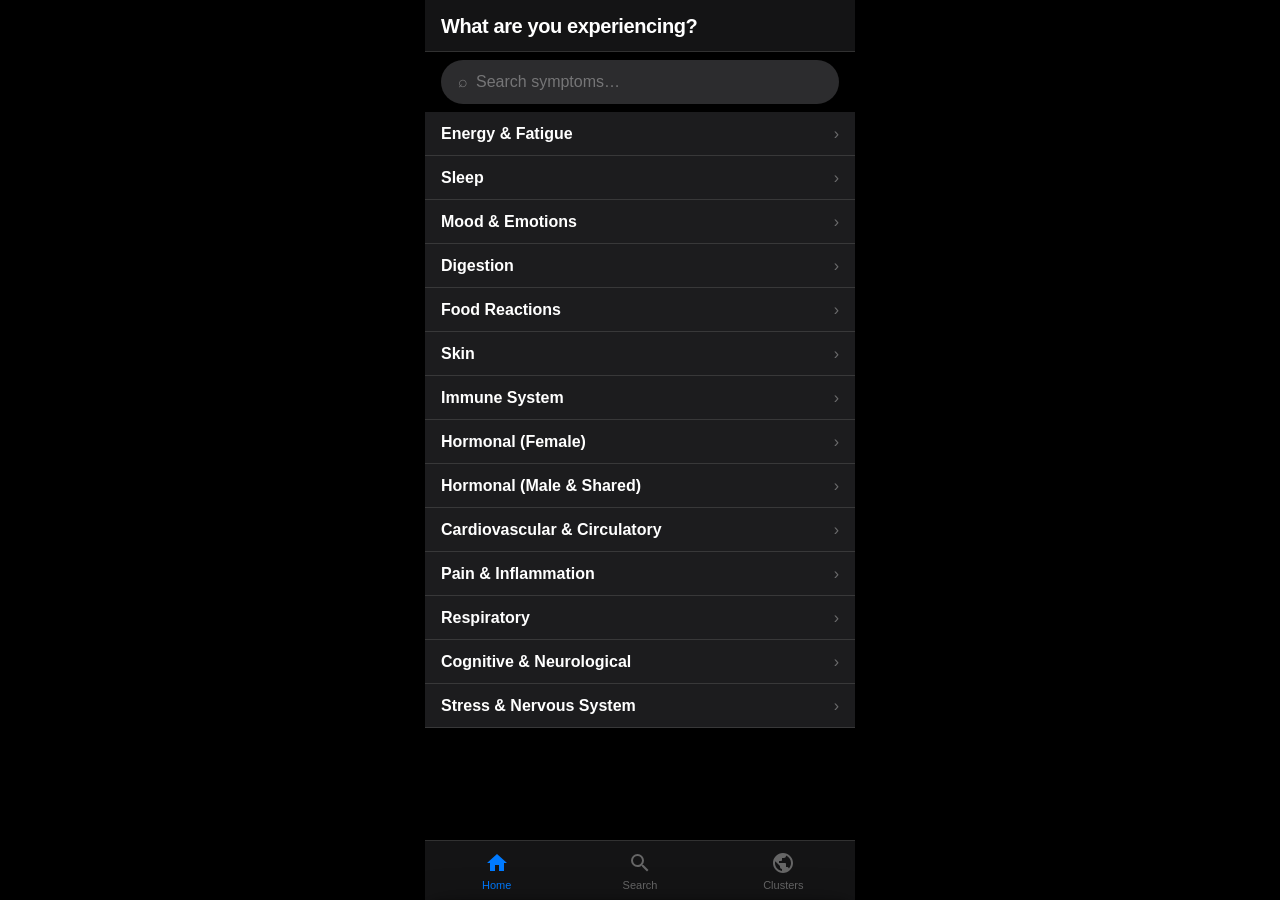
==== fdn-pwa/index.html @ 9cc4d776 "a" ====
<!DOCTYPE html>
<html lang="en">
<head>
  <meta charset="UTF-8">
  <meta name="viewport" content="width=device-width, initial-scale=1.0, viewport-fit=cover">
  <meta name="apple-mobile-web-app-capable" content="yes">
  <meta name="apple-mobile-web-app-status-bar-style" content="black-translucent">
  <meta name="apple-mobile-web-app-title" content="FDN Nav">
  <meta name="theme-color" content="#000000">
  <title>FDN Symptom Navigator</title>
  <link rel="manifest" href="./manifest.json">
  <style>
:root {
  /* Safe Areas */
  --safe-top:    env(safe-area-inset-top, 0px);
  --safe-right:  env(safe-area-inset-right, 0px);
  --safe-bottom: env(safe-area-inset-bottom, 0px);
  --safe-left:   env(safe-area-inset-left, 0px);

  /* Backgrounds - iOS UIColor dark mode equivalents */
  --bg-primary:   #000000;
  --bg-secondary: #1C1C1E;
  --bg-tertiary:  #2C2C2E;
  --bg-glass:     rgba(28, 28, 30, 0.72);

  /* Text */
  --text-primary:   rgba(255, 255, 255, 1.0);
  --text-secondary: rgba(255, 255, 255, 0.55);
  --text-tertiary:  rgba(255, 255, 255, 0.35);

  /* Separators */
  --separator:        rgba(255, 255, 255, 0.12);
  --separator-opaque: #3A3A3C;

  /* Accent */
  --accent:             #007AFF;
  --accent-destructive: #FF3B30;

  /* FDN Panel Colors - preserve exactly */
  --panel-mwp:   #e07c3a;
  --panel-mba:   #3abde0;
  --panel-shp:   #8b5cf6;
  --panel-gimap: #22c55e;
  --panel-cross: #94a3b8;

  /* FDN Cluster Colors - preserve exactly */
  --cluster-a: #ef4444;
  --cluster-b: #f97316;
  --cluster-c: #ec4899;
  --cluster-d: #06b6d4;
  --cluster-e: #fbbf24;

  /* Typography */
  --font-family: -apple-system, BlinkMacSystemFont, 'SF Pro Display', 'SF Pro Text', 'Helvetica Neue', Arial, sans-serif;
  --text-xs:   0.6875rem;
  --text-sm:   0.8125rem;
  --text-base: 1rem;
  --text-md:   1.0625rem;
  --text-lg:   1.25rem;
  --text-xl:   1.5rem;
  --text-2xl:  2rem;
  --weight-regular:  400;
  --weight-medium:   500;
  --weight-semibold: 600;
  --weight-bold:     700;
  --tracking-tight:  -0.02em;
  --tracking-normal:  0em;
  --tracking-wide:    0.03em;
  --tracking-caps:    0.06em;

  /* Spacing - 4px base grid */
  --space-1:  0.25rem;
  --space-2:  0.5rem;
  --space-3:  0.75rem;
  --space-4:  1rem;
  --space-5:  1.25rem;
  --space-6:  1.5rem;
  --space-8:  2rem;
  --space-10: 2.5rem;
  --space-12: 3rem;

  /* Border Radius */
  --radius-sm:   8px;
  --radius-md:   12px;
  --radius-lg:   16px;
  --radius-xl:   20px;
  --radius-full: 9999px;

  /* Shadows - dark-background-optimized */
  --shadow-0: none;
  --shadow-1: 0 1px 2px rgba(0,0,0,0.4), 0 0px 1px rgba(0,0,0,0.3);
  --shadow-2: 0 4px 12px rgba(0,0,0,0.5), 0 1px 3px rgba(0,0,0,0.4);
  --shadow-3: 0 16px 40px rgba(0,0,0,0.6), 0 4px 12px rgba(0,0,0,0.5), 0 1px 3px rgba(0,0,0,0.4);

  /* Motion */
  --ease-spring:   cubic-bezier(0.34, 1.56, 0.64, 1);
  --ease-snap:     cubic-bezier(0.25, 0.46, 0.45, 0.94);
  --ease-standard: cubic-bezier(0.4, 0, 0.2, 1);
  --duration-fast:   150ms;
  --duration-normal: 300ms;
  --duration-slow:   450ms;

  /* Layout */
  --touch-target:  44px;
  --max-width:    430px;
  --nav-height:   calc(60px + var(--safe-bottom));
  --header-height: calc(52px + var(--safe-top));
}
*, *::before, *::after {
  box-sizing: border-box;
  margin: 0;
  padding: 0;
  -webkit-font-smoothing: antialiased;
  -moz-osx-font-smoothing: grayscale;
}

html, body {
  height: 100%;
  overscroll-behavior: none;
  -webkit-overflow-scrolling: touch;
}

body {
  background-color: var(--bg-primary);
  color: var(--text-primary);
  font-family: var(--font-family);
  font-size: var(--text-base);
  font-weight: var(--weight-regular);
  line-height: 1.4;
  letter-spacing: var(--tracking-normal);
}

button {
  font-family: var(--font-family);
  font-size: var(--text-base);
  border: none;
  background: none;
  cursor: pointer;
  -webkit-tap-highlight-color: transparent;
  touch-action: manipulation;
}

input {
  font-family: var(--font-family);
}

svg {
  display: block;
  flex-shrink: 0;
}

p, h1, h2, h3, h4 {
  overflow-wrap: break-word;
}
#app {
  position: relative;
  width: 100%;
  max-width: var(--max-width);
  margin: 0 auto;
  min-height: 100dvh;
  background: var(--bg-primary);
  overflow: hidden;
}

#screen-container {
  position: relative;
  width: 100%;
  min-height: 100dvh;
  padding-bottom: var(--nav-height);
  overflow-y: auto;
  overscroll-behavior: contain;
  -webkit-overflow-scrolling: touch;
}

.screen {
  width: 100%;
  min-height: 100%;
  background: var(--bg-primary);
}

.section-list {
  list-style: none;
}

.section-header-row {
  display: flex;
  align-items: center;
  justify-content: space-between;
  padding: var(--space-2) var(--space-4);
  background: var(--bg-primary);
}

.section-header-label {
  font-size: var(--text-xs);
  font-weight: var(--weight-semibold);
  color: var(--text-secondary);
  text-transform: uppercase;
  letter-spacing: var(--tracking-caps);
}

.content-section {
  padding: var(--space-4);
  display: flex;
  flex-direction: column;
  gap: var(--space-3);
}

.pill-grid {
  display: flex;
  flex-wrap: wrap;
  gap: var(--space-2);
}

.empty-state {
  display: flex;
  flex-direction: column;
  align-items: center;
  justify-content: center;
  padding: var(--space-12) var(--space-6);
  text-align: center;
  color: var(--text-tertiary);
  font-size: var(--text-sm);
  gap: var(--space-3);
}

.detail-heading {
  font-size: var(--text-xl);
  font-weight: var(--weight-bold);
  color: var(--text-primary);
  letter-spacing: var(--tracking-tight);
  line-height: 1.2;
}

.detail-subheading {
  font-size: var(--text-base);
  font-weight: var(--weight-semibold);
  color: var(--text-secondary);
  margin-top: var(--space-4);
  margin-bottom: var(--space-2);
}

.mechanism-tree {
  font-family: var(--font-family);
  font-size: var(--text-sm);
  color: var(--text-secondary);
  line-height: 1.6;
  white-space: pre-line;
  background: var(--bg-tertiary);
  border-radius: var(--radius-md);
  padding: var(--space-4);
}

.interpretation-text {
  font-size: var(--text-base);
  color: var(--text-secondary);
  line-height: 1.6;
}
.top-header {
  position: sticky;
  top: 0;
  z-index: 90;
  height: var(--header-height);
  padding-top: var(--safe-top);
  background: var(--bg-glass);
  backdrop-filter: blur(20px) saturate(180%);
  -webkit-backdrop-filter: blur(20px) saturate(180%);
  border-bottom: 1px solid var(--separator);
}

.top-header-inner {
  height: 52px;
  display: flex;
  align-items: center;
  justify-content: space-between;
  padding: 0 var(--space-4);
}

.header-title {
  font-size: var(--text-lg);
  font-weight: var(--weight-semibold);
  color: var(--text-primary);
  letter-spacing: var(--tracking-tight);
}

.header-back-btn {
  display: flex;
  align-items: center;
  gap: var(--space-1);
  min-height: var(--touch-target);
  min-width: var(--touch-target);
  padding: 0 var(--space-2);
  color: var(--accent);
  font-size: var(--text-base);
  font-weight: var(--weight-regular);
  background: none;
  border: none;
  cursor: pointer;
  -webkit-tap-highlight-color: transparent;
  touch-action: manipulation;
}

.header-back-btn:active {
  opacity: 0.6;
}

.search-container {
  padding: var(--space-2) var(--space-4);
  background: var(--bg-primary);
}
.tab-bar {
  position: fixed;
  bottom: 0;
  left: 0;
  right: 0;
  max-width: var(--max-width);
  margin: 0 auto;
  height: var(--nav-height);
  padding-bottom: var(--safe-bottom);
  display: flex;
  align-items: stretch;
  background: var(--bg-glass);
  backdrop-filter: blur(20px) saturate(180%);
  -webkit-backdrop-filter: blur(20px) saturate(180%);
  border-top: 1px solid var(--separator);
  z-index: 100;
}

.tab-item {
  flex: 1;
  display: flex;
  flex-direction: column;
  align-items: center;
  justify-content: center;
  gap: var(--space-1);
  min-height: var(--touch-target);
  min-width: var(--touch-target);
  border: none;
  background: transparent;
  cursor: pointer;
  color: var(--text-tertiary);
  font-family: var(--font-family);
  font-size: var(--text-xs);
  font-weight: var(--weight-medium);
  transition: color var(--duration-fast) var(--ease-standard);
  -webkit-tap-highlight-color: transparent;
  touch-action: manipulation;
}

.tab-item[aria-selected="true"] {
  color: var(--accent);
}

.tab-item:active {
  opacity: 0.7;
}
.list-row {
  display: flex;
  align-items: center;
  justify-content: space-between;
  min-height: var(--touch-target);
  min-width: var(--touch-target);
  padding: var(--space-3) var(--space-4);
  background: var(--bg-secondary);
  border-bottom: 1px solid var(--separator);
  cursor: pointer;
  -webkit-tap-highlight-color: transparent;
  touch-action: manipulation;
  transition: background var(--duration-fast) var(--ease-standard),
              transform var(--duration-fast) var(--ease-standard);
}

.list-row:active {
  transform: scale(0.98);
  background: var(--bg-tertiary);
}

.list-row-label {
  font-size: var(--text-base);
  color: var(--text-primary);
  flex: 1;
}

.list-row-chevron {
  color: var(--text-tertiary);
  flex-shrink: 0;
}

.accordion-header {
  display: flex;
  align-items: center;
  justify-content: space-between;
  min-height: var(--touch-target);
  min-width: var(--touch-target);
  width: 100%;
  padding: var(--space-3) var(--space-4);
  background: var(--bg-secondary);
  border: none;
  border-bottom: 1px solid var(--separator);
  cursor: pointer;
  -webkit-tap-highlight-color: transparent;
  touch-action: manipulation;
}

.accordion-header:active {
  background: var(--bg-tertiary);
}

.accordion-title {
  font-size: var(--text-base);
  font-weight: var(--weight-semibold);
  color: var(--text-primary);
}

.accordion-right {
  display: flex;
  align-items: center;
  gap: var(--space-2);
}

.accordion-chevron {
  transition: transform var(--duration-normal) var(--ease-snap);
  display: inline-block;
  color: var(--text-tertiary);
}

.accordion-header[aria-expanded="true"] .accordion-chevron {
  transform: rotate(90deg);
}

.accordion-badge {
  display: inline-flex;
  align-items: center;
  justify-content: center;
  min-width: 20px;
  height: 20px;
  padding: 0 6px;
  border-radius: var(--radius-full);
  background: var(--accent);
  color: #fff;
  font-size: var(--text-xs);
  font-weight: var(--weight-semibold);
}

.accordion-body {
  display: none;
}

.accordion-body.is-open {
  display: block;
}

.result-group-heading {
  font-size: var(--text-xs);
  font-weight: var(--weight-semibold);
  color: var(--text-tertiary);
  text-transform: uppercase;
  letter-spacing: var(--tracking-caps);
  padding: var(--space-3) var(--space-4) var(--space-1);
}
.var-pill {
  display: inline-flex;
  align-items: center;
  justify-content: center;
  min-height: 28px;
  min-width: var(--touch-target);
  padding: var(--space-1) var(--space-3);
  border-radius: var(--radius-full);
  background: var(--panel-color, var(--panel-cross));
  color: #000000;
  font-family: var(--font-family);
  font-size: var(--text-sm);
  font-weight: var(--weight-semibold);
  white-space: nowrap;
  cursor: pointer;
  -webkit-tap-highlight-color: transparent;
  touch-action: manipulation;
  transition: opacity var(--duration-fast), transform var(--duration-fast) var(--ease-spring);
  border: 2px solid transparent;
}

.var-pill:active {
  opacity: 0.75;
  transform: scale(0.96);
}

.var-pill--cross {
  background: transparent;
  border: 2px dashed var(--panel-color, var(--panel-cross));
  color: var(--panel-color, var(--panel-cross));
}

.cluster-tag {
  display: inline-flex;
  align-items: center;
  justify-content: center;
  min-height: 28px;
  min-width: var(--touch-target);
  padding: var(--space-1) var(--space-3);
  border-radius: var(--radius-sm);
  background: var(--cluster-color, var(--cluster-a));
  color: #000000;
  font-family: var(--font-family);
  font-size: var(--text-sm);
  font-weight: var(--weight-semibold);
  white-space: nowrap;
  cursor: pointer;
  -webkit-tap-highlight-color: transparent;
  touch-action: manipulation;
  transition: opacity var(--duration-fast);
}

.cluster-tag:active {
  opacity: 0.75;
}

.panel-badge {
  display: inline-flex;
  align-items: center;
  gap: var(--space-2);
  padding: var(--space-1) var(--space-3);
  border-radius: var(--radius-full);
  background: var(--panel-color, var(--panel-cross));
  color: #000000;
  font-size: var(--text-sm);
  font-weight: var(--weight-semibold);
}

.cross-panel-badge {
  display: inline-flex;
  align-items: center;
  padding: var(--space-1) var(--space-3);
  border-radius: var(--radius-full);
  border: 2px dashed var(--panel-cross);
  color: var(--panel-cross);
  font-size: var(--text-xs);
  font-weight: var(--weight-semibold);
  letter-spacing: var(--tracking-caps);
  text-transform: uppercase;
}
.bottom-sheet-overlay {
  position: fixed;
  inset: 0;
  background: rgba(0, 0, 0, 0.6);
  z-index: 200;
  opacity: 0;
  pointer-events: none;
  transition: opacity var(--duration-normal) var(--ease-standard);
}

.bottom-sheet-overlay.is-open {
  opacity: 1;
  pointer-events: auto;
}

.bottom-sheet {
  position: fixed;
  inset: 0;
  top: auto;
  max-height: 92dvh;
  z-index: 201;
  background: var(--bg-secondary);
  border-radius: var(--radius-lg) var(--radius-lg) 0 0;
  box-shadow: var(--shadow-3);
  display: flex;
  flex-direction: column;
  overflow-y: auto;
  overscroll-behavior: contain;
  -webkit-overflow-scrolling: touch;
  padding-bottom: var(--safe-bottom);
  transform: translateY(100%);
  transition: transform var(--duration-slow) var(--ease-spring);
  max-width: var(--max-width);
  margin: 0 auto;
  left: 0;
  right: 0;
}

.bottom-sheet.is-open {
  transform: translateY(0);
}

.sheet-drag-indicator {
  width: 36px;
  height: 5px;
  background: var(--separator-opaque);
  border-radius: var(--radius-full);
  margin: var(--space-2) auto var(--space-1);
  flex-shrink: 0;
}

.sheet-content {
  flex: 1;
  padding: var(--space-4);
  display: flex;
  flex-direction: column;
  gap: var(--space-4);
  overflow-y: auto;
  overscroll-behavior: contain;
  -webkit-overflow-scrolling: touch;
}

.sheet-header {
  display: flex;
  align-items: center;
  gap: var(--space-3);
  padding-bottom: var(--space-2);
  border-bottom: 1px solid var(--separator);
}
.alert-banner {
  width: 100%;
  padding: var(--space-4);
  border-radius: var(--radius-md);
  display: flex;
  align-items: flex-start;
  gap: var(--space-3);
}

.alert-banner--destructive {
  background: rgba(255, 59, 48, 0.15);
  border: 1px solid #FF3B30;
  color: #FF3B30;
}

.alert-banner--warning {
  background: rgba(255, 204, 0, 0.12);
  border: 1px solid #FFCC00;
  color: #FFCC00;
}

.alert-icon {
  font-size: var(--text-lg);
  flex-shrink: 0;
  line-height: 1;
}

.alert-body {
  flex: 1;
}

.alert-title {
  font-weight: var(--weight-semibold);
  font-size: var(--text-base);
  line-height: 1.3;
}

.alert-description {
  font-size: var(--text-sm);
  margin-top: var(--space-1);
  opacity: 0.85;
  line-height: 1.5;
}

.search-bar {
  display: flex;
  align-items: center;
  gap: var(--space-2);
  background: var(--bg-tertiary);
  border-radius: var(--radius-full);
  min-height: var(--touch-target);
  padding: var(--space-2) var(--space-4);
  border: 1px solid transparent;
  transition: border-color var(--duration-fast);
}

.search-bar:focus-within {
  border-color: var(--separator-opaque);
}

.search-icon {
  color: var(--text-tertiary);
  flex-shrink: 0;
}

.search-input {
  flex: 1;
  background: transparent;
  border: none;
  outline: none;
  color: var(--text-primary);
  font-family: var(--font-family);
  font-size: var(--text-base);
  -webkit-appearance: none;
  appearance: none;
}

.search-input::placeholder {
  color: var(--text-tertiary);
}

.search-clear {
  display: none;
  background: none;
  border: none;
  color: var(--text-tertiary);
  cursor: pointer;
  padding: var(--space-1);
  border-radius: var(--radius-full);
  min-height: var(--touch-target);
  min-width: var(--touch-target);
  align-items: center;
  justify-content: center;
  -webkit-tap-highlight-color: transparent;
}

.search-clear.is-visible {
  display: flex;
}
@keyframes fade-in {
  from { opacity: 0; transform: translateY(8px); }
  to   { opacity: 1; transform: translateY(0); }
}

@keyframes scale-in {
  from { opacity: 0; transform: scale(0.95); }
  to   { opacity: 1; transform: scale(1); }
}

.animate-fade-in {
  animation: fade-in var(--duration-normal) var(--ease-snap) forwards;
}

.animate-scale-in {
  animation: scale-in var(--duration-fast) var(--ease-spring) forwards;
}

.screen-enter {
  animation: fade-in var(--duration-normal) var(--ease-snap) forwards;
}

.priority-block {
  padding: var(--space-4);
  border-radius: var(--radius-md);
  background: rgba(239, 68, 68, 0.12);
  border: 1px solid var(--cluster-a);
  color: var(--cluster-a);
  font-size: var(--text-sm);
  font-weight: var(--weight-medium);
  line-height: 1.5;
}

.referral-block {
  padding: var(--space-4);
  border-radius: var(--radius-md);
  background: rgba(251, 191, 36, 0.12);
  border: 1px solid var(--cluster-e);
  color: var(--cluster-e);
  font-size: var(--text-sm);
  font-weight: var(--weight-medium);
  line-height: 1.5;
}

.divider {
  height: 1px;
  background: var(--separator);
  margin: 0 var(--space-4);
}

.spacer-sm { height: var(--space-2); }
.spacer-md { height: var(--space-4); }
.spacer-lg { height: var(--space-8); }

.text-accent { color: var(--accent); }
.text-destructive { color: var(--accent-destructive); }
.text-secondary { color: var(--text-secondary); }
.text-tertiary { color: var(--text-tertiary); }
.font-semibold { font-weight: var(--weight-semibold); }
.font-bold { font-weight: var(--weight-bold); }
.text-sm { font-size: var(--text-sm); }
.text-xs { font-size: var(--text-xs); }

@media (prefers-reduced-motion: reduce) {
  *, *::before, *::after {
    animation-duration: 0.01ms !important;
    animation-iteration-count: 1 !important;
    transition-duration: 0.01ms !important;
  }
}
  </style>
</head>
<body>
  <div id="app">
    <div id="screen-container"></div>
    <nav class="tab-bar" role="tablist" aria-label="Main navigation">
      <button class="tab-item" role="tab" aria-selected="true" data-action="navigate-tab" data-tab="home">
        <svg width="24" height="24" viewBox="0 0 24 24" fill="currentColor" aria-hidden="true"><path d="M10 20v-6h4v6h5v-8h3L12 3 2 12h3v8z"/></svg>
        <span>Home</span>
      </button>
      <button class="tab-item" role="tab" aria-selected="false" data-action="navigate-tab" data-tab="search">
        <svg width="24" height="24" viewBox="0 0 24 24" fill="currentColor" aria-hidden="true"><path d="M15.5 14h-.79l-.28-.27A6.471 6.471 0 0 0 16 9.5 6.5 6.5 0 1 0 9.5 16c1.61 0 3.09-.59 4.23-1.57l.27.28v.79l5 4.99L20.49 19l-4.99-5zm-6 0C7.01 14 5 11.99 5 9.5S7.01 5 9.5 5 14 7.01 14 9.5 11.99 14 9.5 14z"/></svg>
        <span>Search</span>
      </button>
      <button class="tab-item" role="tab" aria-selected="false" data-action="navigate-tab" data-tab="clusters">
        <svg width="24" height="24" viewBox="0 0 24 24" fill="currentColor" aria-hidden="true"><path d="M12 2C6.48 2 2 6.48 2 12s4.48 10 10 10 10-4.48 10-10S17.52 2 12 2zm-1 17.93c-3.95-.49-7-3.85-7-7.93 0-.62.08-1.21.21-1.79L9 15v1c0 1.1.9 2 2 2v1.93zm6.9-2.54c-.26-.81-1-1.39-1.9-1.39h-1v-3c0-.55-.45-1-1-1H8v-2h2c.55 0 1-.45 1-1V7h2c1.1 0 2-.9 2-2v-.41c2.93 1.19 5 4.06 5 7.41 0 2.08-.8 3.97-2.1 5.39z"/></svg>
        <span>Clusters</span>
      </button>
    </nav>
    <div id="bottom-sheet-overlay" class="bottom-sheet-overlay" data-action="close-sheet" aria-hidden="true"></div>
    <div id="bottom-sheet" class="bottom-sheet" role="dialog" aria-modal="true" aria-label="Detail view" aria-hidden="true">
      <div class="sheet-drag-indicator" aria-hidden="true"></div>
      <div id="sheet-content" class="sheet-content"></div>
    </div>
  </div>
  <script>
const DATA = {
  symptoms: {
    'always-tired': {
      label: 'Always tired',
      category: 'Energy & Fatigue',
      variables: ['cortisol-diurnal', 'dhea', 'hpa-axis', 'sigas-shp', 'indican', 'ohdg', 'hepatic-detox'],
      clusters: ['A', 'B'],
      interpretation: 'Persistent fatigue without a clear cause reflects convergence of HPA dysregulation depleting cortisol reserve, GI-driven amino acid theft reducing neurotransmitter production, and accumulated oxidative damage impairing mitochondrial ATP output. This is the signature multi-system presentation in functional exhaustion. The practitioner should map which driver is upstream by examining cortisol diurnal pattern shape alongside Indican and 8-OHdG values together.',
      mechanismTree: 'HPA Dysregulation (Cortisol Diurnal Pattern flat or inverted)\n└─ Pregnenolone Steal → DHEA depletion\n   └─ Anabolic collapse → exercise intolerance, motivational fatigue\nGI Dysbiosis (Indican elevation)\n└─ Tryptophan theft by bacteria → serotonin/melatonin deficit\n   └─ Neurotransmitter depletion → non-restorative sleep, mood-fatigue loop\nOxidative Burden (8-OHdG)\n└─ Mitochondrial DNA damage\n   └─ Reduced ATP synthesis → cellular energy deficit'
    },
    'afternoon-energy-crash': {
      label: 'Afternoon energy crash',
      category: 'Energy & Fatigue',
      variables: ['cortisol-diurnal', 'indican'],
      clusters: ['B'],
      interpretation: 'A reproducible post-lunch energy collapse is a hallmark of cortisol diurnal dysfunction — specifically a premature afternoon cortisol drop rather than the physiologically sustained curve. Blood glucose instability (not directly measured in the 5-panel system) compounds this when GI dysbiosis impairs bile acid function and carbohydrate metabolism. The Indican value provides context: elevated Indican suggests SIBO-driven hypomotility and impaired nutrient absorption that worsens glucose regulation.',
      mechanismTree: 'Cortisol Diurnal Pattern (premature afternoon drop)\n└─ Loss of cortisol-driven glucose counter-regulation\n   └─ Blood glucose crash → fatigue, carbohydrate craving\nGI Dysbiosis (Indican)\n└─ Bile acid disruption (see Urinary Bile Acids)\n   └─ Fat and carbohydrate malabsorption → worsened glucose instability'
    },
    'cant-get-out-of-bed': {
      label: "Can't get out of bed in the morning",
      category: 'Energy & Fatigue',
      variables: ['cortisol-diurnal', 'dhea', 'melatonin'],
      clusters: ['B'],
      interpretation: 'Difficulty mobilizing in the morning reflects a blunted cortisol awakening response — the normal cortisol spike that occurs within 30 minutes of waking is absent or severely reduced in HPA exhaustion phases 3 and 4. Low DHEA compounds this by removing the anabolic counterbalance. Melatonin dysregulation is the third vector: elevated nocturnal melatonin extending past wake time, often seen when GI dysbiosis drives ectopic melatonin production.',
      mechanismTree: 'HPA Axis (Cortisol Awakening Response blunted)\n└─ Loss of morning cortisol surge\n   └─ Inability to mobilize glucose and energy for morning activity\nDHEA depletion\n└─ Catabolic dominance overnight\n   └─ Morning stiffness, motivational paralysis\nMelatonin dysregulation\n└─ Circadian rhythm phase delay\n   └─ Melatonin not cleared by wake time → grogginess'
    },
    'wired-but-tired': {
      label: 'Wired but tired',
      category: 'Energy & Fatigue',
      variables: ['cortisol-diurnal', 'hpa-axis', 'melatonin'],
      clusters: ['B'],
      interpretation: 'The paradox of feeling simultaneously exhausted and mentally activated is a classic HPA Phase 2 (Resistance) or early Phase 3 (Exhaustion) signature. Cortisol is dysregulated — often elevated in the evening when it should be falling — while the body is physically depleted. This evening cortisol elevation directly suppresses melatonin production, preventing the neurological wind-down needed for restorative sleep. The practitioner should look for a cortisol pattern with late-day elevation despite morning blunting.',
      mechanismTree: 'HPA Phase 2\u20133 Dysregulation\n└─ Evening cortisol elevation (inverted diurnal pattern)\n   └─ Sympathetic nervous system activation → mental alertness\nMelatonin suppression (by elevated evening cortisol)\n└─ Failure of circadian wind-down\n   └─ Physical exhaustion + neurological hyperarousal simultaneously'
    },
    'exercise-makes-worse': {
      label: 'Exercise makes me worse',
      category: 'Energy & Fatigue',
      variables: ['ohdg', 'oxidative-stress', 'dhea', 'cortisol-diurnal'],
      clusters: ['A', 'B'],
      interpretation: 'Post-exertional malaise — where exercise reliably worsens rather than improves wellbeing — indicates the oxidative stress burden is already exceeding the body\'s antioxidant and repair capacity. Exercise generates reactive oxygen species; when the baseline 8-OHdG is elevated, this additional oxidative load causes net tissue damage rather than adaptation. DHEA depletion removes the primary anabolic hormone needed for post-exercise repair and muscle protein synthesis.',
      mechanismTree: 'Oxidative Stress Cascade (8-OHdG elevated)\n└─ Exercise generates additional ROS beyond repair capacity\n   └─ Net mitochondrial and DNA damage → post-exertional fatigue\nDHEA depletion\n└─ Loss of anabolic signaling\n   └─ Failure to mount protein synthesis response post-exercise\nCortisol dysregulation\n└─ Exercise-triggered cortisol spike in depleted system\n   └─ Catabolic dominance → muscle breakdown, not rebuilding'
    },
    'no-motivation-or-drive': {
      label: 'No motivation or drive',
      category: 'Energy & Fatigue',
      variables: ['dhea', 'testosterone', 'hpa-axis', 'indican'],
      clusters: ['A', 'B'],
      interpretation: 'Loss of motivation and drive at a neurochemical level reflects depletion of both the anabolic hormones (DHEA, testosterone) and the neurotransmitter precursors required for dopamine and serotonin synthesis. Indican elevation signals bacterial tryptophan theft — tryptophan is the precursor to serotonin AND the kynurenine pathway, so its depletion simultaneously reduces serotonin and increases neuroinflammatory metabolites. HPA axis dysregulation compounds this by sustaining a cortisol-dominant catabolic state.',
      mechanismTree: 'Indican (SIBO/dysbiosis)\n└─ Bacterial tryptophan catabolism → serotonin precursor depletion\n   └─ Dopamine pathway cross-depletion → motivational anhedonia\nDHEA + Testosterone depletion (via Pregnenolone Steal)\n└─ Loss of anabolic drive signaling\n   └─ Physical and motivational inertia\nHPA Dysregulation\n└─ Sustained cortisol elevation → cortisolergic dominance\n   └─ Reward circuit suppression → apathy'
    },
    'cant-fall-asleep': {
      label: "Can't fall asleep",
      category: 'Sleep',
      variables: ['melatonin', 'cortisol-diurnal', 'hpa-axis', 'histamine-mba'],
      clusters: ['B', 'D'],
      interpretation: 'Sleep onset insomnia is driven by two independent physiological vectors that frequently co-occur: HPA-driven evening cortisol elevation suppressing melatonin production, and histamine-mediated CNS arousal. Histamine is a potent wakefulness neurotransmitter; elevated systemic histamine (from mucosal barrier breakdown) activates H1 receptors in the hypothalamus, maintaining the arousal state. The practitioner should examine both the cortisol diurnal pattern shape and histamine/DAO levels to determine primary driver.',
      mechanismTree: 'HPA Dysregulation (evening cortisol not falling)\n└─ Cortisol directly suppresses pineal melatonin secretion\n   └─ Absence of sleep-onset melatonin surge → can\'t cross into sleep\nHistamine load (Histamine-MBA elevated)\n└─ H1 receptor activation in tuberomammillary nucleus\n   └─ Sustained histaminergic arousal → racing mind at night\nCombined effect\n└─ Cortisol + histamine synergistically maintain wakefulness'
    },
    'wake-up-1-3am': {
      label: 'Wake up between 1\u20133am',
      category: 'Sleep',
      variables: ['cortisol-diurnal', 'hepatic-detox'],
      clusters: ['A', 'B'],
      interpretation: 'Waking reliably between 1 and 3am is the traditional TCM liver window — and biochemically corresponds to two mechanisms: cortisol-mediated counter-regulatory surges in response to nocturnal blood glucose drops, and hepatic detoxification surges that generate metabolite-driven arousal signals. When Hepatic Detox Impairment is present, Phase I intermediates accumulate in the small hours and trigger sympathetic activation. Blood glucose dysregulation (not directly measured but inferred from Cortisol Diurnal Pattern and Indican) is the third vector.',
      mechanismTree: 'Cortisol Diurnal Pattern (reactive nocturnal surge)\n└─ Blood glucose drops overnight\n   └─ Cortisol counter-regulatory spike at 1\u20133am → waking\nHepatic Detoxification Impairment\n└─ Phase I metabolite accumulation peaks during liver\'s peak processing window\n   └─ Reactive oxygen species + sympathetic activation → arousal\nGI Dysbiosis (Indican, implied)\n└─ Impaired bile acid conjugation → fat malabsorption → unstable overnight glucose'
    },
    'never-feel-rested': {
      label: 'Never feel rested',
      category: 'Sleep',
      variables: ['melatonin', 'cortisol-diurnal', 'ohdg', 'histamine-mba'],
      clusters: ['B', 'D'],
      interpretation: 'Non-restorative sleep — sleeping adequate hours but waking unrefreshed — reflects the failure of deep NREM and REM architecture rather than simple sleep duration. Melatonin dysregulation impairs the circadian signal that gates REM sleep timing. Elevated 8-OHdG indicates ongoing mitochondrial oxidative damage that impairs the cellular repair processes that are supposed to occur during sleep. Histamine elevation fragmented sleep architecture by triggering micro-arousals throughout the night.',
      mechanismTree: 'Melatonin dysregulation\n└─ Impaired REM sleep gating\n   └─ Reduced slow-wave and REM sleep stages → no cellular restoration\n8-OHdG (Oxidative DNA damage)\n└─ Mitochondrial repair machinery overwhelmed during sleep\n   └─ Waking with accumulated oxidative deficit\nHistamine load\n└─ H1-mediated micro-arousals throughout sleep architecture\n   └─ Sleep fragmentation → no sustained deep sleep'
    },
    'vivid-dreams-nightmares': {
      label: 'Vivid dreams or nightmares',
      category: 'Sleep',
      variables: ['hpa-axis', 'cortisol-diurnal'],
      clusters: ['B'],
      interpretation: 'Vivid dreams and nightmares are a functional marker of HPA activation during sleep — specifically, cortisol surges during REM sleep increase dream intensity and emotional content. This reflects HPA Phase 2 (Resistance) hyperactivation where the stress axis continues firing during sleep phases when it should be suppressed. The practitioner should examine whether cortisol elevations occur at the 11pm and/or 3am data points on the diurnal panel.',
      mechanismTree: 'HPA Dysregulation (cortisol intrusion into REM)\n└─ Cortisol elevation during REM windows (11pm\u20133am)\n   └─ Amygdala hyperactivation → emotionally intense dream content\nCortisol Diurnal Pattern (night-time elevation)\n└─ Loss of normal nocturnal cortisol nadir\n   └─ Sustained sympathetic tone during REM sleep → nightmare threshold lowered'
    },
    'need-10-hours-still-tired': {
      label: 'Need 10+ hours and still tired',
      category: 'Sleep',
      variables: ['hpa-axis', 'dhea', 'sigas-shp'],
      clusters: ['B'],
      interpretation: 'Requiring 10 or more hours of sleep without feeling restored is a hallmark of HPA Axis Phase 3 (Exhaustion) and Phase 4 (Collapse). The HPA system has lost the ability to mount an adequate cortisol awakening response; the body remains in a low-cortisol, high-sleep-pressure state for extended periods. Low sIgA-SHP confirms immune suppression secondary to chronic cortisol dysregulation. DHEA depletion removes the primary anabolic hormone needed to restore energy between sleep cycles.',
      mechanismTree: 'HPA Exhaustion/Collapse Phase (Phase 3\u20134)\n└─ Cortisol Awakening Response absent or severely blunted\n   └─ Body remains in sleep-pressure state past physiological wake time\nDHEA depletion\n└─ No anabolic counterbalance to catabolic overnight state\n   └─ Cellular energy cannot be replenished even with extended sleep\nsIgA-SHP (low \u2014 immune collapse)\n└─ Chronic HPA suppression of mucosal immunity\n   └─ Persistent low-grade immune activation → fatigue amplification'
    },
    'anxiety': {
      label: 'Anxiety',
      category: 'Mood & Emotions',
      variables: ['histamine-mba', 'dao', 'hpa-axis', 'indican', 'zonulin', 'cortisol-diurnal'],
      clusters: ['A', 'B', 'D'],
      interpretation: 'Anxiety has multiple independent FDN drivers that must be differentiated. Histamine-mediated anxiety is vasoactive and acute: Histamine-MBA elevated with low DAO indicates impaired degradation, causing CNS arousal via hypothalamic H1 activation. Indican-driven anxiety is neurochemical: bacterial tryptophan theft depletes serotonin precursors while generating kynurenine-pathway neuroinflammatory metabolites. Zonulin-mediated anxiety is systemic: tight junction disassembly allows LPS translocation, driving low-grade neuroinflammation that presents as generalized anxiety. The practitioner must identify which mechanism is primary before selecting interventions.',
      mechanismTree: 'Histamine load (Histamine-MBA + low DAO)\n└─ H1 receptor activation: CNS arousal, vasodilation\n   └─ Acute anxiety, racing heart, flushing\nIndican (tryptophan theft)\n└─ Serotonin precursor depletion\n   └─ Kynurenine pathway activation → quinolinic acid (excitotoxin)\n      └─ NMDA receptor hyperactivation → anxiety/agitation\nZonulin (leaky gut)\n└─ LPS translocation → TLR4 activation in microglia\n   └─ Neuroinflammation → generalized anxiety, fear amplification'
    },
    'depression': {
      label: 'Depression',
      category: 'Mood & Emotions',
      variables: ['indican', 'hpa-axis', 'dhea', 'testosterone', 'ohdg', 'oxidative-stress'],
      clusters: ['A', 'B'],
      interpretation: 'Functional depression in the FDN model is primarily a biochemical deficit state rather than a psychosocial condition, though both can co-occur. Indican elevation points to tryptophan theft as the primary serotonin depletion mechanism. HPA exhaustion depletes the anabolic hormones (DHEA, testosterone) that maintain motivational energy and neuroplasticity. Systemic oxidative stress (8-OHdG) damages neuronal mitochondria, reducing the energy availability for synaptic signaling. These three pathways can independently produce depression-like presentations and must all be assessed.',
      mechanismTree: 'Indican (dysbiosis)\n└─ Bacterial tryptophan catabolism → serotonin precursor deficit\n   └─ Serotonin + dopamine precursor cross-depletion\n      └─ Anhedonia, loss of reward signaling\nHPA Exhaustion (DHEA + Testosterone low)\n└─ Catabolic dominance → neuroplasticity impairment\n   └─ Reduced BDNF expression → hippocampal atrophy pattern\n8-OHdG + Oxidative Stress\n└─ Neuronal mitochondrial damage\n   └─ ATP deficit in prefrontal cortex → executive function loss, flat affect'
    },
    'irritability-short-fuse': {
      label: 'Irritability / short fuse',
      category: 'Mood & Emotions',
      variables: ['histamine-mba', 'cortisol-diurnal', 'hpa-axis'],
      clusters: ['B', 'D'],
      interpretation: 'Irritability and low frustration tolerance are most commonly driven by three intersecting mechanisms in the FDN model. Histamine is directly neuroexcitatory — elevated systemic histamine lowers the threshold for emotional reactivity via hypothalamic and limbic histamine receptors. Cortisol dysregulation (particularly an erratic or inverted diurnal pattern) produces blood glucose instability that directly causes neuroglycopenic irritability. HPA hyperactivation maintains a chronic sympathetic baseline that compresses the stress buffer — minor stressors produce outsized reactions.',
      mechanismTree: 'Histamine-MBA (elevated)\n└─ Limbic H1 activation → emotional excitability threshold lowered\n   └─ Rapid-onset irritability, noise/light sensitivity\nCortisol Diurnal (erratic pattern)\n└─ Blood glucose dysregulation\n   └─ Neuroglycopenic episodes → "hanger" irritability\nHPA Hyperactivation\n└─ Sustained sympathetic tone → compressed stress buffer\n   └─ Exaggerated threat response to minor stressors'
    },
    'emotional-numbness': {
      label: 'Emotional numbness',
      category: 'Mood & Emotions',
      variables: ['hpa-axis', 'dhea', 'cortisol-diurnal'],
      clusters: ['B'],
      interpretation: 'Emotional numbness or blunting is the hallmark presentation of HPA Phase 3\u20134 (Exhaustion and Collapse). When the HPA axis has been chronically overactivated and the system enters collapse, the characteristic flat cortisol pattern removes the hormonal substrate for emotional responsivity. DHEA depletion eliminates the neuro-protective and mood-modulating effects of this neurosteroid. The practitioner should look for a nearly flat cortisol diurnal pattern — all four data points clustered at or below low-normal range.',
      mechanismTree: 'HPA Collapse Phase (Phase 3\u20134)\n└─ Cortisol pattern flatlined — no diurnal variation\n   └─ Absence of cortisol-driven emotional responsivity substrate\nDHEA depletion\n└─ Loss of neurosteroid DHEA-S (neuroprotective, mood-modulating)\n   └─ Emotional blunting, dissociation from affect\nCombined effect\n└─ Hormonal emotional substrate depleted across all axes\n   └─ Flatted affect, inability to feel positive or negative emotions'
    },
    'overwhelm-cant-cope': {
      label: "Overwhelm / can't cope with stress",
      category: 'Mood & Emotions',
      variables: ['hpa-axis', 'sigas-shp', 'pregnenolone-steal'],
      clusters: ['B'],
      interpretation: 'The inability to handle stress that was previously manageable is the clinical definition of HPA Phase 2\u20133 transition. The cortisol:DHEA ratio (assessed from the diurnal panel and DHEA value) reveals whether the system is still mounting a cortisol response but at the cost of depleting anabolic reserves via Pregnenolone Steal. Low sIgA-SHP confirms that HPA suppression of mucosal immunity has already occurred — the immune system is a downstream victim of the same cortisol dysregulation that is overwhelming the psychological stress-coping system.',
      mechanismTree: 'HPA Dysregulation (Cortisol:DHEA ratio imbalanced)\n└─ Cortisol reserve insufficient to buffer new stressors\n   └─ Disproportionate stress response to minor demands\nPregnenolone Steal (active)\n└─ Anabolic hormones sacrificed for cortisol synthesis\n   └─ Emotional resilience substrates (DHEA, progesterone) depleted\nsIgA-SHP (low)\n└─ HPA → immune suppression loop\n   └─ Physical illness adds to total allostatic load → overwhelm amplified'
    },
    'mood-swings': {
      label: 'Mood swings',
      category: 'Mood & Emotions',
      variables: ['estradiol', 'progesterone', 'cortisol-diurnal', 'histamine-mba'],
      clusters: ['B', 'C', 'D'],
      interpretation: 'Mood swings spanning the full emotional range — from euphoria to irritability to tearfulness — indicate hormonal instability across multiple axes simultaneously. Estradiol:Progesterone imbalance (Cluster C — estrogen recycling via Beta-glucuronidase) produces the hormonal volatility. Blood glucose dysregulation from HPA-driven cortisol diurnal dysfunction adds a metabolic volatility layer. Histamine load amplifies emotional reactivity by lowering the limbic response threshold. The practitioner must assess all three panels (SHP, MBA, GI-MAP) to identify the primary amplification mechanism.',
      mechanismTree: 'Estradiol:Progesterone imbalance (Cluster C)\n└─ Beta-glucuronidase → re-circulating estrogen metabolites\n   └─ Estrogen dominance with progesterone insufficiency → emotional volatility\nCortisol Diurnal (erratic)\n└─ Blood glucose instability → metabolic mood fluctuation\n   └─ High and low glucose states create emotional polarity\nHistamine-MBA (elevated)\n└─ Vasoactive + neuroexcitatory histamine peaks\n   └─ Emotional reactivity spikes at histamine load peaks'
    },
    'brain-fog': {
      label: 'Brain fog',
      category: 'Mood & Emotions',
      variables: ['zonulin', 'indican', 'ohdg', 'hepatic-detox', 'histamine-mba', 'dao'],
      clusters: ['A', 'B', 'D'],
      interpretation: 'Brain fog is the most multi-mechanistic symptom in the FDN model and reliably indicates cross-panel dysfunction. Zonulin-mediated LPS translocation triggers microglial activation and neuroinflammation — the most direct mechanism. Indican-driven amino acid depletion removes precursors for acetylcholine and dopamine, impairing cognitive processing speed. Hepatic Detox Impairment allows recirculation of neurotoxic Phase I intermediates. Histamine directly impairs hippocampal and prefrontal cognitive networks. When all four drivers are active, the practitioner should prioritize GI barrier restoration as the upstream intervention.',
      mechanismTree: 'Zonulin (leaky gut)\n└─ LPS translocation → microglial TLR4 activation\n   └─ Neuroinflammation → cognitive processing impairment\nIndican (amino acid theft)\n└─ Acetylcholine precursor (choline, serine) depletion\n   └─ Cholinergic transmission deficit → memory and attention impairment\nHepatic Detox Impairment\n└─ Phase I intermediate accumulation → neurotoxin recirculation\n   └─ Toxic encephalopathy pattern\nHistamine-MBA (elevated)\n└─ Hippocampal H1 activation → impaired spatial and working memory'
    },
    'poor-memory': {
      label: 'Poor memory',
      category: 'Mood & Emotions',
      variables: ['indican', 'ohdg', 'oxidative-stress', 'hpa-axis'],
      clusters: ['A', 'B'],
      interpretation: 'Memory impairment in the functional medicine model traces primarily to two mechanisms: neurotransmitter precursor depletion (Indican-driven tryptophan theft) and oxidative neuronal damage (8-OHdG). Tryptophan is a precursor not only for serotonin but also for kynurenine-pathway metabolites that regulate NMDA receptor function — its depletion impairs hippocampal long-term potentiation. Systemic oxidative stress damages neuronal mitochondria and promotes hippocampal cellular atrophy. Chronic HPA dysregulation adds a third mechanism: cortisol-driven hippocampal neurotoxicity at high sustained cortisol levels.',
      mechanismTree: 'Indican (tryptophan theft)\n└─ Kynurenine pathway imbalance → NMDA receptor dysfunction\n   └─ Impaired hippocampal long-term potentiation → encoding deficit\n8-OHdG + Oxidative Stress\n└─ Neuronal mitochondrial oxidative damage\n   └─ Reduced ATP for synaptic signaling → retrieval impairment\nHPA Dysregulation (chronic elevated cortisol)\n└─ Glucocorticoid receptor downregulation in hippocampus\n   └─ Hippocampal volume reduction → spatial and episodic memory loss'
    },
    'feeling-disconnected': {
      label: 'Feeling disconnected from yourself',
      category: 'Mood & Emotions',
      variables: ['hpa-axis', 'sigas-shp', 'cortisol-diurnal'],
      clusters: ['B'],
      interpretation: 'Depersonalization and derealization — feeling like an observer of your own life, emotional disconnection from self and environment — are Phase 4 (Collapse) HPA presentations. When cortisol has been chronically elevated and then collapses, the resulting flat cortisol pattern removes the hormonal substrate for normal interoception and emotional embodiment. The practitioner should look for the "flat line" cortisol pattern combined with very low sIgA-SHP as the dual confirmation of HPA collapse phase. This presentation requires prioritizing HPA restoration before any other intervention.',
      mechanismTree: 'HPA Collapse Phase (Phase 4)\n└─ Cortisol pattern completely flattened\n   └─ Loss of hormonal interoceptive signaling → emotional disembodiment\nsIgA-SHP (severely low)\n└─ HPA-immune collapse confirmation\n   └─ Systemic energy diversion away from conscious processing\nCortisol flat pattern\n└─ Amygdala hypoactivation (insufficient cortisol substrate)\n   └─ Emotional processing failure → detachment, unreality'
    },
    'bloating': {
      label: 'Bloating',
      category: 'Digestion',
      variables: ['indican', 'hpylori', 'candida', 'dysbiotic-bacteria', 'dao', 'histamine-mba', 'anti-gliadin-iga', 'sigas-gi'],
      clusters: ['A', 'D'],
      interpretation: 'Bloating is the most common multi-driver GI symptom and requires systematic source discrimination. Upper GI bloating appearing within 30–60 minutes of eating typically indicates SIBO (Indican elevated) or H. pylori-driven hypochlorhydria. Lower GI bloating appearing hours after eating indicates dysbiotic fermentation. Histamine-driven bloating is distinguished by accompanying histamine symptoms (flushing, headache). Anti-gliadin IgA elevation suggests gluten-reactive mucosal inflammation contributing to distension.',
      mechanismTree: 'H. pylori (if positive)\n└─ Gastric acid disruption → bacterial overgrowth of upper GI\n   └─ Fermentation gases → upper GI bloating + early satiety\nIndican (SIBO/dysbiosis)\n└─ Bacterial gas production in small intestine\n   └─ Abdominal distension, pain, altered motility\nHistamine + low DAO\n└─ Histamine-driven smooth muscle spasm\n   └─ Gut distension without gas production\nAnti-gliadin IgA (elevated)\n└─ Gluten-reactive mucosal inflammation → villous disruption\n   └─ Malabsorption → osmotic load → bloating'
    },
    'gas-flatulence': {
      label: 'Gas / flatulence (especially foul-smelling)',
      category: 'Digestion',
      variables: ['indican', 'hpylori', 'dysbiotic-bacteria', 'parasites'],
      clusters: ['A'],
      interpretation: 'Foul-smelling gas specifically — as opposed to normal dietary gas — indicates putrefactive dysbiosis: bacterial fermentation of undigested protein rather than carbohydrate. Indican is the direct biomarker for this mechanism (protein putrefaction by bacteria). H. pylori disrupts gastric acid, allowing bacteria to colonize regions where acid normally provides sterilization. Dysbiotic bacteria produce hydrogen sulfide and skatole — the compounds responsible for foul odor. Parasitic infection should be evaluated when accompanied by alternating stool consistency.',
      mechanismTree: 'Indican (putrefactive dysbiosis)\n└─ Bacterial catabolism of undigested protein → hydrogen sulfide, skatole\n   └─ Foul-smelling gas — distinguishing feature of protein putrefaction vs. carbohydrate fermentation\nH. pylori (gastric acid disruption)\n└─ Hypochlorhydria → small intestinal bacterial colonization\n   └─ Bacterial fermentation in wrong location → early, excessive gas\nDysbiotic Bacteria\n└─ Sulfur-reducing bacteria overgrowth\n   └─ Hydrogen sulfide production → foul odor, gut motility disruption'
    },
    'constipation': {
      label: 'Constipation',
      category: 'Digestion',
      variables: ['indican', 'urinary-bile-acids', 'dysbiotic-bacteria', 'cortisol-diurnal'],
      clusters: ['A', 'B'],
      interpretation: 'Constipation in the FDN model requires discrimination between two primary mechanisms: hypomotility-driven (nervous system and bile acid) vs. dysbiosis-driven (microbiome composition). Indican elevation signals hypomotility — when transit is slow, bacteria have more time to steal amino acids. Urinary Bile Acids low signals poor bile flow (from gallbladder dysfunction or hepatic congestion), and bile acids are primary drivers of colonic motility. Cortisol dysregulation contributes via the HPA-gut axis: elevated cortisol suppresses gut motility through CRH receptor activation in the colon.',
      mechanismTree: 'Urinary Bile Acids (low — poor bile flow)\n└─ Bile acids are direct colonic secretagogues and motility drivers\n   └─ Reduced bile → slowed colonic transit → constipation\nIndican (elevated — slow transit signal)\n└─ Prolonged transit time → increased bacterial tryptophan theft\n   └─ Circular: dysbiosis worsens hypomotility\nCortisol Dysregulation\n└─ HPA-gut axis: elevated cortisol → CRH receptor activation in colon\n   └─ Smooth muscle inhibition → motility reduction'
    },
    'diarrhea': {
      label: 'Diarrhea',
      category: 'Digestion',
      variables: ['hpylori', 'parasites', 'candida', 'calprotectin', 'zonulin', 'sigas-gi'],
      clusters: ['A', 'D', 'E'],
      interpretation: 'Diarrhea requires immediate source stratification. Calprotectin/Lactoferrin elevation indicates active intestinal inflammation requiring MEDICAL REFERRAL — this is not a functional GI pattern. Parasitic infection produces osmotic diarrhea via villous destruction. H. pylori drives secretory diarrhea via VacA toxin disruption of gastric acid and downstream small intestinal dysfunction. Zonulin elevation indicates tight junction disruption with osmotic fluid leak. Low sIgA-GI reflects immune collapse that allows pathogens to persist.',
      mechanismTree: 'Calprotectin/Lactoferrin (if elevated)\n└─ STOP: Active intestinal inflammation — MEDICAL REFERRAL REQUIRED\n   └─ Do not apply FDN interventions until physician evaluates for IBD/structural pathology\nH. pylori + Parasites\n└─ Secretory and osmotic diarrhea mechanisms\n   └─ Villous destruction → malabsorption → osmotic diarrhea\nZonulin (tight junction disruption)\n└─ Fluid leak into intestinal lumen\n   └─ Secretory component → loose, frequent stools\nsIgA-GI (low — immune collapse)\n└─ Pathogen persistence → chronic infectious diarrhea pattern'
    },
    'alternating-constipation-diarrhea': {
      label: 'Alternating constipation and diarrhea',
      category: 'Digestion',
      variables: ['hpylori', 'dysbiotic-bacteria', 'zonulin', 'sigas-gi', 'indican'],
      clusters: ['A', 'D'],
      interpretation: 'Alternating bowel habit is the IBS-pattern presentation in FDN and typically reflects dysbiosis-driven motility dysregulation rather than a functional disorder. H. pylori disrupts gastric acid → impaired small intestinal sterilization → dysbiosis → erratic motility pattern. Dysbiotic bacterial populations produce both motility-slowing (methane) and motility-stimulating (hydrogen) gases, creating alternating patterns. Zonulin elevation adds a leak-driven secretory component that produces episodic diarrhea interspersed with hypomotility constipation phases.',
      mechanismTree: 'H. pylori → Dysbiotic Bacteria\n└─ Methane-producing organisms → hypomotility (constipation phase)\n└─ Hydrogen-producing organisms → hypermotility (diarrhea phase)\n   └─ Alternating dominance creates oscillating bowel pattern\nZonulin (tight junction disruption)\n└─ Episodic intestinal permeability spikes → secretory diarrhea events\nIndican (dysbiosis marker)\n└─ Confirms bacterial fermentation substrate for alternating gas types'
    },
    'heartburn-reflux': {
      label: 'Heartburn / reflux',
      category: 'Digestion',
      variables: ['hpylori', 'indican', 'urinary-bile-acids'],
      clusters: ['A'],
      interpretation: 'Heartburn and reflux in the FDN model are commonly driven by hypochlorhydria rather than hyperacidity — a counterintuitive mechanism. H. pylori infection directly suppresses gastric acid secretion via ammonia production, leading to incomplete protein digestion, bacterial overgrowth of the stomach, and elevated intra-gastric pressure from fermentation gases pushing content into the esophagus. Indican elevation confirms the resulting SIBO. Urinary Bile Acids can be elevated when bile acid reflux (duodeno-gastric reflux) contributes to the presentation.',
      mechanismTree: 'H. pylori (primary driver)\n└─ Ammonia production → gastric acid neutralization\n   └─ Hypochlorhydria → elevated intra-gastric fermentation pressure\n      └─ LES pressure overwhelmed → reflux of fermentation gases\nIndican (SIBO/dysbiosis)\n└─ Confirms bacterial overgrowth from hypochlohydric environment\n   └─ Gas pressure amplifies reflux events\nUrinary Bile Acids (if elevated)\n└─ Duodeno-gastric bile reflux component\n   └─ Bile acid damage to gastric mucosa → worsened acid sensitivity'
    },
    'nausea': {
      label: 'Nausea',
      category: 'Digestion',
      variables: ['hpylori', 'parasites', 'histamine-mba', 'urinary-bile-acids'],
      clusters: ['A', 'D'],
      interpretation: 'Nausea requires differentiating pathogen-driven from histamine-driven from bile-driven mechanisms. H. pylori-associated nausea is characteristically worse in the morning or on an empty stomach and improves after eating (due to food buffering gastric acid). Parasitic infection-associated nausea accompanies GI urgency and alternating stool changes. Histamine-mediated nausea is vasoactive and often accompanies flushing and headache. Elevated Urinary Bile Acids (hepatic congestion) produces nausea via bile acid recirculation, particularly worse after fatty meals.',
      mechanismTree: 'H. pylori\n└─ VacA cytotoxin → gastric epithelial injury\n   └─ Morning nausea, empty-stomach worsening, food-relief pattern\nHistamine-MBA (elevated)\n└─ H3 receptor activation → enteric nervous system sensitization\n   └─ Vasoactive nausea — accompanies flushing/headache\nUrinary Bile Acids (elevated — hepatic congestion)\n└─ Bile acid reflux into stomach\n   └─ Post-fatty-meal nausea, bloating, bile taste'
    },
    'food-sits-there': {
      label: 'Food feels like it just sits there',
      category: 'Digestion',
      variables: ['indican', 'hpylori', 'urinary-bile-acids'],
      clusters: ['A'],
      interpretation: 'Gastroparesis-like symptoms — the sensation of food sitting in the stomach for hours — reflect hypomotility of the upper GI tract. H. pylori infection damages the interstitial cells of Cajal (the pacemaker cells of gastric motility) and produces the VacA toxin that disrupts gastric epithelial integrity. Low Urinary Bile Acids indicates insufficient bile flow, impacting fat digestion and CCK-mediated gastric emptying signals. Indican elevation is the downstream confirmation: when gastric emptying is slow, bacteria have prolonged access to protein substrate for fermentation.',
      mechanismTree: 'H. pylori (motility disruption)\n└─ Cajal cell damage + VacA toxin → gastric emptying impaired\n   └─ Gastroparesis-like pattern: early satiety, prolonged fullness\nUrinary Bile Acids (low — poor bile flow)\n└─ Reduced CCK stimulation → impaired gallbladder contraction\n   └─ Fat digestion stall → gastric emptying delayed\nIndican (elevated downstream)\n└─ Slow transit → extended bacterial access to protein → fermentation gases\n   └─ Distension and pressure sensation amplify "sitting" feeling'
    },
    'stomach-pain-cramping': {
      label: 'Stomach pain / cramping',
      category: 'Digestion',
      variables: ['hpylori', 'parasites', 'calprotectin', 'histamine-mba', 'zonulin'],
      clusters: ['A', 'D', 'E'],
      interpretation: 'Abdominal pain and cramping requires urgent stratification. Calprotectin/Lactoferrin elevation is a MEDICAL REFERRAL trigger — active neutrophilic gut inflammation may indicate Crohn\'s disease, ulcerative colitis, or infectious colitis requiring physician evaluation before FDN interventions. H. pylori produces gnawing epigastric pain, characteristically improved by eating but worsening 2–3 hours after meals. Histamine-driven cramping is smooth muscle spasm responding to mast cell degranulation. Zonulin-driven pain reflects tight junction disruption with associated mucosal stretch and pain signaling.',
      mechanismTree: 'Calprotectin/Lactoferrin (if elevated)\n└─ STOP: Active intestinal neutrophilic inflammation — MEDICAL REFERRAL REQUIRED\n   └─ Physician evaluation required before any FDN intervention\nH. pylori\n└─ Gastric mucosal ulceration → gnawing epigastric pain\n   └─ 2–3 hour post-meal worsening pattern\nHistamine-MBA (elevated)\n└─ Mast cell degranulation → gut smooth muscle spasm\n   └─ Cramping without structural change\nZonulin (tight junction disruption)\n└─ Mucosal stretch pain signaling\n   └─ Diffuse abdominal cramping after meals'
    },
    'cant-eat-without-sick': {
      label: "Can't eat without feeling sick",
      category: 'Digestion',
      variables: ['hpylori', 'anti-gliadin-iga', 'zonulin', 'dao', 'histamine-mba'],
      clusters: ['A', 'D'],
      interpretation: 'Consistent post-meal illness — regardless of what is eaten — indicates that the act of eating itself is triggering a systemic reaction, not a specific food intolerance. H. pylori infection creates a situation where gastric acid is suppressed and any food bolus becomes a fermentation substrate. When Anti-gliadin IgA is elevated alongside Zonulin, eating triggers acute tight junction disassembly and LPS translocation — producing systemic malaise post-meal. Low DAO means histamine from foods cannot be degraded, so any meal with histamine content triggers immediate reactions.',
      mechanismTree: 'H. pylori (gastric environment disruption)\n└─ Any food bolus → fermentation substrate in hypochlohydric stomach\n   └─ Post-meal gas, bloating, nausea — food-independent\nAnti-gliadin IgA + Zonulin (food-triggered barrier disruption)\n└─ Eating → IgA immune activation → tight junction signaling cascade\n   └─ Acute LPS translocation → systemic malaise after every meal\nLow DAO (histamine cannot be degraded)\n└─ Dietary histamine absorbed intact\n   └─ Dose-dependent post-meal histamine reaction'
    },
    'reactions-many-foods': {
      label: 'Reactions to many foods',
      category: 'Food Reactions',
      variables: ['zonulin', 'dao', 'histamine-mba', 'anti-gliadin-iga', 'sigas-gi'],
      clusters: ['A', 'D'],
      interpretation: 'Reactivity to an expanding range of foods — progressively fewer safe foods — is the clinical signature of Zonulin-mediated intestinal hyperpermeability combined with DAO insufficiency. When Zonulin is elevated, previously non-reactive dietary antigens cross the gut epithelium and prime immune sensitization. Low DAO means biogenic amines from an expanding category of foods produce reactions. Low sIgA-GI confirms immune collapse at the mucosal surface, allowing broader antigen translocation. The priority intervention is gut barrier restoration, not food elimination.',
      mechanismTree: 'Zonulin (leaky gut — primary driver)\n└─ Tight junction disassembly → antigen translocation\n   └─ Progressive immune sensitization to new antigens\n      └─ Expanding food reactivity list\nLow DAO\n└─ Failure to degrade dietary histamine and biogenic amines\n   └─ Reactions to any histamine-containing food\nsIgA-GI (low — immune collapse)\n└─ Loss of secretory IgA barrier\n   └─ Uncontrolled antigen absorption → broadening reactivity'
    },
    'gluten-sensitivity': {
      label: 'Gluten sensitivity',
      category: 'Food Reactions',
      variables: ['anti-gliadin-iga', 'zonulin', 'sigas-gi', 'histamine-mba'],
      clusters: ['A', 'D'],
      interpretation: 'Elevated Anti-gliadin IgA confirms local mucosal immune reactivity to gliadin protein, which is distinct from systemic anti-tTG/anti-EMA (celiac) testing. An important interpretation nuance: if Anti-gliadin IgA is low alongside low sIgA-GI, this is likely a false negative — immune collapse prevents mounting even the local IgA response. Zonulin is mechanistically upstream: gliadin itself is a known Zonulin-release trigger, and Zonulin-mediated tight junction disruption is the mechanism that allows gliadin to reach subepithelial immune cells. Histamine-MBA may be elevated due to cross-reactive immune activation at the mucosal barrier.',
      mechanismTree: 'Anti-gliadin IgA (elevated)\n└─ Mucosal immune recognition of gliadin protein\n   └─ Local IgA-mediated inflammatory cascade\nZonulin (gliadin is a Zonulin trigger)\n└─ Gliadin binding to CXCR3 receptor → Zonulin release\n   └─ Tight junction disassembly → gliadin reaches subepithelial immune cells\n      └─ Amplified immune reaction\nsIgA-GI (low — interpret Anti-gliadin IgA with caution)\n└─ False negative risk: immune collapse prevents mounting anti-gliadin response'
    },
    'dairy-reactions': {
      label: 'Dairy reactions',
      category: 'Food Reactions',
      variables: ['anti-gliadin-iga', 'zonulin', 'dao'],
      clusters: ['A', 'D'],
      interpretation: 'Dairy reactivity in the FDN context most commonly involves cross-reactive molecular mimicry rather than true lactose intolerance. Some dairy proteins (particularly casein alpha-s1) share structural homology with gliadin, meaning Anti-gliadin IgA-positive clients may cross-react to dairy via antibody cross-reactivity. Zonulin elevation allows dairy protein antigens to reach subepithelial immune tissue. Low DAO cannot degrade the biogenic amines in dairy (including histamine in aged cheeses and casein-derived casomorphin).',
      mechanismTree: 'Anti-gliadin IgA (cross-reactivity mechanism)\n└─ Casein structural homology with gliadin\n   └─ Anti-gliadin IgA cross-reacts with dairy → immediate mucosal reaction\nZonulin (barrier failure)\n└─ Dairy proteins cross epithelium without degradation\n   └─ Subepithelial immune sensitization to milk antigens\nLow DAO\n└─ Cannot degrade dairy-derived biogenic amines\n   └─ Histamine-like reaction to cheese, fermented dairy'
    },
    'histamine-food-reactions': {
      label: 'Reactions to histamine-rich foods (wine, aged cheese, fermented foods)',
      category: 'Food Reactions',
      variables: ['histamine-mba', 'dao', 'histamine-dao-system'],
      clusters: ['D'],
      interpretation: 'Reproducible reactions specifically to histamine-rich foods — wine, aged cheese, vinegar, fermented vegetables, cured meats — are the clinical signature of Histamine Intolerance driven by DAO enzyme insufficiency. When DAO cannot degrade dietary histamine in the gut lumen, it absorbs intact and enters systemic circulation producing dose-dependent reactions: flushing, headache, rhinorrhea, palpitations, and gastrointestinal cramping. The Histamine-DAO Regulatory System construct captures the functional ratio between histamine load and degradation capacity.',
      mechanismTree: 'DAO (insufficient enzyme capacity)\n└─ Dietary histamine from wine/aged cheese/fermented food absorbed intact\n   └─ Systemic histamine load → H1, H2, H3 receptor activation\nHistamine-MBA (elevated system load)\n└─ Endogenous histamine production already near threshold\n   └─ Dietary load pushes system over tolerance threshold\nHistamine-DAO Regulatory System (disrupted ratio)\n└─ Load exceeds degradation capacity\n   └─ Dose-dependent reactions scaling with histamine content of meal'
    },
    'worse-after-fermented': {
      label: 'Getting worse after eating fermented foods or probiotics',
      category: 'Food Reactions',
      variables: ['histamine-mba', 'dao', 'indican'],
      clusters: ['D'],
      interpretation: 'Worsening after fermented foods or probiotic supplementation is pathognomonic for histamine intolerance with concurrent SIBO. Fermented foods are among the highest dietary histamine sources. If DAO is insufficient, these foods overwhelm degradation capacity. SIBO (indicated by Indican elevation) adds a second mechanism: SIBO bacteria also produce histamine from dietary histidine, so probiotics introduced into a SIBO environment can transiently worsen bacterial histamine production. This is a clinical sign to address SIBO and DAO deficiency before recommending fermented foods.',
      mechanismTree: 'Low DAO + high histamine food exposure\n└─ Fermented food histamine absorbed intact\n   └─ Dose-dependent histamine reaction: worsening 30–60 min after eating\nIndican (SIBO)\n└─ SIBO bacteria produce histamine from dietary histidine\n   └─ Probiotic introduction into SIBO environment → transient worsening\nClinical implication\n└─ Treat SIBO (address Indican) BEFORE recommending fermented foods\n   └─ DAO support required alongside microbiome restoration'
    },
    'hives-urticaria': {
      label: 'Hives / urticaria',
      category: 'Skin',
      variables: ['histamine-mba', 'dao', 'zonulin', 'histamine-dao-system'],
      clusters: ['D'],
      interpretation: 'Urticaria is the prototypical histamine-driven skin manifestation. Mast cell degranulation releases histamine into dermal tissue, causing the characteristic wheal-and-flare reaction via H1 receptor activation in dermal vasculature. When DAO is insufficient, systemically absorbed dietary histamine can also trigger urticarial reactions. Zonulin-mediated leaky gut allows allergens and LPS to reach dermal immune cells, amplifying the mast cell degranulation threshold reduction. The Histamine-DAO regulatory system assessment reveals whether the primary problem is excess production or insufficient degradation.',
      mechanismTree: 'Histamine-MBA (elevated) + Low DAO\n└─ Dermal mast cell degranulation → H1 receptor activation\n   └─ Wheal-and-flare urticarial reaction\nZonulin (leaky gut)\n└─ Allergen translocation → systemic antigen sensitization\n   └─ Lowered mast cell degranulation threshold\nHistamine-DAO Regulatory System\n└─ Interpret Histamine:DAO ratio to determine production vs. degradation driver\n   └─ High histamine + high DAO = production excess\n   └─ High histamine + low DAO = degradation failure'
    },
    'eczema-rashes': {
      label: 'Eczema / rashes',
      category: 'Skin',
      variables: ['histamine-mba', 'zonulin', 'anti-gliadin-iga', 'sigas-gi'],
      clusters: ['A', 'D'],
      interpretation: 'Eczema and chronic rashes in the FDN model are primarily driven by two converging mechanisms: gut-skin axis dysfunction via Zonulin-mediated antigen translocation, and histamine-driven dermal inflammation. Zonulin elevation allows food antigens and LPS to reach systemic circulation → immune complexes deposit in dermal tissue → chronic inflammatory skin lesion. Anti-gliadin IgA elevation suggests that gluten reactivity is contributing a systemic immune activation that targets dermal tissue as a secondary site. Low sIgA-GI confirms the loss of mucosal immune compartmentalization that normally prevents skin sensitization.',
      mechanismTree: 'Zonulin (gut-skin axis)\n└─ Food antigen + LPS translocation → systemic immune activation\n   └─ Immune complex deposition in dermal tissue → eczema\nHistamine-MBA (elevated)\n└─ Dermal H1 activation → vasodilation, itch, inflammation\n   └─ Eczema flare correlation with dietary histamine load\nAnti-gliadin IgA + Low sIgA-GI\n└─ Gluten-reactive systemic IgA immune activation\n   └─ Dermatitis herpetiformis-like dermal IgA deposition pattern'
    },
    'flushing-redness': {
      label: 'Flushing / redness (especially face)',
      category: 'Skin',
      variables: ['histamine-mba', 'dao', 'estradiol'],
      clusters: ['C', 'D'],
      interpretation: 'Facial flushing is the most characteristic histamine-mediated vascular symptom. Histamine activates H1 receptors in cutaneous vasculature, producing vasodilation and the characteristic erythema. When DAO is insufficient, the threshold for triggering visible flushing drops markedly. Estradiol has an important modulating role: elevated estradiol (Cluster C mechanism) both stimulates mast cell histamine release AND inhibits DAO enzyme activity — creating a hormonal amplification of histamine-driven flushing. This explains why flushing often worsens cyclically in women with estrogen dominance.',
      mechanismTree: 'Histamine-MBA + Low DAO\n└─ H1 receptor activation in facial cutaneous vasculature\n   └─ Vasodilation → visible flushing, warmth, redness\nEstradiol (elevated — Cluster C)\n└─ Estrogen → mast cell histamine release amplification\n   └─ Estrogen → DAO inhibition (reduces degradation capacity)\n      └─ Dual estrogen effect: more histamine + less clearance\nClinical note\n└─ Cyclical flushing (worse pre-menstrually) → assess Cluster C first'
    },
    'itching-no-rash': {
      label: 'Itching (no visible rash)',
      category: 'Skin',
      variables: ['histamine-mba', 'dao', 'urinary-bile-acids'],
      clusters: ['A', 'D'],
      interpretation: 'Pruritus without visible skin lesion (pruritus sine materia) has two FDN-relevant mechanisms beyond histamine. Histamine H1 activation produces itch without rash when the histamine dose is subthreshold for vasodilation but sufficient for itch receptor activation. Elevated Urinary Bile Acids — indicating hepatic congestion and bile acid spillover into systemic circulation — produce the characteristic cholestatic itch: bile salts deposit in skin and activate TGR5 receptors on sensory nerve endings, producing intense pruritus particularly of hands, feet, and trunk.',
      mechanismTree: 'Histamine-MBA (subthreshold vasodilation dose)\n└─ H1 itch receptor activation without sufficient vasodilation for visible wheal\n   └─ Pruritus without urticaria — itch without rash\nUrinary Bile Acids (elevated — hepatic congestion)\n└─ Bile salt systemic recirculation\n   └─ Bile salt deposition in skin → TGR5 receptor activation\n      └─ Cholestatic itch: palms, soles, trunk — no visible lesion\nLow DAO\n└─ Histamine accumulation below urticaria threshold but above itch threshold\n   └─ Dose-dependent itch without visible reaction'
    },
    'acne': {
      label: 'Acne',
      category: 'Skin',
      variables: ['estradiol', 'progesterone', 'beta-glucuronidase', 'hpa-axis', 'hepatic-detox'],
      clusters: ['B', 'C'],
      interpretation: 'Acne in the FDN model is primarily a hormonal amplification + detoxification failure syndrome. Elevated Beta-glucuronidase in the GI-MAP recirculates deconjugated estrogen metabolites through the Estrogen Recycling Loop (Cluster C), elevating systemic estradiol and stimulating sebaceous gland activity. Low progesterone (Cluster C consequence) removes the anti-androgenic, anti-inflammatory counterbalance. HPA axis dysregulation adds the cortisol-driven sebum stimulation and androgen conversion components. Hepatic Detox Impairment prevents adequate Phase II estrogen conjugation, feeding back into the recycling loop.',
      mechanismTree: 'Beta-glucuronidase (elevated — Cluster C)\n└─ Estrogen deconjugation → reabsorption → elevated systemic estradiol\n   └─ Sebaceous gland stimulation → excess sebum\nProgesterone (low)\n└─ Loss of anti-androgenic counterbalance\n   └─ Androgen receptor hypersensitivity in sebaceous glands\nHPA Dysregulation\n└─ Cortisol → DHEA-S → androgen conversion\n   └─ Androgenic acne driver\nHepatic Detox Impairment\n└─ Phase II conjugation failure → estrogen Phase I intermediates recirculate\n   └─ Amplifies estrogen dominance driving sebum production'
    },
    'skin-ages-fast': {
      label: 'Skin that ages fast',
      category: 'Skin',
      variables: ['ohdg', 'oxidative-stress'],
      clusters: ['A', 'B'],
      interpretation: 'Accelerated skin aging — premature wrinkling, loss of elasticity, uneven pigmentation — is the visible expression of systemic oxidative burden measured by 8-OHdG. Oxidative stress causes DNA damage in dermal fibroblasts, reducing their collagen and elastin synthesis capacity. Reactive oxygen species cross-link collagen fibers, reducing their flexibility and producing the visible texture of oxidative aging. Mitochondrial DNA damage (directly measured by 8-OHdG) impairs cellular energy production in dermal cells, reducing their repair and regeneration capacity.',
      mechanismTree: '8-OHdG (DNA oxidative damage)\n└─ Dermal fibroblast DNA damage\n   └─ Reduced collagen and elastin synthesis capacity\nSystemic Oxidative Stress Cascade\n└─ ROS cross-linking of existing collagen fibers\n   └─ Loss of skin elasticity and flexibility → visible wrinkling\nMitochondrial DNA damage\n└─ Reduced cellular energy for dermal repair\n   └─ Impaired wound healing, reduced cell turnover\n      └─ Dull, aging appearance'
    },
    'get-sick-constantly': {
      label: 'Get sick constantly',
      category: 'Immune System',
      variables: ['sigas-shp', 'sigas-gi', 'hpa-axis', 'cortisol-diurnal'],
      clusters: ['A', 'B'],
      interpretation: 'Repeated infections — colds, sinusitis, respiratory infections — more than 3–4 times per year reflects collapse of mucosal immune defense. sIgA-SHP (salivary) measures systemic immune defense under HPA control; its suppression by cortisol dysregulation removes the primary upper respiratory mucosal defense. sIgA-GI (stool) measures gut mucosal defense; its depletion reflects GI pathogen burden and immune collapse at the primary exposure site. Both sIgA values falling simultaneously confirm that HPA-driven cortisol is globally suppressing mucosal immunity across all barrier surfaces.',
      mechanismTree: 'HPA Dysregulation (elevated cortisol)\n└─ Cortisol → global sIgA suppression\n   └─ sIgA-SHP low: upper respiratory defense removed\n   └─ sIgA-GI low: gut mucosal defense removed\nLoss of mucosal IgA barriers\n└─ Pathogens no longer neutralized at first contact\n   └─ Frequent infections — colds, sinusitis, GI illness\nCortisol Diurnal Pattern\n└─ Morning cortisol spike timing: if elevated, immune suppression is active\n   └─ Correlation: highest infection frequency at HPA resistance phase'
    },
    'slow-recovery-illness': {
      label: 'Take forever to recover from illness',
      category: 'Immune System',
      variables: ['sigas-shp', 'dhea', 'oxidative-stress', 'hepatic-detox'],
      clusters: ['A', 'B'],
      interpretation: 'Prolonged recovery from illness indicates failure of the resolution phase of immune response rather than failure of the initial response. DHEA is required for immune resolution and anti-inflammatory signaling; its depletion from Pregnenolone Steal leaves the body unable to turn off the inflammatory response after the pathogen is cleared. Systemic oxidative stress impairs the cellular repair processes needed for tissue recovery. Hepatic Detox Impairment means inflammatory cytokine metabolites and pathogen debris are not efficiently cleared from circulation, prolonging the post-illness malaise.',
      mechanismTree: 'DHEA depletion (HPA consequence)\n└─ Loss of immune resolution signaling\n   └─ Inflammatory response cannot terminate efficiently\n      └─ Prolonged post-illness inflammation\nSystemic Oxidative Stress Cascade\n└─ Impaired cellular repair and tissue regeneration\n   └─ Prolonged recovery time after resolution of pathogen\nHepatic Detox Impairment\n└─ Inflammatory byproducts and pathogen debris not cleared\n   └─ Prolonged systemic malaise after acute illness phase'
    },
    'allergies-getting-worse': {
      label: 'Allergies getting worse over time',
      category: 'Immune System',
      variables: ['sigas-gi', 'zonulin', 'histamine-mba', 'dao'],
      clusters: ['A', 'D'],
      interpretation: 'Progressive worsening of allergic reactivity — more allergens, more severe reactions over time — is mechanistically explained by cumulative Zonulin-mediated gut barrier failure. Each leaky gut episode allows new environmental and food antigens to reach subepithelial immune tissue, priming new sensitizations. The allergic repertoire expands because the barrier that prevents initial sensitization is chronically compromised. Low sIgA-GI removes the secretory IgA "immune exclusion" mechanism that normally captures and neutralizes antigens before they can prime sensitization.',
      mechanismTree: 'Zonulin (chronic gut barrier failure)\n└─ Ongoing antigen translocation → progressive immune sensitization\n   └─ New allergen sensitizations added over time\n      └─ Expanding allergy spectrum\nsIgA-GI (low — immune exclusion lost)\n└─ sIgA normally captures and neutralizes antigens at mucosa\n   └─ Without sIgA: antigens reach subepithelial immune tissue freely\n      └─ Sensitization rate accelerates\nHistamine-MBA + Low DAO\n└─ Histamine amplifies mast cell reactivity threshold lowering\n   └─ Allergic reactions become more severe even without new sensitizations'
    },
    'autoimmune-condition': {
      label: 'Autoimmune condition or suspicion',
      category: 'Immune System',
      variables: ['zonulin', 'ohdg', 'oxidative-stress'],
      clusters: ['A', 'B'],
      interpretation: 'Autoimmune activation in the FDN model is mechanistically traced to sustained Zonulin-mediated intestinal hyperpermeability allowing self-antigen molecular mimicry: gut-resident microbial antigens structurally similar to self-tissues cross the epithelium and prime cytotoxic T-cell responses against both the microbial antigen and the structurally similar self-tissue. Systemic oxidative stress accelerates this process by damaging cellular membranes, exposing normally sequestered self-antigens to immune surveillance. The practitioner should prioritize gut barrier restoration as the primary mechanism to interrupt ongoing autoimmune amplification.',
      mechanismTree: 'Zonulin (sustained tight junction disassembly)\n└─ Microbial antigen translocation into systemic immune compartment\n   └─ Molecular mimicry: microbial antigen resembles self-tissue antigen\n      └─ Cytotoxic T-cell cross-reactivity → autoimmune attack\nSystemic Oxidative Stress (8-OHdG)\n└─ Membrane lipid peroxidation → neo-antigen exposure\n   └─ Previously sequestered self-antigens exposed to immune surveillance\n      └─ New autoimmune sensitizations added\nGut barrier restoration priority\n└─ Interrupting ongoing antigen translocation is upstream of all downstream autoimmune amplification'
    },
    'frequent-uti-yeast': {
      label: 'Frequent UTIs, yeast infections, or infections',
      category: 'Immune System',
      variables: ['candida', 'sigas-gi', 'hpa-axis', 'cortisol-diurnal'],
      clusters: ['A', 'B'],
      interpretation: 'Recurrent opportunistic infections — UTIs, vaginal yeast infections, oral thrush, skin fungal infections — confirm systemic immune competence failure. Candida elevation in GI-MAP reflects GI immune collapse that enables yeast overgrowth at the primary colonization site; Candida then disseminates to other mucosal surfaces when systemic immunity is also suppressed. HPA dysregulation drives this through cortisol-mediated immune suppression: cortisol suppresses neutrophil function, reduces sIgA, and creates a hormonal environment that promotes Candida virulence factor expression.',
      mechanismTree: 'Candida (GI-MAP — overgrowth confirmed)\n└─ GI immune collapse → Candida colonization of gut\n   └─ Systemic dissemination to vaginal, urinary, skin surfaces\nHPA Dysregulation (cortisol)\n└─ Cortisol → neutrophil function suppression\n   └─ Candida virulence factor expression promoted\n      └─ Opportunistic infection cascade\nsIgA-GI (low)\n└─ Loss of mucosal Candida containment\n   └─ Candida biofilm formation at mucosal surfaces'
    },
    'pms-pmdd': {
      label: 'PMS / PMDD',
      category: 'Hormonal (Female)',
      variables: ['estradiol', 'progesterone', 'beta-glucuronidase', 'hpa-axis', 'cortisol-diurnal'],
      clusters: ['B', 'C'],
      interpretation: 'PMS and PMDD are driven by Estradiol:Progesterone imbalance amplified by the Estrogen Recycling Loop (Cluster C). Beta-glucuronidase deconjugates Phase II estrogen metabolites in the gut, allowing them to re-enter circulation as active estrogens — producing estrogen dominance in the luteal phase when progesterone should be dominant. HPA dysregulation compounds this by suppressing progesterone synthesis via Pregnenolone Steal. The Cortisol:DHEA ratio (assessed from SHP panel values) determines the degree of HPA-driven progesterone suppression. This is the Cluster B + C convergence signature.',
      mechanismTree: 'Beta-glucuronidase (elevated — Cluster C)\n└─ Estrogen deconjugation → re-circulation of Phase II metabolites\n   └─ Estrogen dominance in luteal phase (progesterone should dominate)\n      └─ PMS symptom pattern: mood, bloating, breast tenderness\nHPA Dysregulation (Pregnenolone Steal)\n└─ Cortisol demand diverts pregnenolone from progesterone synthesis\n   └─ Progesterone insufficiency → amplified luteal estrogen dominance\nCortisol Diurnal Pattern\n└─ Cortisol:DHEA ratio distortion → worsened hormonal volatility\n   └─ Pre-menstrual amplification of cortisol-progesterone antagonism'
    },
    'irregular-periods': {
      label: 'Irregular periods',
      category: 'Hormonal (Female)',
      variables: ['estradiol', 'progesterone', 'cortisol-diurnal', 'hpa-axis', 'pregnenolone-steal'],
      clusters: ['B', 'C'],
      interpretation: 'Menstrual irregularity in the FDN model is primarily driven by HPA disruption of the HPO (Hypothalamic-Pituitary-Ovarian) axis. Elevated cortisol directly suppresses GnRH pulsatility, disrupting the LH surge that triggers ovulation — producing anovulatory cycles or irregular ovulation timing. Pregnenolone Steal diverts steroidogenic substrate away from sex hormone synthesis, lowering the baseline Estradiol and Progesterone needed for regular cycle signaling. The practitioner should assess whether anovulation or luteal phase insufficiency is the primary mechanism using cycle phase-specific SHP values.',
      mechanismTree: 'HPA Dysregulation (cortisol)\n└─ Cortisol → GnRH pulsatility suppression\n   └─ Disrupted LH surge → anovulation or delayed ovulation\n      └─ Irregular, absent, or prolonged cycle\nPregnenolone Steal (active)\n└─ Steroidogenic substrate diverted from sex hormones to cortisol\n   └─ Estradiol and progesterone baselines lowered\n      └─ Insufficient hormonal signaling for regular cycle triggering\nEstradiol:Progesterone ratio\n└─ Imbalance prevents reliable endometrial signaling\n   └─ Unpredictable period onset and flow duration'
    },
    'heavy-periods': {
      label: 'Heavy periods',
      category: 'Hormonal (Female)',
      variables: ['estradiol', 'progesterone', 'beta-glucuronidase'],
      clusters: ['C'],
      interpretation: 'Heavy menstrual bleeding (menorrhagia) in the FDN context is the primary clinical expression of Cluster C — Estrogen Recycling Loop. Elevated Beta-glucuronidase maintains elevated circulating estrogens (from re-absorbed deconjugated metabolites), driving endometrial hypertrophy and excess proliferation during the follicular phase. Low progesterone fails to provide the anti-proliferative counterbalance and adequate endometrial stabilization. The resulting endometrium is excessively thick with fragile vasculature, leading to heavy, often prolonged bleeding at menstruation.',
      mechanismTree: 'Beta-glucuronidase (elevated — core Cluster C mechanism)\n└─ Phase II estrogen metabolite deconjugation → re-absorption\n   └─ Sustained elevated estradiol driving endometrial proliferation\nEstradiol (elevated via recycling)\n└─ Endometrial hypertrophy → thick, vascular-rich lining\n   └─ Heavy bleeding when endometrium sheds\nProgesterone (low)\n└─ Loss of anti-proliferative endometrial stabilization\n   └─ Vascular fragility → excessive bleeding duration and volume'
    },
    'low-libido': {
      label: 'Low libido',
      category: 'Hormonal (Female)',
      variables: ['testosterone', 'dhea', 'hpa-axis', 'pregnenolone-steal', 'indican'],
      clusters: ['A', 'B'],
      interpretation: 'Female libido requires adequate testosterone (though at lower levels than in males) and DHEA as direct androgen precursors. Pregnenolone Steal suppresses DHEA synthesis, which reduces both DHEA and its downstream testosterone conversion. HPA exhaustion compounds this by removing the energy and wellbeing substrate for sexual interest. Indican-driven tryptophan theft depletes serotonin, which at appropriate levels is required for sexual arousal signaling — but this also depletes dopamine precursors critical for the motivational component of libido.',
      mechanismTree: 'Pregnenolone Steal (active)\n└─ Cortisol demand depletes pregnenolone pool\n   └─ DHEA synthesis suppressed → testosterone conversion reduced\n      └─ Androgen deficit → libido loss\nHPA Exhaustion (Phase 3–4)\n└─ Energy deficit state → sexual motivation absent\n   └─ Physical depletion removes libido substrate\nIndican (tryptophan theft)\n└─ Serotonin and dopamine precursor depletion\n   └─ Reward and arousal circuitry underactive → anorgasmia risk'
    },
    'hot-flashes': {
      label: 'Hot flashes',
      category: 'Hormonal (Female)',
      variables: ['estradiol', 'histamine-mba', 'progesterone', 'hpa-axis'],
      clusters: ['B', 'C', 'D'],
      interpretation: 'Hot flashes are a thermoregulatory instability phenomenon driven by the convergence of estrogen withdrawal and histamine-mediated vasodilation. Falling estradiol destabilizes the hypothalamic thermostat, narrowing the thermoneutral zone and triggering vasodilation episodes at lower temperature thresholds. Histamine is a potent direct vasodilator — elevated Histamine-MBA lowers the threshold for hot flash triggering. Low progesterone removes the calming, anti-estrogenic progesterone effect on hypothalamic GnRH pulsatility that normally stabilizes thermoregulation. HPA dysregulation adds cortisol-driven autonomic instability.',
      mechanismTree: 'Estradiol dysregulation (falling or fluctuating)\n└─ Hypothalamic thermostat destabilization\n   └─ Narrowed thermoneutral zone → vasodilation triggered at lower threshold\nHistamine-MBA (elevated)\n└─ Direct vasodilatory H1 activation\n   └─ Triggers or amplifies hot flash vasodilation episode\nProgesterone (low)\n└─ Loss of hypothalamic GnRH-calming effect\n   └─ Increased GnRH pulsatility → amplified LH surge effect on thermoregulation\nHPA Dysregulation\n└─ Sympathetic autonomic instability\n   └─ Exaggerated sweating response to vasodilation trigger'
    },
    'infertility-difficulty-conceiving': {
      label: 'Infertility or difficulty conceiving',
      category: 'Hormonal (Female)',
      variables: ['progesterone', 'estradiol', 'hpa-axis', 'pregnenolone-steal', 'beta-glucuronidase'],
      clusters: ['B', 'C'],
      interpretation: 'Fertility requires adequate progesterone for both ovulation and luteal phase endometrial preparation. Pregnenolone Steal (the central Cluster B-C intersection mechanism) diverts steroidogenic substrate from sex hormones to cortisol synthesis — suppressing DHEA, testosterone, and progesterone. Insufficient luteal phase progesterone prevents adequate endometrial preparation for implantation. Beta-glucuronidase-driven estrogen recycling produces relative estrogen dominance, disrupting the precise Estradiol:Progesterone ratio required for successful implantation signaling.',
      mechanismTree: 'Pregnenolone Steal (Cluster B-C intersection)\n└─ Cortisol synthesis prioritized over sex hormone synthesis\n   └─ Progesterone synthesis suppressed\n      └─ Luteal phase insufficiency → failed implantation\nBeta-glucuronidase (elevated)\n└─ Estrogen recycling → elevated estradiol\n   └─ Disrupted Estradiol:Progesterone implantation ratio\nHPA Dysregulation\n└─ GnRH pulsatility disruption → anovulation or irregular ovulation\n   └─ Reduced conception windows\nProgesterone (low — direct measurement)\n└─ Insufficient endometrial preparation\n   └─ Implantation failure pattern'
    },
    'estrogen-dominance-symptoms': {
      label: 'Estrogen dominance symptoms (weight in hips, painful breasts, water retention)',
      category: 'Hormonal (Female)',
      variables: ['estradiol', 'beta-glucuronidase', 'progesterone', 'hepatic-detox'],
      clusters: ['C'],
      interpretation: 'Estrogen dominance — the cluster of peripheral fat deposition (hips/thighs), fibrocystic breast tissue, water retention, and mood volatility — is the primary clinical expression of the Cluster C Estrogen Recycling Loop. Elevated Beta-glucuronidase maintains supraphysiologic estrogen recirculation even when production is normal. Hepatic Detox Impairment adds a second mechanism: when Phase I/II hepatic estrogen conjugation is impaired, estrogen clearance is slowed and both parent estrogens and Phase I hydroxylation products accumulate. This is the reason estrogen dominance symptoms often occur in women with seemingly "normal" estrogen lab values.',
      mechanismTree: 'Beta-glucuronidase (elevated — Cluster C primary driver)\n└─ Gut deconjugation of Phase II estrogen-glucuronide\n   └─ Reabsorbed estrogens re-enter portal circulation\n      └─ Supraphysiologic estrogen load → dominance symptoms\nHepatic Detox Impairment\n└─ Slow Phase II conjugation of estrogen metabolites\n   └─ Accumulation of Phase I hydroxylated estrogen intermediates (16-OHE1)\n      └─ Estrogen activity amplified, clearance slowed\nProgesterone (low)\n└─ Loss of anti-estrogenic competition at receptor level\n   └─ Unopposed estrogen stimulation of breast, uterine, fat tissue'
    },
    'low-testosterone-symptoms': {
      label: 'Low testosterone symptoms (low drive, muscle loss, fatigue)',
      category: 'Hormonal (Male & Shared)',
      variables: ['testosterone', 'dhea', 'hpa-axis', 'pregnenolone-steal', 'indican'],
      clusters: ['A', 'B'],
      interpretation: 'The constellation of low libido, muscle wasting, fatigue, and mood deflation in males maps directly to Cluster B HPA dysfunction via Pregnenolone Steal. When cortisol demand chronically exceeds steroidogenic capacity, pregnenolone is diverted away from DHEA → testosterone synthesis. The result is measurably low testosterone alongside measurably elevated or dysregulated cortisol. Indican elevation adds the amino acid depletion mechanism: protein-stealing bacteria reduce the amino acid substrate for testosterone synthesis and muscle protein.',
      mechanismTree: 'HPA Dysregulation → Pregnenolone Steal\n└─ Pregnenolone pool diverted to cortisol synthesis\n   └─ DHEA synthesis reduced → testosterone synthesis reduced\n      └─ Low testosterone: low drive, muscle loss, fatigue\nIndican (protein catabolism by bacteria)\n└─ Amino acid substrate for muscle protein and hormone synthesis stolen\n   └─ Sarcopenia amplification: muscle breakdown without repair capacity\nCombined effect\n└─ Testosterone-low + catabolic dominance + amino acid deficit\n   └─ Compound muscle wasting and motivational failure'
    },
    'cant-build-muscle': {
      label: "Can't build or maintain muscle",
      category: 'Hormonal (Male & Shared)',
      variables: ['testosterone', 'dhea', 'cortisol-diurnal', 'hpa-axis'],
      clusters: ['B'],
      interpretation: 'Muscle anabolism requires the hormonal balance to favor synthesis over breakdown. Cortisol is catabolic — it promotes protein breakdown and inhibits protein synthesis. Testosterone and DHEA are anabolic — they promote protein synthesis and muscle fiber repair. When HPA dysregulation sustains elevated cortisol and Pregnenolone Steal depletes testosterone and DHEA, the hormonal balance permanently tilts toward catabolism. Exercise stimulates protein synthesis only if the anabolic hormonal environment is present; without it, exercise-induced muscle protein breakdown is not matched by synthesis.',
      mechanismTree: 'Cortisol (elevated — catabolic dominance)\n└─ Ubiquitin-proteasome pathway activation → muscle protein breakdown\n   └─ Catabolic rate exceeds anabolic capacity\nTestosterone + DHEA (low — Pregnenolone Steal consequence)\n└─ Loss of anabolic signaling at androgen receptors in muscle\n   └─ mTOR pathway underactivation → reduced protein synthesis\nNet hormonal balance\n└─ Cortisol:Testosterone ratio elevated beyond anabolic threshold\n   └─ Training produces no lasting muscle gain'
    },
    'weight-gain-despite-diet': {
      label: 'Weight gain despite diet/exercise',
      category: 'Hormonal (Male & Shared)',
      variables: ['cortisol-diurnal', 'estradiol', 'indican', 'urinary-bile-acids'],
      clusters: ['A', 'B', 'C'],
      interpretation: 'Weight gain that is resistant to dietary restriction reflects multiple metabolic disruptions acting simultaneously. Cortisol promotes visceral adipogenesis via glucocorticoid receptor activation in abdominal adipose tissue. Estrogen recycling (elevated Estradiol from elevated Beta-glucuronidase) promotes peripheral fat deposition, particularly at hips and thighs. Indican reflects GI dysbiosis that impairs proper metabolic signaling and nutrient partitioning. Poor bile flow (low Urinary Bile Acids) impairs fat-soluble vitamin absorption and metabolic signaling.',
      mechanismTree: 'Cortisol Diurnal (elevated — Cluster B)\n└─ Visceral adipogenesis via glucocorticoid receptor in abdominal fat\n   └─ Apple-shaped fat distribution — cortisol-driven pattern\nEstradiol (elevated via recycling — Cluster C)\n└─ Peripheral adipogenesis at hips, thighs, breasts\n   └─ Pear-shaped or combined fat distribution\nIndican (GI dysbiosis)\n└─ Metabolic endotoxemia → insulin resistance signaling\n   └─ Caloric restriction fails to overcome insulin resistance\nUrinary Bile Acids (low)\n└─ Bile acid signaling (FXR, TGR5) impairment\n   └─ Reduced metabolic rate, impaired fat-soluble signaling'
    },
    'heart-palpitations': {
      label: 'Heart palpitations / racing heart',
      category: 'Cardiovascular & Circulatory',
      variables: ['histamine-mba', 'dao', 'cortisol-diurnal', 'hpa-axis'],
      clusters: ['B', 'D'],
      interpretation: 'Cardiac palpitations and racing heart in the absence of structural cardiac pathology are commonly histamine-mediated and/or HPA-mediated. Histamine activates H2 receptors in cardiac myocytes, producing positive chronotropic (rate-increasing) and inotropic effects — the clinical experience of a racing, forceful heartbeat. Low DAO amplifies this by allowing dietary histamine to reach cardiac receptors. HPA dysregulation adds a second catecholamine-driven mechanism: elevated cortisol sustains sympathetic tone, and adrenaline co-release produces palpitations. Both mechanisms must be assessed.',
      mechanismTree: 'Histamine-MBA (elevated) + Low DAO\n└─ H2 receptor activation in cardiac myocytes\n   └─ Positive chronotropy → heart rate increase\n   └─ Positive inotropy → forceful heartbeat sensation\nHPA Dysregulation (cortisol)\n└─ Sustained sympathetic tone\n   └─ Epinephrine co-release → adrenergic palpitations\nCombined Cluster B + D\n└─ Histaminergic + adrenergic palpitation mechanisms simultaneously active\n   └─ Worse after histamine-rich meals AND stress exposure'
    },
    'low-blood-pressure-dizziness': {
      label: 'Low blood pressure / dizziness on standing',
      category: 'Cardiovascular & Circulatory',
      variables: ['hpa-axis', 'dhea', 'cortisol-diurnal'],
      clusters: ['B'],
      interpretation: 'Orthostatic hypotension — dizziness or lightheadedness when standing — is the hemodynamic signature of HPA Phase 3–4 (Exhaustion-Collapse). Cortisol is required for vascular tone maintenance via upregulation of catecholamine sensitivity in vascular smooth muscle. In HPA exhaustion, the near-flat cortisol pattern removes this vascular tone support, resulting in inadequate vasoconstriction response to standing. DHEA depletion removes the vascular endothelial protective effects of this neurosteroid. The practitioner should look for near-flat cortisol diurnal pattern with sub-low values across multiple time points.',
      mechanismTree: 'HPA Collapse Phase (flat cortisol pattern)\n└─ Cortisol requirement for vascular tone maintenance absent\n   └─ Catecholamine receptor downregulation → vasodilation\n      └─ Orthostatic hypotension on standing\nDHEA (low)\n└─ Loss of vascular endothelial protection\n   └─ Reduced vascular tone reserve\nClinical pattern\n└─ Flat cortisol 4-point salivary curve (all points at or below low-normal)\n   └─ Confirms HPA Collapse phase as primary driver'
    },
    'high-blood-pressure': {
      label: 'High blood pressure',
      category: 'Cardiovascular & Circulatory',
      variables: ['cortisol-diurnal', 'histamine-mba', 'oxidative-stress'],
      clusters: ['B', 'D'],
      interpretation: 'Functional hypertension without primary structural cardiovascular disease involves three FDN mechanisms. Cortisol drives blood pressure elevation via multiple pathways: sodium retention (mineralocorticoid effect), sympathetic activation, and vascular wall remodeling. Histamine has a paradoxical vasoconstriction effect at high doses via H1 receptor-mediated baroreceptor reflex amplification — though vasodilation predominates at low doses. Systemic oxidative stress promotes endothelial dysfunction and vascular stiffness, reducing arterial compliance and raising systolic pressure.',
      mechanismTree: 'Cortisol Diurnal (elevated — Cluster B)\n└─ Sodium retention (mineralocorticoid-like effect) → volume expansion\n   └─ Sympathetic activation → peripheral vasoconstriction\n      └─ Elevated blood pressure\nSystemic Oxidative Stress\n└─ Endothelial NO synthase uncoupling → reduced nitric oxide\n   └─ Vascular stiffness → elevated systolic pressure\nHistamine-MBA (elevated — context-dependent)\n└─ H1 baroreceptor sensitization → vasoconstrictor reflex amplification\n   └─ Compounding effect on elevated cortisol-driven BP'
    },
    'joint-pain': {
      label: 'Joint pain',
      category: 'Pain & Inflammation',
      variables: ['zonulin', 'ohdg', 'oxidative-stress', 'dao'],
      clusters: ['A', 'D'],
      interpretation: 'Non-traumatic joint pain in the FDN model is primarily explained by immune complex deposition driven by Zonulin-mediated antigen translocation. When LPS and food antigens cross the gut epithelium, they enter systemic circulation where IgG immune complexes form. These complexes preferentially deposit in synovial tissue — a well-vascularized joint lining — triggering complement activation and local neutrophilic inflammation. Systemic oxidative stress (8-OHdG elevated) amplifies this by promoting prostaglandin synthesis and inflammatory cytokine production. Low DAO allows histamine to reach joint mast cells, amplifying synovial inflammation.',
      mechanismTree: 'Zonulin (antigen translocation)\n└─ LPS + food antigens → systemic immune complex formation\n   └─ Immune complex deposition in synovial tissue\n      └─ Complement activation → neutrophilic synovitis\n8-OHdG + Oxidative Stress\n└─ COX pathway activation → prostaglandin synthesis\n   └─ Inflammatory cytokine amplification\n      └─ Joint pain and swelling amplified\nLow DAO\n└─ Histamine accumulation at synovial mast cells\n   └─ Mast cell degranulation → synovial inflammation'
    },
    'muscle-aches': {
      label: 'Muscle aches without exertion',
      category: 'Pain & Inflammation',
      variables: ['oxidative-stress', 'ohdg', 'hpa-axis', 'cortisol-diurnal'],
      clusters: ['A', 'B'],
      interpretation: 'Diffuse myalgia without exertion reflects global metabolic impairment of muscle tissue rather than localized pathology. Systemic oxidative stress (8-OHdG elevated) damages mitochondrial DNA in muscle cells, reducing ATP synthesis and producing the biochemical substrate of muscle pain. Elevated cortisol is directly myotoxic at high sustained levels via glucocorticoid-induced muscle protein catabolism. The combination of oxidative mitochondrial damage and catabolic dominance produces a persistent, widespread achiness that is not relieved by rest — distinguishing it from exercise-induced soreness.',
      mechanismTree: 'Systemic Oxidative Stress + 8-OHdG\n└─ Skeletal muscle mitochondrial DNA damage\n   └─ ATP synthesis impaired → lactic acid accumulation at rest\n      └─ Diffuse myalgia without exertion\nCortisol (elevated — catabolic)\n└─ Glucocorticoid-mediated muscle protein breakdown\n   └─ Sarcomere structural damage → aching\nCombined effect\n└─ Mitochondrial impairment + protein catabolism\n   └─ Muscle cannot maintain structural integrity without energy substrate'
    },
    'headaches': {
      label: 'Headaches',
      category: 'Pain & Inflammation',
      variables: ['histamine-mba', 'dao', 'zonulin', 'indican', 'cortisol-diurnal'],
      clusters: ['A', 'B', 'D'],
      interpretation: 'Headaches in the FDN model require mechanism stratification. Histamine-driven headaches are vascular: H1 receptor-mediated vasodilation of cranial blood vessels produces the throbbing quality. Low DAO amplifies dietary histamine contributions. Zonulin-mediated LPS translocation drives neuroinflammation affecting meningeal and cortical sensory processing — producing diffuse, pressure-type headaches. Indican-driven neurotransmitter depletion removes serotonin\'s vasoconstrictive headache-protective role. Cortisol dysregulation produces tension-type headaches via sustained nuchal and temporalis muscle tension.',
      mechanismTree: 'Histamine-MBA + Low DAO (Cluster D)\n└─ Cranial vascular H1 vasodilation → throbbing vascular headache\n   └─ Worse after histamine-containing meals\nZonulin (LPS translocation)\n└─ Neuroinflammation via microglial TLR4 activation\n   └─ Meningeal sensitization → pressure-type headache\nIndican (serotonin precursor depletion)\n└─ Loss of serotonin vasoconstrictive protection\n   └─ Increased vulnerability to vascular headache triggers\nCortisol dysregulation\n└─ Sustained nuchal and scalp muscle tension\n   └─ Tension-type headache pattern'
    },
    'migraines': {
      label: 'Migraines',
      category: 'Pain & Inflammation',
      variables: ['histamine-mba', 'dao', 'estradiol', 'hpa-axis', 'zonulin'],
      clusters: ['B', 'C', 'D'],
      interpretation: 'Migraines represent the maximum convergence of vascular, hormonal, neuroinflammatory, and histaminergic mechanisms. Histamine is the primary vascular trigger: H1-mediated cranial vasodilation combined with neurogenic inflammation. Estradiol cycling (Cluster C — estrogen recycling) is the primary hormonal trigger for menstrual migraines; fluctuating estradiol affects serotonin receptor sensitivity and mast cell degranulation threshold. Zonulin-driven neuroinflammation sensitizes the trigeminal-vascular complex — the anatomical substrate of migraine. HPA dysregulation sustains the cortisol-driven sympathetic hyperarousal that lowers the migraine threshold.',
      mechanismTree: 'Histamine-MBA + Low DAO (primary vascular mechanism)\n└─ Cranial vascular H1 activation → vasodilation\n   └─ Trigeminal-vascular activation → migraine cascade\nEstradiol cycling (Cluster C — menstrual trigger)\n└─ Estrogen withdrawal → mast cell degranulation → histamine spike\n   └─ Menstrual migraine pattern correlates with estrogen drop\nZonulin (neuroinflammatory sensitization)\n└─ LPS → microglial activation → trigeminal sensitization\n   └─ Lower migraine threshold for all other triggers\nHPA Dysregulation\n└─ Cortisol-driven sympathetic hyperarousal → migraine prodrome amplification'
    },
    'fibromyalgia-like': {
      label: 'Fibromyalgia-like symptoms',
      category: 'Pain & Inflammation',
      variables: ['ohdg', 'oxidative-stress', 'hpa-axis', 'indican'],
      clusters: ['A', 'B'],
      interpretation: 'The fibromyalgia presentation — widespread musculoskeletal pain, tender points, fatigue, and cognitive fog — maps onto a convergence of three FDN mechanisms that collectively explain the syndrome without requiring a primary neurological diagnosis. Systemic oxidative stress (8-OHdG) damages muscle mitochondria and produces central sensitization preconditions. HPA exhaustion provides the widespread pain amplification (cortisol normally has analgesic properties; its depletion removes this natural pain buffering). Indican-driven amino acid depletion removes serotonin precursors — serotonin is a key endogenous analgesic and sleep-deepening neurotransmitter.',
      mechanismTree: 'Systemic Oxidative Stress + 8-OHdG\n└─ Muscle mitochondrial dysfunction → diffuse myalgia\n   └─ Central sensitization preconditions established\nHPA Exhaustion (low cortisol — analgesic loss)\n└─ Cortisol normally has analgesic/anti-inflammatory properties\n   └─ Flat/low cortisol removes this pain-buffering effect\n      └─ Pain amplification at previously sub-threshold stimuli\nIndican (serotonin precursor depletion)\n└─ Serotonin deficit → descending pain inhibition impaired\n   └─ Widespread pain threshold lowered'
    },
    'chronic-pain': {
      label: 'Chronic pain',
      category: 'Pain & Inflammation',
      variables: ['oxidative-stress', 'ohdg', 'zonulin', 'hpa-axis'],
      clusters: ['A', 'B'],
      interpretation: 'Persistent pain lasting beyond normal tissue healing timelines indicates central sensitization — a state where the nervous system maintains elevated pain signaling independent of peripheral tissue damage. Systemic oxidative stress damages nociceptor myelin sheaths, producing ectopic pain signaling. Zonulin-driven LPS translocation maintains the neuroinflammatory state that sustains central sensitization. HPA exhaustion removes cortisol\'s endogenous analgesic and anti-inflammatory effects, allowing neuroinflammation to persist unchecked. Restoration of gut barrier integrity (addressing Zonulin) is the highest-leverage upstream intervention for central sensitization.',
      mechanismTree: 'Systemic Oxidative Stress (8-OHdG)\n└─ Nociceptor myelin oxidative damage\n   └─ Ectopic pain signaling without peripheral tissue injury\nZonulin (LPS-driven neuroinflammation)\n└─ Sustained microglial activation → central sensitization maintenance\n   └─ Pain amplification and threshold lowering persist\nHPA Exhaustion (low cortisol)\n└─ Loss of cortisol analgesic effect\n   └─ Neuroinflammation unchecked by HPA anti-inflammatory signaling\n      └─ Chronic pain cycle sustained'
    },
    'stuffy-runny-nose': {
      label: 'Stuffy nose / runny nose (not seasonal)',
      category: 'Respiratory',
      variables: ['histamine-mba', 'dao', 'zonulin', 'anti-gliadin-iga'],
      clusters: ['A', 'D'],
      interpretation: 'Perennial (non-seasonal) nasal congestion and rhinorrhea indicate chronic histamine-driven mucosal inflammation rather than pollen allergy. Histamine activates H1 receptors in nasal mucosal vasculature producing vasodilation and increased mucus secretion. Low DAO prevents clearance of dietary histamine, making symptoms diet-dependent. Zonulin-driven antigen translocation allows food antigens to reach nasal mucosal immune cells, priming IgE responses that perpetuate the histamine release. Anti-gliadin IgA elevation indicates a gluten-reactive component that may present as persistent rhinitis rather than classic GI symptoms.',
      mechanismTree: 'Histamine-MBA + Low DAO\n└─ Nasal mucosal H1 activation → vasodilation\n   └─ Increased mucus production → congestion and rhinorrhea\nZonulin (antigen translocation)\n└─ Food antigens reach nasal mucosal immune tissue\n   └─ IgE sensitization → histamine release at nasal mucosa\nAnti-gliadin IgA (elevated)\n└─ Gluten-reactive mucosal immune activation\n   └─ May present as rhinitis without classic GI symptoms (silent gluten reactivity)'
    },
    'asthma-like': {
      label: 'Asthma-like symptoms',
      category: 'Respiratory',
      variables: ['histamine-mba', 'dao', 'zonulin'],
      clusters: ['D'],
      interpretation: 'Asthma-like symptoms — bronchospasm, wheeze, tightness — without a confirmed asthma diagnosis may reflect histamine-driven bronchial smooth muscle contraction. H1 receptor activation in bronchial smooth muscle is a well-established mechanism of histamine-induced bronchospasm. When DAO is insufficient, dietary histamine reaches bronchial tissue and can trigger bronchospasm within minutes to hours of eating. Zonulin-driven antigen translocation amplifies this by allowing food and microbial antigens to sensitize bronchial mucosal immune cells, lowering the histamine threshold for bronchospasm.',
      mechanismTree: 'Histamine-MBA + Low DAO\n└─ H1 receptor activation in bronchial smooth muscle\n   └─ Bronchoconstriction → wheeze, tightness, reduced airflow\nZonulin (antigen translocation)\n└─ Bronchial mucosal sensitization to food antigens\n   └─ Food-triggered bronchospasm via IgE-mast cell-histamine cascade\nClinical pattern\n└─ Post-meal bronchospasm (within 2 hours) → histamine intolerance mechanism\n└─ Exercise-triggered bronchospasm → assess HPA/cortisol-driven oxidative component'
    },
    'post-nasal-drip': {
      label: 'Post-nasal drip',
      category: 'Respiratory',
      variables: ['histamine-mba', 'dao', 'zonulin'],
      clusters: ['D'],
      interpretation: 'Chronic post-nasal drip — excessive mucus accumulation in the posterior nasopharynx — is driven by the same histamine-mediated nasal mucosal hypersecretion as rhinitis but predominantly affects the posterior mucosal surfaces. Histamine H1 and H2 receptor activation stimulates goblet cell mucus production and mucosal gland secretion. Low DAO prevents dietary histamine clearance, making the symptom diet-responsive. The practitioner should test whether post-nasal drip resolves within 24–72 hours of a low-histamine diet; if so, DAO deficiency is likely primary.',
      mechanismTree: 'Histamine-MBA + Low DAO\n└─ H1/H2 stimulation of posterior nasal and nasopharyngeal goblet cells\n   └─ Excess mucus production pooling in posterior pharynx\nZonulin (mucosal sensitization)\n└─ Antigen translocation → mucosal immune activation at nasopharynx\n   └─ Chronic mucosal secretory state\nDiagnostic trial\n└─ Low-histamine diet for 72 hours → significant improvement confirms DAO primary driver'
    },
    'difficulty-concentrating': {
      label: 'Difficulty concentrating',
      category: 'Cognitive & Neurological',
      variables: ['indican', 'ohdg', 'histamine-mba', 'zonulin'],
      clusters: ['A', 'D'],
      interpretation: 'Difficulty concentrating reflects impairment of prefrontal cortex executive function — the most metabolically expensive and vulnerable brain region. Indican-driven tryptophan theft depletes both serotonin (required for attention maintenance) and dopamine precursors (required for working memory and executive function). 8-OHdG-measured oxidative damage impairs prefrontal mitochondrial ATP production. Histamine activates histaminergic arousal circuits that paradoxically impair focused attention — the hyperarousal state makes sustained concentration impossible. Zonulin-driven LPS neuroinflammation reduces prefrontal processing speed.',
      mechanismTree: 'Indican (neurotransmitter precursor depletion)\n└─ Tryptophan theft → serotonin + dopamine precursor deficit\n   └─ Prefrontal dopaminergic tone insufficient for sustained attention\n8-OHdG (prefrontal mitochondrial damage)\n└─ ATP deficit in highest-metabolic-demand brain region\n   └─ Cognitive processing slowed, sustained attention impossible\nHistamine-MBA (hyperarousal)\n└─ H1 histaminergic arousal circuit overstimulation\n   └─ Inability to maintain single focus → distractibility'
    },
    'word-finding-problems': {
      label: 'Word-finding problems',
      category: 'Cognitive & Neurological',
      variables: ['ohdg', 'oxidative-stress', 'indican', 'zonulin'],
      clusters: ['A', 'B'],
      interpretation: 'Anomia — difficulty retrieving specific words during speech — is an early cognitive vulnerability marker that reflects language network oxidative burden and neuroinflammatory disruption. The left hemisphere perisylvian language network is particularly vulnerable to oxidative stress because of its high metabolic demands. Systemic 8-OHdG elevation reflects oxidative damage to these neural circuits. Zonulin-driven LPS neuroinflammation specifically disrupts the semantic processing networks required for lexical access. Indican-driven amino acid depletion impairs glutamate-glutamine cycling in language network synapses.',
      mechanismTree: 'Systemic Oxidative Stress (8-OHdG)\n└─ Left perisylvian language network oxidative burden\n   └─ Lexical-semantic retrieval network impaired\n      └─ Word-finding failures, pauses, circumlocution\nZonulin (LPS neuroinflammation)\n└─ Microglial activation in language association cortex\n   └─ Semantic processing speed reduction\nIndican (amino acid depletion)\n└─ Glutamate-glutamine cycling impairment at language synapses\n   └─ Neurotransmitter release insufficiency → retrieval failure'
    },
    'sensitivity-light-sound': {
      label: 'Sensitivity to light or sound',
      category: 'Cognitive & Neurological',
      variables: ['histamine-mba', 'dao', 'hpa-axis'],
      clusters: ['B', 'D'],
      interpretation: 'Photophobia and phonophobia are sensory hypersensitivity states reflecting central sensitization driven by histamine-mediated neuroinflammation and HPA-driven autonomic hyperreactivity. Histamine directly sensitizes thalamic sensory relay neurons via H1 receptor activation — the thalamus is the gating station for all sensory input. HPA hyperactivation maintains a cortisol-driven sympathetic baseline that compresses the sensory tolerance range. This combination produces pathological sensory gating failure: stimuli that should be filtered at the thalamic level pass through and are perceived as overwhelming.',
      mechanismTree: 'Histamine-MBA (elevated)\n└─ H1 receptor activation in thalamic sensory relay neurons\n   └─ Thalamic sensory gating impaired\n      └─ Normal light/sound perceived as overwhelming\nHPA Dysregulation (sympathetic hyperarousal)\n└─ Cortisol-driven autonomic baseline elevation\n   └─ Compressed sensory tolerance range\n      └─ Hyperreactivity to previously tolerated stimuli\nCombined effect\n└─ Histaminergic sensitization + sympathetic hyperarousal\n   └─ Photophobia and phonophobia co-occurring'
    },
    'tingling-numbness': {
      label: 'Tingling or numbness',
      category: 'Cognitive & Neurological',
      variables: ['ohdg', 'oxidative-stress'],
      clusters: ['A'],
      interpretation: 'Peripheral neuropathic symptoms — tingling, numbness, pins-and-needles — in the FDN model trace to oxidative nerve damage. 8-OHdG elevation reflects DNA oxidative damage that extends to peripheral nerve mitochondria. Peripheral nerves are particularly vulnerable to oxidative mitochondrial damage because of the metabolic demands of maintaining the membrane potential along their entire length. When mitochondrial energy production is impaired by oxidative damage, peripheral nerve myelin integrity is compromised, producing the characteristic tingling and numbness of early peripheral neuropathy.',
      mechanismTree: '8-OHdG (peripheral nerve mitochondrial damage)\n└─ Myelin synthesis capacity impaired (requires mitochondrial ATP)\n   └─ Myelin sheath thinning → conduction velocity slowing\n      └─ Tingling, paresthesia\nSystemic Oxidative Stress Cascade\n└─ Reactive oxygen species attacking membrane lipids in nerve sheaths\n   └─ Progressive demyelination → numbness in terminal distribution\nClinical note\n└─ Prioritize 8-OHdG reduction (antioxidant substrate) before nerve symptoms progress'
    },
    'cant-handle-stress': {
      label: "Can't handle stress the way I used to",
      category: 'Stress & Nervous System',
      variables: ['hpa-axis', 'sigas-shp', 'dhea'],
      clusters: ['B'],
      interpretation: 'Reduced stress resilience — the consistent sense that stressors that were previously manageable now overwhelm the system — is the clinical definition of the HPA Phase 2–3 transition (Resistance to Exhaustion). The Cortisol:DHEA ratio (calculated from SHP panel values) is the key assessment tool: as DHEA falls relative to cortisol, the anabolic buffer against catabolic stress is progressively depleted. sIgA-SHP confirms downstream immune suppression — when the immune system has already become a victim of HPA dysregulation, total allostatic load increases further with each new stressor.',
      mechanismTree: 'HPA Phase 2→3 Transition\n└─ Cortisol reserve sufficient to mount but not sustain stress response\n   └─ Each stress episode depletes the cortisol reserve faster\n      └─ Recovery time between stressors extends\nDHEA (declining — Pregnenolone Steal)\n└─ Cortisol:DHEA ratio rising\n   └─ Anabolic buffer against catabolic stress progressively depleted\nsIgA-SHP (low — HPA downstream)\n└─ Immune suppression adds to total allostatic load\n   └─ Body managing stress + immune challenge simultaneously'
    },
    'burnout': {
      label: 'Burnout',
      category: 'Stress & Nervous System',
      variables: ['hpa-axis', 'cortisol-diurnal', 'dhea', 'sigas-shp'],
      clusters: ['B'],
      interpretation: 'Clinical burnout is HPA Phase 3–4 (Exhaustion-Collapse) with characteristic flat cortisol pattern and severely depleted anabolic hormones. The cortisol diurnal pattern in burnout typically shows all four time points clustering at or below low-normal, or an inverted pattern with the highest value at bedtime. DHEA is typically severely suppressed. sIgA-SHP confirms the immune collapse component that distinguishes burnout from ordinary fatigue. The practitioner should treat this as a medical-level HPA restoration priority before addressing any other dysfunctional patterns.',
      mechanismTree: 'HPA Phase 3–4 (Exhaustion-Collapse)\n└─ Cortisol diurnal pattern: flat or inverted\n   └─ Cortisol Awakening Response absent\n      └─ Cannot mobilize for demands of daily life\nDHEA severely depleted\n└─ Complete anabolic collapse\n   └─ No emotional or physical resilience substrate\nsIgA-SHP (very low — immune collapse confirmed)\n└─ Mucosal immunity completely suppressed\n   └─ Vulnerable to opportunistic infections while depleted\nClinical priority\n└─ HPA Phase 4 Collapse is a restoration priority — all other interventions secondary'
    },
    'panic-attacks': {
      label: 'Panic attacks',
      category: 'Stress & Nervous System',
      variables: ['histamine-mba', 'hpa-axis', 'cortisol-diurnal'],
      clusters: ['B', 'D'],
      interpretation: 'Panic attacks are acute autonomic storms that in the FDN model are most commonly triggered by acute histamine vasoactive release combined with an already-hyperactivated HPA axis. Histamine produces sudden vasodilation in cerebral and cardiac vasculature, which is interpreted by the nervous system as cardiovascular emergency — triggering the panic cascade: adrenaline release, hyperventilation, palpitations. An already-hyperactivated HPA system (cortisol elevated, sympathetic baseline high) dramatically lowers the threshold for histamine-triggered panic. The practitioner should assess post-meal timing and histamine-rich food associations.',
      mechanismTree: 'Histamine-MBA (acute vasoactive release)\n└─ Sudden cerebral vasodilation → autonomic alarm signal\n   └─ Epinephrine counter-release → palpitations, hyperventilation\n      └─ Panic cascade triggered\nHPA Hyperactivation (baseline)\n└─ Cortisol-sustained sympathetic tone\n   └─ Compressed panic threshold → minor histamine spike triggers full attack\nCombined Cluster B + D\n└─ HPA-primed sympathetic baseline + histamine trigger\n   └─ Post-meal panic (within 30–60 min of histamine-rich food) — key clinical pattern'
    },
    'feel-cant-relax': {
      label: "Feel like I can't relax",
      category: 'Stress & Nervous System',
      variables: ['hpa-axis', 'cortisol-diurnal', 'histamine-mba', 'melatonin'],
      clusters: ['B', 'D'],
      interpretation: 'Persistent inability to relax — muscle tension, racing thoughts, difficulty winding down even in safe environments — reflects sustained HPA activation maintaining a cortisol-driven sympathetic baseline combined with histamine-mediated neurological arousal. Cortisol maintains the physiological state of preparedness: muscles tensed, mind scanning, arousal systems activated. Melatonin deficiency (low) removes the primary circadian signal that normally initiates physiological wind-down in the evening. Elevated histamine maintains histaminergic hypothalamic arousal circuits in the active state.',
      mechanismTree: 'HPA Dysregulation (cortisol elevated)\n└─ Sustained sympathetic nervous system activation\n   └─ Physiological "readiness" state maintained even at rest\n      └─ Muscle tension, mental hypervigilance\nHistamine-MBA (elevated)\n└─ Histaminergic arousal circuit (tuberomammillary nucleus) sustained\n   └─ Wakefulness signal maintained past appropriate evening wind-down\nMelatonin (low)\n└─ Absence of circadian wind-down signal\n   └─ No physiological cue to shift from sympathetic to parasympathetic dominance'
    },
  },
  variables: {
    'indican': {
      name: 'Indican',
      panel: 'MWP',
      panelColor: '#e07c3a',
      description: 'Signals SIBO, dysbiosis, and protein maldigestion',
      elevated: 'Bacterial overgrowth stealing tryptophan in small intestine; liver detoxification burden from indole metabolites; protein maldigestion with bacterial fermentation of undigested protein (putrefactive dysbiosis). Correlates with slow GI transit and SIBO pattern.',
      low: 'N/A — not interpreted as low in this context',
      connections: ['urinary-bile-acids', 'ohdg', 'zonulin', 'histamine-mba', 'dao', 'sigas-shp'],
      clusters: ['A'],
      isCrossPanel: false,
      isPriorityPathogen: false,
      isMedicalReferral: false
    },
    'urinary-bile-acids': {
      name: 'Urinary Bile Acids',
      panel: 'MWP',
      panelColor: '#e07c3a',
      description: 'Liver detoxification throughput and bile flow marker',
      elevated: 'Liver congestion, toxin overload, or cholestasis — bile acids spilling into circulation. Associated with fat malabsorption, systemic toxin recirculation, and cholestatic itch at very high levels.',
      low: 'Poor bile flow, gallbladder dysfunction, or inflammatory bowel disease (IBD) causing bile acid malabsorption. Insufficient bile → fat and fat-soluble vitamin malabsorption → impaired GI motility signaling.',
      connections: ['hepatic-detox'],
      clusters: ['A'],
      isCrossPanel: false,
      isPriorityPathogen: false,
      isMedicalReferral: false
    },
    'ohdg': {
      name: '8-OHdG',
      panel: 'MWP',
      panelColor: '#e07c3a',
      description: 'DNA oxidative damage biomarker — marker of oxidative stress exceeding repair capacity',
      elevated: 'Oxidative stress exceeding cellular repair capacity. Indicates accelerated aging, increased cancer risk, mitochondrial dysfunction, and vulnerability to all degenerative conditions. High 8-OHdG predicts progression of nearly every chronic condition assessed in FDN.',
      low: 'N/A — not interpreted as low in this context',
      connections: ['oxidative-stress'],
      clusters: ['A'],
      isCrossPanel: false,
      isPriorityPathogen: false,
      isMedicalReferral: false
    },
    'histamine-mba': {
      name: 'Histamine (MBA)',
      panel: 'MBA',
      panelColor: '#3abde0',
      description: 'Biogenic amine with immune, vascular, and neural signaling functions',
      elevated: 'Excess histamine production (from mast cell degranulation, dysbiotic bacteria, or food sources) OR impaired degradation (low DAO). Produces vascular, neurological, skin, and GI symptoms. Must be interpreted alongside DAO to determine production vs. degradation driver.',
      low: 'N/A — not interpreted as low in this context',
      connections: ['dao', 'zonulin', 'histamine-dao-system'],
      clusters: ['D'],
      isCrossPanel: false,
      isPriorityPathogen: false,
      isMedicalReferral: false
    },
    'dao': {
      name: 'DAO (Diamine Oxidase)',
      panel: 'MBA',
      panelColor: '#3abde0',
      description: 'Primary histamine-degrading enzyme; mucosal integrity proxy',
      elevated: 'Early compensatory upregulation in response to acute mucosal injury — transiently elevated as the mucosa attempts to increase histamine clearance. This paradoxical elevation may indicate early-stage mucosal damage before enzyme depletion.',
      low: 'Chronic mucosal destruction depletes DAO-producing enterocytes. Low DAO in IBD, intestinal damage, and advanced dysbiosis. Results in histamine intolerance — inability to degrade dietary histamine, producing dose-dependent reactions to fermented and histamine-rich foods.',
      connections: ['histamine-dao-system'],
      clusters: ['D'],
      isCrossPanel: false,
      isPriorityPathogen: false,
      isMedicalReferral: false
    },
    'zonulin': {
      name: 'Zonulin',
      panel: 'MBA',
      panelColor: '#3abde0',
      description: 'Intestinal tight junction regulator — the physiological gatekeeper of gut permeability',
      elevated: 'Tight junction disassembly → leaky gut → antigen translocation, LPS leak, autoimmune risk. Gliadin (wheat protein) is a direct Zonulin release trigger. Dysbiotic bacteria also trigger Zonulin. Sustained Zonulin elevation drives progressive immune sensitization and systemic inflammation.',
      low: 'N/A — not interpreted as low in this context',
      connections: ['histamine-mba', 'dao', 'sigas-shp', 'ohdg'],
      clusters: ['A', 'D'],
      isCrossPanel: false,
      isPriorityPathogen: false,
      isMedicalReferral: false
    },
    'cortisol-diurnal': {
      name: 'Cortisol Diurnal Pattern',
      panel: 'SHP',
      panelColor: '#8b5cf6',
      description: '4-point salivary cortisol arc measuring diurnal rhythm integrity',
      elevated: 'Overall elevated: acute or compensatory stress phase (Phase 1–2 HPA). Elevated at specific time points: morning spike → alarm phase; evening elevation → inverted pattern, sleep disruption, anxiety. Must interpret each time point in context of full arc shape.',
      low: 'Overall low / flat pattern: adrenal exhaustion (Phase 3–4 HPA). Flat cortisol is the hallmark of burnout, emotional numbness, orthostatic hypotension, and inability to mobilize morning energy. All four time points near or below low-normal = Collapse phase.',
      connections: ['dhea', 'hpa-axis', 'pregnenolone-steal', 'sigas-shp'],
      clusters: ['B'],
      isCrossPanel: false,
      isPriorityPathogen: false,
      isMedicalReferral: false
    },
    'dhea': {
      name: 'DHEA',
      panel: 'SHP',
      panelColor: '#8b5cf6',
      description: 'Anabolic neurosteroid — counterbalance to cortisol catabolic dominance',
      elevated: 'N/A — not clinically significant in isolation in the FDN context. Elevated DHEA alone is not a common FDN finding.',
      low: 'Catabolic dominance: DHEA depletion removes the anabolic counterbalance to cortisol. Results in immune suppression, muscle wasting, fatigue, accelerated aging, emotional blunting, reduced resilience. DHEA is the primary marker of chronic stress progression severity. Depleted via Pregnenolone Steal.',
      connections: ['hpa-axis', 'pregnenolone-steal', 'testosterone'],
      clusters: ['B'],
      isCrossPanel: false,
      isPriorityPathogen: false,
      isMedicalReferral: false
    },
    'testosterone': {
      name: 'Testosterone',
      panel: 'SHP',
      panelColor: '#8b5cf6',
      description: 'Anabolic hormone — primary in males, secondary role in females',
      elevated: 'N/A in typical FDN context for males. In females: elevated testosterone may indicate PCOS-related androgen excess or estrogen recycling feedback.',
      low: 'Fatigue, low libido, muscle loss, depression, reduced motivation and drive. In males: primary androgen deficiency. In both sexes: secondary to Pregnenolone Steal diverting substrate from testosterone synthesis. Assess alongside DHEA and cortisol to determine HPA vs. primary gonadal etiology.',
      connections: ['dhea', 'pregnenolone-steal', 'hpa-axis'],
      clusters: ['B'],
      isCrossPanel: false,
      isPriorityPathogen: false,
      isMedicalReferral: false
    },
    'estradiol': {
      name: 'Estradiol',
      panel: 'SHP',
      panelColor: '#8b5cf6',
      description: 'Primary estrogen — measured in SHP but mechanistically central to Cluster C',
      elevated: 'Cluster C estrogen recycling via elevated Beta-glucuronidase deconjugating Phase II metabolites. Estrogen dominance: weight at hips, fibrocystic breasts, heavy periods, PMS, water retention. Also: early follicular phase elevation, estrogen-sensitive condition.',
      low: 'Menopause, perimenopause, or HPA-driven suppression (Pregnenolone Steal). Hot flashes, vaginal atrophy, bone density loss, mood changes. Low in context of high cortisol confirms Pregnenolone Steal mechanism.',
      connections: ['beta-glucuronidase', 'progesterone', 'hepatic-detox', 'pregnenolone-steal'],
      clusters: ['C'],
      isCrossPanel: false,
      isPriorityPathogen: false,
      isMedicalReferral: false
    },
    'progesterone': {
      name: 'Progesterone',
      panel: 'SHP',
      panelColor: '#8b5cf6',
      description: 'Anti-estrogenic, calming neurosteroid — the hormonal counterbalance to estrogen',
      elevated: 'N/A — not typically a finding in functional medicine context without exogenous supplementation.',
      low: 'Anxiety, poor sleep, heavy periods, PMS, infertility, luteal phase insufficiency. Progesterone is the first sex hormone depleted by Pregnenolone Steal. Low progesterone removes the calming GABA-A receptor modulating effect of allopregnanolone (progesterone metabolite), producing anxiety and sleep disruption.',
      connections: ['estradiol', 'hpa-axis', 'pregnenolone-steal', 'beta-glucuronidase'],
      clusters: ['C'],
      isCrossPanel: false,
      isPriorityPathogen: false,
      isMedicalReferral: false
    },
    'melatonin': {
      name: 'Melatonin',
      panel: 'SHP',
      panelColor: '#8b5cf6',
      description: 'Circadian rhythm hormone and endogenous antioxidant',
      elevated: 'Noon elevation (normally near zero at noon): GI dysbiosis signal — enteric nervous system dysbiosis produces ectopic melatonin secretion. Daytime melatonin = fatigue, cognitive fog, circadian inversion pattern.',
      low: 'Insomnia, non-restorative sleep, poor antioxidant capacity. Low melatonin at 11pm: circadian phase delay or cortisol suppression of pineal melatonin. Melatonin is also a potent antioxidant — its depletion amplifies oxidative burden measured by 8-OHdG.',
      connections: ['cortisol-diurnal', 'hpa-axis'],
      clusters: ['B'],
      isCrossPanel: false,
      isPriorityPathogen: false,
      isMedicalReferral: false
    },
    'sigas-shp': {
      name: 'sIgA (SHP — Salivary)',
      panel: 'SHP',
      panelColor: '#8b5cf6',
      description: 'Salivary mucosal immune defense — HPA-controlled upstream mucosal immunity',
      elevated: 'Active acute immune challenge — the immune system is mounting an IgA response. Acutely elevated sIgA confirms immune system still functional. Context-dependent: elevated during active infection is appropriate.',
      low: 'Cortisol suppression of sIgA production (primary FDN mechanism). Chronic stress depletes salivary sIgA, removing first-line upper respiratory and oral mucosal defense. Low sIgA-SHP confirms HPA-driven immune suppression. Correlates with frequent illness, slow recovery, susceptibility to respiratory infections.',
      connections: ['hpa-axis', 'cortisol-diurnal'],
      clusters: ['B'],
      isCrossPanel: false,
      isPriorityPathogen: false,
      isMedicalReferral: false
    },
    'hpylori': {
      name: 'H. pylori',
      panel: 'GIMAP',
      panelColor: '#22c55e',
      description: 'Ulcerogenic gastric pathogen — HIGHEST PRIORITY PATHOGEN in FDN',
      elevated: 'TREAT FIRST. H. pylori disrupts gastric acid via ammonia production, collapses colonization resistance for the entire GI tract, impairs protein digestion, produces VacA cytotoxin causing epithelial damage, and triggers upstream dysfunction across all other GI-MAP findings. No other GI-MAP findings should be addressed until H. pylori is cleared.',
      low: 'N/A — negative H. pylori is the expected baseline',
      connections: ['candida', 'dysbiotic-bacteria', 'indican', 'sigas-gi'],
      clusters: ['A'],
      isCrossPanel: false,
      isPriorityPathogen: true,
      isMedicalReferral: false
    },
    'candida': {
      name: 'Candida',
      panel: 'GIMAP',
      panelColor: '#22c55e',
      description: 'Opportunistic yeast — indicator of immune suppression and dysbiosis',
      elevated: 'Dysbiosis and immune suppression enabling opportunistic yeast overgrowth. Associated with: antibiotic use history, elevated cortisol (HPA-driven immune suppression), low sIgA-GI, and high sugar/refined carbohydrate diet. Candida overgrowth in GI-MAP can disseminate to vaginal, oral, and skin surfaces when systemic immunity is also impaired.',
      low: 'N/A — absent or low Candida is expected baseline',
      connections: ['sigas-gi', 'hpa-axis', 'dysbiotic-bacteria'],
      clusters: ['A'],
      isCrossPanel: false,
      isPriorityPathogen: false,
      isMedicalReferral: false
    },
    'parasites': {
      name: 'Parasites',
      panel: 'GIMAP',
      panelColor: '#22c55e',
      description: 'GI parasitic load — immune activation and barrier disruption',
      elevated: 'Active parasitic infection. Produces: osmotic diarrhea via villous destruction, immune activation driving sIgA depletion, Zonulin-mediated gut barrier disruption, malabsorption of nutrients. Multiple parasitic species may co-occur. Address alongside H. pylori prioritization.',
      low: 'N/A — absent parasites is expected baseline',
      connections: ['sigas-gi', 'zonulin', 'calprotectin'],
      clusters: ['A'],
      isCrossPanel: false,
      isPriorityPathogen: false,
      isMedicalReferral: false
    },
    'dysbiotic-bacteria': {
      name: 'Dysbiotic Bacteria',
      panel: 'GIMAP',
      panelColor: '#22c55e',
      description: 'Pathobiont bacterial overgrowth — driver of fermentation, histamine, and estrogen recycling',
      elevated: 'Elevated dysbiotic bacteria drive: Indican production (protein fermentation \u2192 tryptophan theft), Beta-glucuronidase activity (estrogen deconjugation \u2192 Cluster C amplification), excess histamine production from dietary histidine, and direct mucosal barrier disruption. Pattern recognition is key: which species are elevated reveals mechanism (methane producers \u2192 constipation; hydrogen producers \u2192 diarrhea; histamine producers \u2192 histamine symptoms).',
      low: 'N/A — low or absent dysbiotic bacteria is the expected baseline',
      connections: ['indican', 'beta-glucuronidase', 'histamine-mba', 'sigas-gi'],
      clusters: ['A'],
      isCrossPanel: false,
      isPriorityPathogen: false,
      isMedicalReferral: false
    },
    'commensal-bacteria': {
      name: 'Commensal Bacteria',
      panel: 'GIMAP',
      panelColor: '#22c55e',
      description: 'Beneficial microbiome composition — SCFA production, immune training, barrier support',
      elevated: 'N/A — healthy commensal populations are beneficial; high diversity is the goal',
      low: 'SCFA (short-chain fatty acid) deficit \u2192 colonocyte energy failure \u2192 mucosal barrier breakdown. Impaired immune training \u2192 dysregulated immune response. sIgA suppression. Loss of colonization resistance against pathogens. Low commensal bacteria confirms the microbiome foundation is compromised and must be addressed as part of GI restoration.',
      connections: ['sigas-gi', 'zonulin', 'indican'],
      clusters: ['A'],
      isCrossPanel: false,
      isPriorityPathogen: false,
      isMedicalReferral: false
    },
    'calprotectin': {
      name: 'Calprotectin / Lactoferrin',
      panel: 'GIMAP',
      panelColor: '#22c55e',
      description: 'Neutrophil-derived GI inflammation marker — structural pathology indicator',
      elevated: 'MEDICAL REFERRAL REQUIRED. Elevated Calprotectin/Lactoferrin indicates active neutrophilic intestinal inflammation — distinguishing active IBD (Crohn\'s, ulcerative colitis), infectious colitis, or other structural GI pathology from functional GI disorders. Do NOT apply FDN interventions for GI findings until physician evaluation confirms absence of structural pathology.',
      low: 'N/A — low Calprotectin is expected in the absence of active intestinal inflammation',
      connections: ['occult-blood'],
      clusters: ['E'],
      isCrossPanel: false,
      isPriorityPathogen: false,
      isMedicalReferral: true
    },
    'beta-glucuronidase': {
      name: 'Beta-glucuronidase',
      panel: 'GIMAP',
      panelColor: '#22c55e',
      description: 'Bacterial enzyme deconjugating Phase II estrogen metabolites — Cluster C primary driver',
      elevated: 'Estrogen recycling loop active: deconjugated Phase II estrogen metabolites re-absorbed from gut \u2192 elevated systemic estradiol \u2192 estrogen dominance symptoms (Cluster C). Also recirculates other hepatically conjugated toxins. Elevated Beta-glucuronidase is the key GI-MAP finding linking gut dysbiosis to hormonal dysfunction.',
      low: 'N/A — low Beta-glucuronidase is expected baseline',
      connections: ['estradiol', 'hepatic-detox', 'dysbiotic-bacteria'],
      clusters: ['C'],
      isCrossPanel: false,
      isPriorityPathogen: false,
      isMedicalReferral: false
    },
    'anti-gliadin-iga': {
      name: 'Anti-gliadin IgA',
      panel: 'GIMAP',
      panelColor: '#22c55e',
      description: 'Local mucosal immune response to gliadin — gluten/cross-reactive food reactivity marker',
      elevated: 'Mucosal immune reactivity to gliadin protein (wheat). May indicate: celiac disease (confirm with systemic anti-tTG/anti-EMA), non-celiac gluten sensitivity, or cross-reactive food reactivity (casein). Must be interpreted alongside sIgA-GI — if both are low, false negative risk is high.',
      low: 'If sIgA-GI is also low: likely false negative — immune collapse prevents mounting even a local IgA response. Do not interpret low Anti-gliadin IgA as "no gluten reactivity" when sIgA-GI is simultaneously suppressed.',
      connections: ['sigas-gi', 'zonulin'],
      clusters: ['A'],
      isCrossPanel: false,
      isPriorityPathogen: false,
      isMedicalReferral: false
    },
    'sigas-gi': {
      name: 'sIgA (GI — Stool)',
      panel: 'GIMAP',
      panelColor: '#22c55e',
      description: 'Stool mucosal immune defense — gut immune competence marker',
      elevated: 'Active acute immune challenge — immune system mounting appropriate sIgA response to pathogen. Context-dependent: elevated sIgA-GI in presence of active infection is appropriate and reassuring.',
      low: 'Chronic pathogen burden overwhelming sIgA production, or HPA-driven cortisol suppression of mucosal immunity (shared mechanism with sIgA-SHP). Low sIgA-GI removes the primary gut immune exclusion barrier. Also: false negative risk for all antigen-specific tests (Anti-gliadin IgA) when sIgA-GI is low.',
      connections: ['sigas-shp', 'hpa-axis', 'anti-gliadin-iga', 'zonulin'],
      clusters: ['A', 'B'],
      isCrossPanel: false,
      isPriorityPathogen: false,
      isMedicalReferral: false
    },
    'occult-blood': {
      name: 'Occult Blood',
      panel: 'GIMAP',
      panelColor: '#22c55e',
      description: 'Fecal hemoglobin — structural mucosal bleeding marker',
      elevated: 'MEDICAL REFERRAL REQUIRED IMMEDIATELY. Occult Blood >10 \u00b5g/g indicates structural mucosal bleeding. Differential includes: colorectal cancer, polyps, IBD with mucosal ulceration, bleeding lesion. This is NOT a functional GI finding — FDN interventions must not proceed until physician evaluation excludes structural pathology.',
      low: 'N/A — occult blood below threshold is expected baseline',
      connections: ['calprotectin'],
      clusters: ['E'],
      isCrossPanel: false,
      isPriorityPathogen: false,
      isMedicalReferral: true
    },
    'hpa-axis': {
      name: 'HPA Axis Dysregulation Pattern',
      panel: 'CROSS',
      panelColor: '#94a3b8',
      description: 'Adrenal stress response cascade — 5-phase progressive model: Alarm → Resistance → Exhaustion → Collapse → Recovery',
      elevated: 'Phase-dependent interpretation. Phase 1 (Alarm): acute cortisol elevation, all markers responding appropriately. Phase 2 (Resistance): cortisol elevated, DHEA beginning to fall, sIgA-SHP declining. Phase 3 (Exhaustion): cortisol variable, DHEA significantly low, sIgA suppressed. Phase 4 (Collapse): cortisol flat/low, DHEA very low, sIgA severely suppressed — referral-level presentation. Phase 5 (Recovery): gradual normalization with appropriate support.',
      low: 'N/A — phase-dependent interpretation. "Low" cortisol in context = Phase 3–4 Exhaustion/Collapse',
      connections: ['cortisol-diurnal', 'dhea', 'sigas-shp', 'pregnenolone-steal', 'melatonin'],
      clusters: ['B'],
      isCrossPanel: true,
      isPriorityPathogen: false,
      isMedicalReferral: false
    },
    'pregnenolone-steal': {
      name: 'Pregnenolone Steal and Steroidogenesis Disruption',
      panel: 'CROSS',
      panelColor: '#94a3b8',
      description: 'Downstream mechanism (not a direct lab value) — cortisol demand diverts pregnenolone from sex hormone synthesis',
      elevated: 'When cortisol demand chronically exceeds pregnenolone synthesis capacity, the steroidogenesis pathway prioritizes cortisol production at the expense of DHEA and downstream sex hormones (testosterone, estradiol, progesterone). Clinical signature: DHEA low + Testosterone low + Progesterone low in the presence of elevated or erratic cortisol. This is a MECHANISM construct, not a directly measured lab value — infer from the SHP panel pattern.',
      low: 'N/A — Pregnenolone Steal is a mechanism construct, not a measured value',
      connections: ['dhea', 'testosterone', 'estradiol', 'progesterone', 'cortisol-diurnal'],
      clusters: ['B'],
      isCrossPanel: true,
      isPriorityPathogen: false,
      isMedicalReferral: false
    },
    'oxidative-stress': {
      name: 'Systemic Oxidative Stress Cascade',
      panel: 'CROSS',
      panelColor: '#94a3b8',
      description: 'Overarching amplifier of all dysfunction across all panels — measured via 8-OHdG',
      elevated: 'Oxidative stress exceeds the body\'s antioxidant defense capacity simultaneously across all organ systems. Accelerates every other dysregulation: worsens HPA dysfunction, mucosal barrier breakdown, hormonal imbalance, GI pathology, and neurological impairment. Elevated 8-OHdG is the direct measurement. This construct should be considered active and amplifying whenever 8-OHdG is elevated above optimal range.',
      low: 'N/A — low oxidative stress is the healthy baseline',
      connections: ['ohdg', 'hepatic-detox', 'hpa-axis'],
      clusters: ['A', 'B', 'C', 'D', 'E'],
      isCrossPanel: true,
      isPriorityPathogen: false,
      isMedicalReferral: false
    },
    'hepatic-detox': {
      name: 'Hepatic Detoxification Impairment',
      panel: 'CROSS',
      panelColor: '#94a3b8',
      description: 'Liver Phase I/II/III overwhelm — impairs clearance of hormones, toxins, and metabolic byproducts',
      elevated: 'Liver detoxification pathway overwhelm. Phase I CYP450 enzymes produce reactive intermediates faster than Phase II conjugation can neutralize them. Phase III transport proteins fail to excrete conjugated compounds. Results: toxin and hormone recirculation (especially estrogen — connects to Cluster C), bile acid spillover, neurotoxin accumulation. Urinary Bile Acids elevated confirms Phase III excretion impairment. This construct amplifies Cluster C (estrogen recycling) and all toxin-driven symptom patterns.',
      low: 'N/A — adequate hepatic detoxification is expected baseline',
      connections: ['urinary-bile-acids', 'beta-glucuronidase', 'ohdg', 'oxidative-stress'],
      clusters: ['A', 'C'],
      isCrossPanel: true,
      isPriorityPathogen: false,
      isMedicalReferral: false
    },
    'histamine-dao-system': {
      name: 'Histamine-DAO Regulatory System',
      panel: 'CROSS',
      panelColor: '#94a3b8',
      description: 'Functional balance of histamine production vs. DAO degradation capacity — the histamine intolerance construct',
      elevated: 'System disrupted: histamine load exceeds DAO degradation capacity. Interpret using Histamine-MBA:DAO ratio. High Histamine + Low DAO = degradation failure (primary histamine intolerance). High Histamine + High DAO = production excess overwhelming degradation. Low Histamine + Low DAO = total mucosal collapse (DAO production failure without histamine load yet). This construct integrates both values to determine clinical mechanism and intervention priority.',
      low: 'N/A — the Histamine-DAO Regulatory System is a functional construct, not a measured value',
      connections: ['histamine-mba', 'dao', 'zonulin', 'estradiol'],
      clusters: ['D'],
      isCrossPanel: true,
      isPriorityPathogen: false,
      isMedicalReferral: false
    },
  },
  clusters: {
    'A': {
      letter: 'A',
      name: 'GI Ecosystem Collapse',
      fullName: 'Cluster A — GI Ecosystem Collapse (Primary Driver)',
      color: '#ef4444',
      mechanism: 'Pathogenic overgrowth collapses colonization resistance → drives intestinal permeability (Zonulin elevation) → antigen and LPS translocation into systemic circulation → systemic immune activation + toxin recirculation → amplifies all downstream clusters. H. pylori is the highest-priority pathogen: clear before addressing all other GI-MAP findings. GI Ecosystem Collapse is the upstream driver of systemic dysfunction in the FDN model — address before all other clusters.',
      priorityNote: 'Address before all other clusters. GI dysfunction is the upstream driver of systemic dysfunction in the FDN model. H. pylori must be treated first if positive.',
      variables: ['indican', 'urinary-bile-acids', 'ohdg', 'zonulin', 'hpylori', 'candida', 'parasites', 'dysbiotic-bacteria', 'commensal-bacteria', 'anti-gliadin-iga', 'sigas-gi', 'hepatic-detox', 'oxidative-stress']
    },
    'B': {
      letter: 'B',
      name: 'HPA-Immune Loop',
      fullName: 'Cluster B — HPA-Immune Loop (Amplifier)',
      color: '#f97316',
      mechanism: 'Chronic stress → cortisol dysregulation progressing through 5 phases (Alarm → Resistance → Exhaustion → Collapse → Recovery) → immune suppression via sIgA depletion + sex hormone depletion via Pregnenolone Steal + circadian rhythm disruption via melatonin suppression → self-perpetuating loop. Each HPA phase produces a distinct symptom and biomarker pattern. The HPA-Immune Loop amplifies all other cluster dysfunctions simultaneously.',
      priorityNote: null,
      variables: ['cortisol-diurnal', 'dhea', 'testosterone', 'melatonin', 'sigas-shp', 'hpa-axis', 'pregnenolone-steal', 'sigas-gi']
    },
    'C': {
      letter: 'C',
      name: 'Estrogen Recycling Loop',
      fullName: 'Cluster C — Estrogen Recycling Loop (Cross-Panel)',
      color: '#ec4899',
      mechanism: 'Elevated Beta-glucuronidase (dysbiotic bacteria in GI-MAP) deconjugates Phase II estrogen metabolites in the gut lumen → reabsorbed deconjugated estrogens re-enter portal circulation as active estrogens → systemic estrogen dominance despite potentially normal production levels → symptoms of excess estrogen (heavy periods, PMS, fibrocystic breasts, weight at hips) + progesterone insufficiency (anxiety, poor sleep, infertility). Hepatic Detoxification Impairment amplifies the recycling loop by slowing Phase II conjugation.',
      priorityNote: null,
      variables: ['estradiol', 'progesterone', 'beta-glucuronidase', 'hepatic-detox']
    },
    'D': {
      letter: 'D',
      name: 'Mucosal Barrier Breakdown',
      fullName: 'Cluster D — Mucosal Barrier Breakdown (Histamine)',
      color: '#06b6d4',
      mechanism: 'Mucosal destruction → DAO enzyme-producing enterocyte loss → histamine accumulates unmetabolized → vasoactive and neuroactive histamine reaches systemic circulation → symptoms across cardiovascular (palpitations, blood pressure), neurological (anxiety, brain fog, sensitivity), respiratory (rhinitis, bronchospasm), and skin (hives, flushing, eczema) systems. Zonulin-mediated gut barrier disruption amplifies by allowing additional allergen sensitization.',
      priorityNote: null,
      variables: ['histamine-mba', 'dao', 'zonulin', 'histamine-dao-system']
    },
    'E': {
      letter: 'E',
      name: 'Structural GI Pathology',
      fullName: 'Cluster E — Structural GI Pathology (Medical Referral)',
      color: '#fbbf24',
      mechanism: 'Elevated Calprotectin/Lactoferrin or Occult Blood >10 µg/g indicates structural GI pathology that must be evaluated by a physician before any FDN interventions proceed. These findings can represent inflammatory bowel disease (Crohn\'s, ulcerative colitis), colorectal polyps, adenocarcinoma, or bleeding lesions. These are referral triggers, not FDN intervention triggers. The practitioner\'s role is to immediately refer and coordinate with the treating physician.',
      priorityNote: 'MEDICAL REFERRAL REQUIRED. Elevated Calprotectin/Lactoferrin or Occult Blood >10 µg/g — refer to physician before any FDN interventions.',
      variables: ['calprotectin', 'occult-blood']
    },
  }
};
// ─── Service Worker Registration ──────────────────────────────────────────
if ('serviceWorker' in navigator) {
  navigator.serviceWorker.register('./sw.js').catch(console.error);
}
// ─── Application State ────────────────────────────────────────────────────
const state = {
  screen: 'home',           // 'home' | 'search' | 'clusters'
  activeTab: 'home',        // tracks which tab is selected
  sheet: {
    isOpen: false,
    type: null,             // 'symptom' | 'variable' | 'cluster'
    id: null,               // the DATA key for the current detail view
    stack: [],              // [{type, id, scrollY}] for back navigation within sheet
  },
  searchQuery: '',
  expandedCategories: new Set(),
  scrollPositions: new Map(), // key → scrollY for position restoration
};

// ─── Computed Reverse Maps (built once from DATA at init) ─────────────────
const maps = {
  symptomsByCluster: {},    // 'A' → ['symptom-id-1', ...]
  symptomsByVariable: {},   // 'variable-id' → ['symptom-id-1', ...]
};

function buildMaps() {
  // Build symptomsByCluster
  Object.keys(DATA.clusters).forEach(letter => {
    maps.symptomsByCluster[letter] = [];
  });
  Object.entries(DATA.symptoms).forEach(([id, symptom]) => {
    (symptom.clusters || []).forEach(letter => {
      if (maps.symptomsByCluster[letter]) {
        maps.symptomsByCluster[letter].push(id);
      }
    });
  });

  // Build symptomsByVariable
  Object.entries(DATA.symptoms).forEach(([id, symptom]) => {
    (symptom.variables || []).forEach(varId => {
      if (!maps.symptomsByVariable[varId]) {
        maps.symptomsByVariable[varId] = [];
      }
      maps.symptomsByVariable[varId].push(id);
    });
  });
}

// ─── DOM Helpers ──────────────────────────────────────────────────────────
function el(tag, attrs = {}, children = []) {
  const element = document.createElement(tag);
  Object.entries(attrs).forEach(([k, v]) => {
    if (k === 'class') element.className = v;
    else if (k === 'style') Object.assign(element.style, v);
    else if (k.startsWith('data-')) element.dataset[k.slice(5)] = v;
    else if (k === 'aria-selected' || k === 'aria-expanded' || k === 'aria-label' || k === 'aria-hidden' || k === 'role') element.setAttribute(k, v);
    else element[k] = v;
  });
  children.forEach(child => {
    if (typeof child === 'string') element.appendChild(document.createTextNode(child));
    else if (child) element.appendChild(child);
  });
  return element;
}

function txt(text) {
  return document.createTextNode(String(text));
}

function clearEl(element) {
  while (element.firstChild) element.removeChild(element.firstChild);
}

// ─── Sheet Management ─────────────────────────────────────────────────────
function openSheet(type, id) {
  state.sheet.isOpen = true;
  state.sheet.type = type;
  state.sheet.id = id;
  document.getElementById('bottom-sheet').setAttribute('aria-hidden', 'false');
  document.getElementById('bottom-sheet').classList.add('is-open');
  document.getElementById('bottom-sheet-overlay').classList.add('is-open');
  document.body.style.overflow = 'hidden';
  renderSheetContent(type, id);
  document.getElementById('sheet-content').scrollTop = 0;
}

function closeSheet() {
  state.sheet.isOpen = false;
  state.sheet.stack = [];
  document.getElementById('bottom-sheet').setAttribute('aria-hidden', 'true');
  document.getElementById('bottom-sheet').classList.remove('is-open');
  document.getElementById('bottom-sheet-overlay').classList.remove('is-open');
  document.body.style.overflow = '';
}

function pushSheet(type, id) {
  const current = { type: state.sheet.type, id: state.sheet.id,
    scrollY: document.getElementById('sheet-content').scrollTop };
  state.sheet.stack.push(current);
  state.sheet.type = type;
  state.sheet.id = id;
  renderSheetContent(type, id);
  document.getElementById('sheet-content').scrollTop = 0;
}

function popSheet() {
  if (state.sheet.stack.length === 0) { closeSheet(); return; }
  const prev = state.sheet.stack.pop();
  state.sheet.type = prev.type;
  state.sheet.id = prev.id;
  renderSheetContent(prev.type, prev.id);
  requestAnimationFrame(() => {
    document.getElementById('sheet-content').scrollTop = prev.scrollY;
  });
}

function renderSheetContent(type, id) {
  const content = document.getElementById('sheet-content');
  clearEl(content);
  if (type === 'symptom') renderSymptom(id, content);
  else if (type === 'variable') renderVariable(id, content);
  else if (type === 'cluster') renderCluster(id, content);
}
// ─── Category ordering ────────────────────────────────────────────────────
const CATEGORY_ORDER = [
  'Energy & Fatigue', 'Sleep', 'Mood & Emotions', 'Digestion',
  'Food Reactions', 'Skin', 'Immune System', 'Hormonal (Female)',
  'Hormonal (Male & Shared)', 'Cardiovascular & Circulatory',
  'Pain & Inflammation', 'Respiratory', 'Cognitive & Neurological',
  'Stress & Nervous System'
];

function renderHome(container) {
  // Header
  const header = el('div', { class: 'top-header' }, [
    el('div', { class: 'top-header-inner' }, [
      el('span', { class: 'header-title' }, ['What are you experiencing?'])
    ])
  ]);
  container.appendChild(header);

  // Search bar
  const searchWrap = el('div', { class: 'search-container' });
  const searchBar = el('div', { class: 'search-bar' });
  const searchIcon = el('span', { class: 'search-icon' }, [txt('⌕')]);
  const searchInput = el('input', {
    type: 'text', class: 'search-input', id: 'home-search-input',
    placeholder: 'Search symptoms…', 'aria-label': 'Search symptoms'
  });
  searchInput.addEventListener('input', () => {
    state.searchQuery = searchInput.value;
    refreshAccordions(accordionContainer, searchInput.value.trim());
  });
  searchBar.appendChild(searchIcon);
  searchBar.appendChild(searchInput);
  searchWrap.appendChild(searchBar);
  container.appendChild(searchWrap);

  // Accordion container
  const accordionContainer = el('div', { class: 'section-list', id: 'accordion-container' });
  buildAccordions(accordionContainer, '');
  container.appendChild(accordionContainer);
}

function getSymptomsByCategory() {
  const byCat = {};
  CATEGORY_ORDER.forEach(cat => { byCat[cat] = []; });
  Object.entries(DATA.symptoms).forEach(([id, sym]) => {
    if (byCat[sym.category]) byCat[sym.category].push({ id, ...sym });
  });
  return byCat;
}

function buildAccordions(container, query) {
  clearEl(container);
  const q = query.trim().toLowerCase();
  const isFiltering = q.length >= 2;
  const byCat = getSymptomsByCategory();

  CATEGORY_ORDER.forEach(category => {
    const allSymptoms = byCat[category] || [];
    const symptoms = isFiltering
      ? allSymptoms.filter(s => s.label.toLowerCase().includes(q))
      : allSymptoms;

    if (isFiltering && symptoms.length === 0) return;

    const isExpanded = isFiltering || state.expandedCategories.has(category);
    const section = el('div', { class: 'accordion-section' });

    // Header button
    const headerBtn = el('button', {
      class: 'accordion-header',
      'aria-expanded': String(isExpanded),
      'data-category': category
    });

    const titleSpan = el('span', { class: 'accordion-title' }, [txt(category)]);
    const rightWrap = el('span', { class: 'accordion-right' });

    if (isFiltering && symptoms.length > 0) {
      const badge = el('span', { class: 'accordion-badge' }, [txt(String(symptoms.length))]);
      rightWrap.appendChild(badge);
    }

    const chevron = el('span', { class: 'accordion-chevron' }, [txt('›')]);
    rightWrap.appendChild(chevron);

    headerBtn.appendChild(titleSpan);
    headerBtn.appendChild(rightWrap);
    headerBtn.addEventListener('click', () => toggleAccordion(category, headerBtn, body));
    section.appendChild(headerBtn);

    // Body
    const body = el('div', { class: 'accordion-body' + (isExpanded ? ' is-open' : '') });
    symptoms.forEach(sym => {
      const row = el('button', {
        class: 'list-row',
        'data-action': 'open-symptom',
        'data-id': sym.id
      });
      const label = el('span', { class: 'list-row-label' }, [txt(sym.label)]);
      const chevronRight = el('span', { class: 'list-row-chevron' }, [txt('›')]);
      row.appendChild(label);
      row.appendChild(chevronRight);
      body.appendChild(row);
    });
    section.appendChild(body);
    container.appendChild(section);
  });
}

function refreshAccordions(container, query) {
  buildAccordions(container, query);
}

function toggleAccordion(category, btn, body) {
  const isNowOpen = !body.classList.contains('is-open');
  body.classList.toggle('is-open', isNowOpen);
  btn.setAttribute('aria-expanded', String(isNowOpen));
  if (isNowOpen) state.expandedCategories.add(category);
  else state.expandedCategories.delete(category);
}
function renderSymptom(id, container) {
  const symptom = DATA.symptoms[id];
  if (!symptom) return;

  // Back button row
  const backRow = el('div', { class: 'sheet-header' }, [
    el('button', { class: 'header-back-btn', 'data-action': 'go-back',
      'aria-label': 'Go back' }, [txt('‹ Back')])
  ]);
  container.appendChild(backRow);

  // Symptom heading
  container.appendChild(el('h1', { class: 'detail-heading' }, [txt(symptom.label)]));

  // Category label
  container.appendChild(el('p', { class: 'interpretation-text',
    style: { color: 'var(--text-tertiary)', fontSize: 'var(--text-sm)', marginTop: '4px' } },
    [txt(symptom.category)]));

  // ── H. PYLORI ALERT (MUST appear before variable pills) ────────────────
  if (symptom.variables && symptom.variables.includes('hpylori')) {
    const alert = el('div', { class: 'alert-banner alert-banner--destructive', role: 'alert' });
    const alertIcon = el('span', { class: 'alert-icon' }, [txt('⚠')]);
    const alertBody = el('div', { class: 'alert-body' });
    const alertTitle = el('p', { class: 'alert-title' },
      [txt('Treat H. pylori before addressing other findings')]);
    const alertDesc = el('p', { class: 'alert-description' },
      [txt('H. pylori must be cleared first. All other GI-MAP findings are secondary until H. pylori is negative.')]);
    alertBody.appendChild(alertTitle);
    alertBody.appendChild(alertDesc);
    alert.appendChild(alertIcon);
    alert.appendChild(alertBody);
    container.appendChild(alert);
  }

  // ── Variables Section ──────────────────────────────────────────────────
  container.appendChild(el('h2', { class: 'detail-subheading' }, [txt('Variables Involved')]));
  const pillGrid = el('div', { class: 'pill-grid' });
  (symptom.variables || []).forEach(varId => {
    const variable = DATA.variables[varId];
    if (!variable) return;
    const isCross = variable.isCrossPanel;
    const pill = el('button', {
      class: 'var-pill' + (isCross ? ' var-pill--cross' : ''),
      style: { '--panel-color': variable.panelColor },
      'data-action': 'open-variable',
      'data-id': varId,
      'aria-label': variable.name
    }, [txt(variable.name)]);
    pillGrid.appendChild(pill);
  });
  container.appendChild(pillGrid);

  // ── Cluster Tags ───────────────────────────────────────────────────────
  container.appendChild(el('h2', { class: 'detail-subheading' }, [txt('Root Cause Clusters')]));
  const clusterGrid = el('div', { class: 'pill-grid' });
  (symptom.clusters || []).forEach(letter => {
    const cluster = DATA.clusters[letter];
    if (!cluster) return;
    const tag = el('button', {
      class: 'cluster-tag',
      style: { '--cluster-color': cluster.color },
      'data-action': 'open-cluster',
      'data-id': letter,
      'aria-label': cluster.fullName
    }, [txt(letter + ': ' + cluster.name)]);
    clusterGrid.appendChild(tag);
  });
  container.appendChild(clusterGrid);

  // ── Interpretation ─────────────────────────────────────────────────────
  container.appendChild(el('h2', { class: 'detail-subheading' }, [txt('What This Means')]));
  container.appendChild(el('p', { class: 'interpretation-text' },
    [txt(symptom.interpretation)]));

  // ── Mechanism Tree ─────────────────────────────────────────────────────
  container.appendChild(el('h2', { class: 'detail-subheading' }, [txt('Mechanism Hierarchy')]));
  container.appendChild(el('pre', { class: 'mechanism-tree' },
    [txt(symptom.mechanismTree)]));
}
function renderVariable(id, container) {
  const variable = DATA.variables[id];
  if (!variable) return;

  // Back button
  const backRow = el('div', { class: 'sheet-header' }, [
    el('button', { class: 'header-back-btn', 'data-action': 'go-back',
      'aria-label': 'Go back' }, [txt('‹ Back')])
  ]);
  container.appendChild(backRow);

  // Variable name heading
  container.appendChild(el('h1', { class: 'detail-heading' }, [txt(variable.name)]));

  // Panel badge row
  const badgeRow = el('div', { class: 'pill-grid', style: { marginTop: '8px' } });
  const panelBadge = el('span', { class: 'panel-badge',
    style: { '--panel-color': variable.panelColor } }, [txt(variable.panel)]);
  badgeRow.appendChild(panelBadge);

  if (variable.isCrossPanel) {
    const crossBadge = el('span', { class: 'cross-panel-badge' },
      [txt('CROSS-PANEL AMPLIFIER')]);
    badgeRow.appendChild(crossBadge);
  }
  container.appendChild(badgeRow);

  // Description
  if (variable.description) {
    container.appendChild(el('p', { class: 'interpretation-text',
      style: { marginTop: '8px', color: 'var(--text-secondary)' } },
      [txt(variable.description)]));
  }

  // ── Medical Referral Alert ─────────────────────────────────────────────
  if (variable.isMedicalReferral) {
    const alert = el('div', { class: 'alert-banner alert-banner--destructive', role: 'alert' });
    const alertIcon = el('span', { class: 'alert-icon' }, [txt('⚕')]);
    const alertBody = el('div', { class: 'alert-body' });
    alertBody.appendChild(el('p', { class: 'alert-title' },
      [txt('MEDICAL REFERRAL REQUIRED')]));
    alertBody.appendChild(el('p', { class: 'alert-description' },
      [txt('Refer to physician before FDN interventions proceed. This finding indicates structural pathology requiring medical evaluation.')]));
    alert.appendChild(alertIcon);
    alert.appendChild(alertBody);
    container.appendChild(alert);
  }

  // ── Priority Pathogen Alert ────────────────────────────────────────────
  if (variable.isPriorityPathogen) {
    const alert = el('div', { class: 'alert-banner alert-banner--destructive', role: 'alert' });
    const alertIcon = el('span', { class: 'alert-icon' }, [txt('⚠')]);
    const alertBody = el('div', { class: 'alert-body' });
    alertBody.appendChild(el('p', { class: 'alert-title' },
      [txt('Priority Pathogen — treat H. pylori before all other GI findings')]));
    alertBody.appendChild(el('p', { class: 'alert-description' },
      [txt('H. pylori disrupts gastric acid, collapses colonization resistance, and impairs interpretation of all other GI-MAP results. Clear H. pylori first.')]));
    alert.appendChild(alertIcon);
    alert.appendChild(alertBody);
    container.appendChild(alert);
  }

  // ── When Elevated ──────────────────────────────────────────────────────
  container.appendChild(el('h2', { class: 'detail-subheading' }, [txt('When Elevated')]));
  container.appendChild(el('p', { class: 'interpretation-text' }, [txt(variable.elevated)]));

  // ── When Low / Deficient ───────────────────────────────────────────────
  container.appendChild(el('h2', { class: 'detail-subheading' }, [txt('When Low / Deficient')]));
  container.appendChild(el('p', { class: 'interpretation-text' }, [txt(variable.low)]));

  // ── Connected Variables ────────────────────────────────────────────────
  if (variable.connections && variable.connections.length > 0) {
    container.appendChild(el('h2', { class: 'detail-subheading' }, [txt('Connected Variables')]));
    const connGrid = el('div', { class: 'pill-grid' });
    variable.connections.forEach(connId => {
      const conn = DATA.variables[connId];
      if (!conn) return;
      const pill = el('button', {
        class: 'var-pill' + (conn.isCrossPanel ? ' var-pill--cross' : ''),
        style: { '--panel-color': conn.panelColor },
        'data-action': 'open-variable',
        'data-id': connId,
        'aria-label': conn.name
      }, [txt(conn.name)]);
      connGrid.appendChild(pill);
    });
    container.appendChild(connGrid);
  }

  // ── Root Cause Clusters ────────────────────────────────────────────────
  if (variable.clusters && variable.clusters.length > 0) {
    container.appendChild(el('h2', { class: 'detail-subheading' }, [txt('Root Cause Clusters')]));
    const clusterGrid = el('div', { class: 'pill-grid' });
    variable.clusters.forEach(letter => {
      const cluster = DATA.clusters[letter];
      if (!cluster) return;
      const tag = el('button', {
        class: 'cluster-tag',
        style: { '--cluster-color': cluster.color },
        'data-action': 'open-cluster',
        'data-id': letter,
        'aria-label': cluster.fullName
      }, [txt(letter + ': ' + cluster.name)]);
      clusterGrid.appendChild(tag);
    });
    container.appendChild(clusterGrid);
  }
}
function renderCluster(id, container) {
  const cluster = DATA.clusters[id];
  if (!cluster) return;

  // Back button
  const backRow = el('div', { class: 'sheet-header' }, [
    el('button', { class: 'header-back-btn', 'data-action': 'go-back',
      'aria-label': 'Go back' }, [txt('‹ Back')])
  ]);
  container.appendChild(backRow);

  // Cluster heading colored by cluster color
  const heading = el('h1', { class: 'detail-heading',
    style: { color: cluster.color } }, [txt(cluster.fullName)]);
  container.appendChild(heading);

  // ── Cluster E: Medical Referral Block ──────────────────────────────────
  if (id === 'E') {
    const referral = el('div', { class: 'alert-banner alert-banner--destructive', role: 'alert' });
    const icon = el('span', { class: 'alert-icon' }, [txt('⚕')]);
    const body = el('div', { class: 'alert-body' });
    body.appendChild(el('p', { class: 'alert-title' },
      [txt('MEDICAL REFERRAL REQUIRED')]));
    body.appendChild(el('p', { class: 'alert-description' },
      [txt('Elevated Calprotectin/Lactoferrin or Occult Blood >10 µg/g indicates structural GI pathology. Refer to physician before any FDN interventions. This is a referral trigger, not an FDN intervention trigger.')]));
    referral.appendChild(icon);
    referral.appendChild(body);
    container.appendChild(referral);
  }

  // ── Cluster A: Priority Block ──────────────────────────────────────────
  if (id === 'A') {
    const priority = el('div', { class: 'priority-block', role: 'note' });
    priority.appendChild(el('p', { style: { fontWeight: 'var(--weight-semibold)' } },
      [txt('⬆ Primary Driver — Address Before All Other Clusters')]));
    priority.appendChild(el('p', { style: { marginTop: '4px', fontSize: 'var(--text-sm)' } },
      [txt('GI dysfunction is the upstream driver of systemic dysfunction in the FDN model. H. pylori must be treated first if positive.')]));
    container.appendChild(priority);
  }

  // ── Mechanism Description ──────────────────────────────────────────────
  container.appendChild(el('h2', { class: 'detail-subheading' }, [txt('Mechanism')]));
  container.appendChild(el('p', { class: 'interpretation-text' }, [txt(cluster.mechanism)]));

  // ── Variables in This Cluster ──────────────────────────────────────────
  container.appendChild(el('h2', { class: 'detail-subheading' },
    [txt('Variables in This Cluster')]));
  const varGrid = el('div', { class: 'pill-grid' });
  (cluster.variables || []).forEach(varId => {
    const variable = DATA.variables[varId];
    if (!variable) return;
    const pill = el('button', {
      class: 'var-pill' + (variable.isCrossPanel ? ' var-pill--cross' : ''),
      style: { '--panel-color': variable.panelColor },
      'data-action': 'open-variable',
      'data-id': varId,
      'aria-label': variable.name
    }, [txt(variable.name)]);
    varGrid.appendChild(pill);
  });
  container.appendChild(varGrid);

  // ── Associated Symptoms (reverse map) ─────────────────────────────────
  const associatedIds = maps.symptomsByCluster[id] || [];
  if (associatedIds.length > 0) {
    container.appendChild(el('h2', { class: 'detail-subheading' },
      [txt('Symptoms Associated with This Cluster')]));
    const symptomList = el('div', { class: 'section-list' });
    associatedIds.forEach(symId => {
      const sym = DATA.symptoms[symId];
      if (!sym) return;
      const row = el('button', {
        class: 'list-row',
        'data-action': 'open-symptom',
        'data-id': symId
      });
      row.appendChild(el('span', { class: 'list-row-label' }, [txt(sym.label)]));
      row.appendChild(el('span', { class: 'list-row-chevron' }, [txt('›')]));
      symptomList.appendChild(row);
    });
    container.appendChild(symptomList);
  }
}
function renderSearch(container) {
  // Header
  const header = el('div', { class: 'top-header' }, [
    el('div', { class: 'top-header-inner' }, [
      el('span', { class: 'header-title' }, ['Search'])
    ])
  ]);
  container.appendChild(header);

  // Search bar (full-width, auto-focus)
  const searchWrap = el('div', { class: 'search-container' });
  const searchBar = el('div', { class: 'search-bar' });
  const searchIcon = el('span', { class: 'search-icon' }, [txt('⌕')]);
  const searchInput = el('input', {
    type: 'search', class: 'search-input', id: 'search-screen-input',
    placeholder: 'Search symptoms and variables…', 'aria-label': 'Search'
  });

  const resultsContainer = el('div', { id: 'search-results' });
  renderSearchResults(resultsContainer, '');

  searchInput.addEventListener('input', () => {
    renderSearchResults(resultsContainer, searchInput.value);
  });

  searchBar.appendChild(searchIcon);
  searchBar.appendChild(searchInput);
  searchWrap.appendChild(searchBar);
  container.appendChild(searchWrap);
  container.appendChild(resultsContainer);

  // Auto-focus search input after render
  requestAnimationFrame(() => {
    const input = document.getElementById('search-screen-input');
    if (input) input.focus();
  });
}

function renderSearchResults(container, query) {
  clearEl(container);
  const q = query.trim().toLowerCase();

  if (q.length < 2) {
    container.appendChild(el('div', { class: 'empty-state' }, [
      el('p', {}, [txt('Start typing to search symptoms and variables')])
    ]));
    return;
  }

  // Search symptoms
  const matchedSymptoms = Object.entries(DATA.symptoms).filter(([, sym]) =>
    sym.label.toLowerCase().includes(q)
  );

  // Search variables
  const matchedVariables = Object.entries(DATA.variables).filter(([, v]) =>
    v.name.toLowerCase().includes(q)
  );

  if (matchedSymptoms.length === 0 && matchedVariables.length === 0) {
    const noMatch = el('div', { class: 'empty-state' });
    const msg = el('p', {});
    msg.appendChild(txt('No matches for \u201c'));
    msg.appendChild(txt(query.trim()));
    msg.appendChild(txt('\u201d'));
    noMatch.appendChild(msg);
    container.appendChild(noMatch);
    return;
  }

  // Render symptom results
  if (matchedSymptoms.length > 0) {
    container.appendChild(el('p', { class: 'result-group-heading' },
      [txt('Symptoms (' + matchedSymptoms.length + ')')]));
    matchedSymptoms.forEach(([id, sym]) => {
      const row = el('button', {
        class: 'list-row',
        'data-action': 'open-symptom',
        'data-id': id
      });
      const labelWrap = el('span', { class: 'list-row-label' });
      labelWrap.appendChild(el('span', {}, [txt(sym.label)]));
      labelWrap.appendChild(el('span', {
        style: { display: 'block', fontSize: 'var(--text-xs)',
          color: 'var(--text-tertiary)', marginTop: '2px' } },
        [txt(sym.category)]));
      row.appendChild(labelWrap);
      row.appendChild(el('span', { class: 'list-row-chevron' }, [txt('›')]));
      container.appendChild(row);
    });
  }

  // Render variable results
  if (matchedVariables.length > 0) {
    container.appendChild(el('p', { class: 'result-group-heading' },
      [txt('Variables (' + matchedVariables.length + ')')]));
    matchedVariables.forEach(([id, variable]) => {
      const row = el('button', {
        class: 'list-row',
        'data-action': 'open-variable',
        'data-id': id
      });
      const labelWrap = el('span', { class: 'list-row-label' });
      labelWrap.appendChild(el('span', {}, [txt(variable.name)]));
      const panelSpan = el('span', {
        class: 'var-pill',
        style: { '--panel-color': variable.panelColor,
          minWidth: 'unset', minHeight: 'unset', padding: '2px 8px',
          fontSize: 'var(--text-xs)', marginTop: '4px', cursor: 'default',
          display: 'inline-flex' } },
        [txt(variable.panel)]);
      labelWrap.appendChild(panelSpan);
      row.appendChild(labelWrap);
      row.appendChild(el('span', { class: 'list-row-chevron' }, [txt('›')]));
      container.appendChild(row);
    });
  }
}
// ─── Tab Navigation ───────────────────────────────────────────────────────
function navigateTab(tabName) {
  // Save current scroll position
  if (state.activeTab) {
    state.scrollPositions.set(state.activeTab, document.getElementById('screen-container').scrollTop);
  }

  // Close any open sheet when switching tabs
  if (state.sheet.isOpen) closeSheet();

  state.activeTab = tabName;
  state.screen = tabName;

  // Update tab bar aria-selected states
  document.querySelectorAll('.tab-item').forEach(btn => {
    const isActive = btn.dataset.tab === tabName;
    btn.setAttribute('aria-selected', String(isActive));
  });

  // Render the new screen
  renderScreen(tabName);

  // Restore scroll position for this tab
  requestAnimationFrame(() => {
    const savedScroll = state.scrollPositions.get(tabName) || 0;
    document.getElementById('screen-container').scrollTop = savedScroll;
  });
}

function renderScreen(screenName) {
  const container = document.getElementById('screen-container');
  clearEl(container);
  const screenDiv = el('div', { class: 'screen screen-enter' });
  if (screenName === 'home') renderHome(screenDiv);
  else if (screenName === 'search') renderSearch(screenDiv);
  else if (screenName === 'clusters') renderClusters(screenDiv);
  container.appendChild(screenDiv);
}

function renderClusters(container) {
  const header = el('div', { class: 'top-header' }, [
    el('div', { class: 'top-header-inner' }, [
      el('span', { class: 'header-title' }, ['Root Cause Clusters'])
    ])
  ]);
  container.appendChild(header);

  const list = el('div', { class: 'section-list' });

  Object.entries(DATA.clusters).forEach(([letter, cluster]) => {
    const row = el('button', {
      class: 'list-row',
      'data-action': 'open-cluster',
      'data-id': letter
    });

    const colorDot = el('span', {
      style: { width: '12px', height: '12px', borderRadius: '50%',
               backgroundColor: cluster.color, flexShrink: '0',
               display: 'inline-block', marginRight: '12px' }
    });

    const labelWrap = el('span', { class: 'list-row-label' });
    const clusterTag = el('span', {
      class: 'cluster-tag',
      style: { '--cluster-color': cluster.color }
    }, [txt(letter + ': ' + cluster.name)]);
    labelWrap.appendChild(clusterTag);

    if (cluster.priorityNote) {
      const note = el('span', { style: { display: 'block', fontSize: 'var(--text-xs)',
        color: 'var(--text-secondary)', marginTop: '4px' } },
        [txt(cluster.priorityNote.substring(0, 60) + (cluster.priorityNote.length > 60 ? '...' : ''))]);
      labelWrap.appendChild(note);
    }

    const chevron = el('span', { class: 'list-row-chevron' }, [txt('›')]);
    row.appendChild(colorDot);
    row.appendChild(labelWrap);
    row.appendChild(chevron);
    list.appendChild(row);
  });

  container.appendChild(list);
}
// ─── Event Delegation ─────────────────────────────────────────────────────
document.addEventListener('click', function handleClick(e) {
  // Walk up the DOM tree to find the element with data-action
  let target = e.target;
  while (target && target !== document.body) {
    const action = target.dataset && target.dataset.action;
    if (action) {
      const id = target.dataset.id;
      switch (action) {
        case 'navigate-tab':
          navigateTab(target.dataset.tab);
          return;
        case 'open-symptom':
          if (!id) return;
          if (state.sheet.isOpen) pushSheet('symptom', id);
          else openSheet('symptom', id);
          return;
        case 'open-variable':
          if (!id) return;
          if (state.sheet.isOpen) pushSheet('variable', id);
          else openSheet('variable', id);
          return;
        case 'open-cluster':
          if (!id) return;
          if (state.sheet.isOpen) pushSheet('cluster', id);
          else openSheet('cluster', id);
          return;
        case 'go-back':
          popSheet();
          return;
        case 'close-sheet':
          closeSheet();
          return;
        default:
          break;
      }
    }
    target = target.parentElement;
  }
});

// Close sheet on Escape key
document.addEventListener('keydown', function handleKeydown(e) {
  if (e.key === 'Escape' && state.sheet.isOpen) {
    closeSheet();
  }
});
// ─── Application Initialization ───────────────────────────────────────────
function init() {
  buildMaps();
  navigateTab('home');
}

document.addEventListener('DOMContentLoaded', init);
  </script>
</body>
</html>
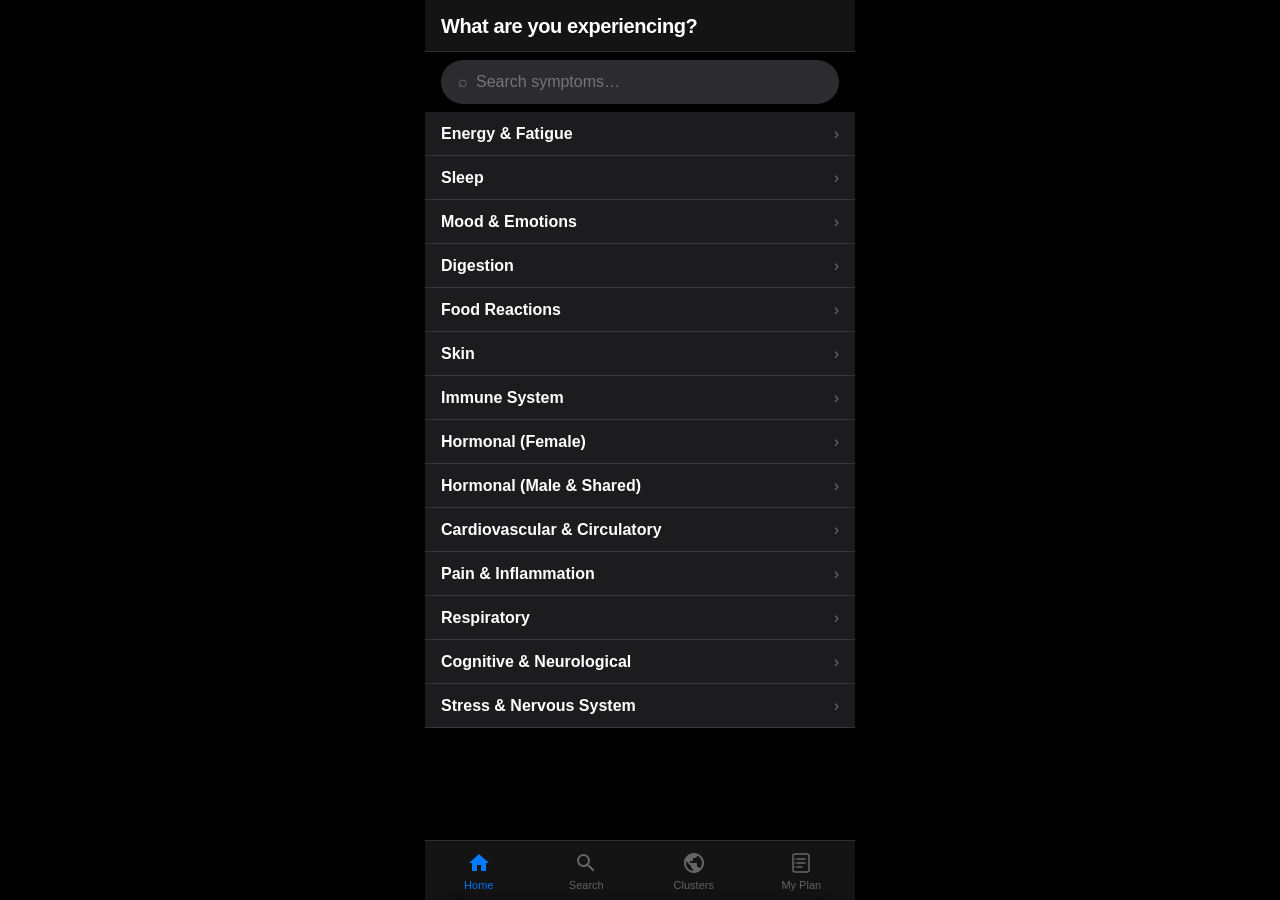
==== commit 030c556e: "a" ====
--- a/fdn-pwa/index.html
+++ b/fdn-pwa/index.html
@@ -775,11 +775,223 @@
     transition-duration: 0.01ms !important;
   }
 }
+
+/* ─── My Plan Feature ─── */
+.practice-card {
+  background: var(--bg-secondary);
+  border-radius: var(--radius-md);
+  margin-bottom: var(--space-2);
+  overflow: hidden;
+}
+.practice-card-header {
+  display: flex;
+  align-items: center;
+  gap: var(--space-2);
+  padding: var(--space-4);
+  min-height: 44px;
+  cursor: pointer;
+  user-select: none;
+}
+.practice-title {
+  flex: 1;
+  font-weight: 600;
+  color: var(--text-primary);
+  font-size: var(--text-md);
+}
+.practice-complete .practice-title { color: var(--text-secondary); }
+.practice-complete .practice-card-header { opacity: 0.6; }
+.frequency-pill {
+  font-size: var(--text-xs);
+  color: var(--text-secondary);
+  background: var(--bg-primary);
+  border-radius: 99px;
+  padding: 2px 8px;
+  white-space: nowrap;
+}
+.practice-checkbox {
+  display: flex;
+  align-items: center;
+  justify-content: center;
+  width: 44px;
+  height: 44px;
+  min-width: 44px;
+  border: none;
+  background: transparent;
+  cursor: pointer;
+  color: var(--text-secondary);
+  border-radius: var(--radius-md);
+  padding: 0;
+}
+.practice-card-body {
+  padding: 0 var(--space-4) var(--space-4);
+  border-top: 1px solid var(--separator);
+}
+.practice-card-body p {
+  color: var(--text-primary);
+  font-size: var(--text-sm);
+  line-height: 1.5;
+  margin-bottom: var(--space-1);
+}
+.practice-what-label,
+.practice-why-label {
+  font-weight: 600;
+  color: var(--text-secondary);
+  font-size: var(--text-xs);
+  text-transform: uppercase;
+  letter-spacing: 0.04em;
+  margin-top: var(--space-2);
+}
+.cluster-dot {
+  width: 8px;
+  height: 8px;
+  border-radius: 50%;
+  flex-shrink: 0;
+}
+.cluster-dot.cluster-A { background: var(--cluster-a); }
+.cluster-dot.cluster-B { background: var(--cluster-b); }
+.cluster-dot.cluster-C { background: var(--cluster-c); }
+.cluster-dot.cluster-D { background: var(--cluster-d); }
+.cluster-dot.cluster-E { background: var(--cluster-e); }
+@keyframes check-pop {
+  0%   { transform: scale(1); opacity: 0; }
+  50%  { transform: scale(1.3); opacity: 1; }
+  100% { transform: scale(1); opacity: 1; }
+}
+.practice-checkbox[aria-pressed="true"] svg {
+  animation: check-pop 200ms ease-out forwards;
+  color: var(--accent);
+}
+.practice-checkbox[aria-pressed="true"] {
+  color: var(--accent);
+}
+.plan-mode-toggle {
+  display: flex;
+  background: var(--bg-secondary);
+  border-radius: var(--radius-md);
+  padding: 2px;
+  margin-bottom: var(--space-2);
+}
+.mode-btn {
+  flex: 1;
+  padding: var(--space-1) var(--space-2);
+  border-radius: calc(var(--radius-md) - 2px);
+  font-size: var(--text-sm);
+  font-weight: 500;
+  color: var(--text-secondary);
+  background: transparent;
+  border: none;
+  cursor: pointer;
+  min-height: 44px;
+}
+.mode-btn.active {
+  background: var(--bg-primary);
+  color: var(--accent);
+  font-weight: 600;
+}
+.mode-explainer {
+  font-size: var(--text-xs);
+  color: var(--text-secondary);
+  margin-bottom: var(--space-4);
+  padding: 0 var(--space-1);
+}
+.dress-section { margin-bottom: var(--space-2); }
+.dress-section-header {
+  font-weight: 600;
+  color: var(--text-primary);
+  font-size: var(--text-md);
+  padding: var(--space-2) 0;
+  cursor: pointer;
+  list-style: none;
+}
+.dress-section-body { padding-top: var(--space-1); }
+.plan-header { margin-bottom: var(--space-4); }
+.plan-header h2 {
+  font-size: var(--text-xl);
+  font-weight: 700;
+  color: var(--text-primary);
+  margin-bottom: var(--space-1);
+}
+.nav-badge {
+  display: none;
+  width: 6px;
+  height: 6px;
+  border-radius: 50%;
+  background: var(--accent);
+  position: absolute;
+  top: 6px;
+  right: 6px;
+}
+.nav-badge.visible { display: block; }
+.alert-referral {
+  background: var(--bg-secondary);
+  border-left: 3px solid var(--cluster-e);
+  border-radius: var(--radius-md);
+  padding: var(--space-4);
+  margin-bottom: var(--space-4);
+  color: var(--text-primary);
+  font-size: var(--text-sm);
+  line-height: 1.5;
+}
+.banner-notice {
+  background: var(--bg-secondary);
+  border-radius: var(--radius-md);
+  padding: var(--space-2) var(--space-4);
+  display: flex;
+  align-items: center;
+  justify-content: space-between;
+  margin-bottom: var(--space-4);
+  font-size: var(--text-sm);
+  color: var(--text-secondary);
+}
+.practice-list { padding-bottom: var(--space-8); }
   </style>
 </head>
 <body>
   <div id="app">
     <div id="screen-container"></div>
+
+    <section id="screen-plan" class="screen" aria-label="My Plan" hidden>
+
+      <div id="plan-referral-notice" class="alert-referral" hidden>
+        <strong>Talk to your doctor first.</strong> One or more of your symptoms may indicate a condition that needs medical evaluation. Please consult a licensed physician before starting any new health practice. The information in this plan is for general wellness support only and is not medical advice.
+      </div>
+
+      <div id="plan-refresh-banner" class="banner-notice" hidden>
+        <span>Your symptoms have changed. Refresh your plan?</span>
+        <button data-action="refresh-plan">Refresh</button>
+      </div>
+
+      <header class="plan-header">
+        <h2>Your Practice Plan</h2>
+        <p id="plan-subtitle" class="text-secondary">Based on 0 symptoms you selected</p>
+      </header>
+
+      <div class="plan-mode-toggle" role="tablist" aria-label="Plan view mode">
+        <button
+          class="mode-btn active"
+          data-mode="focus"
+          role="tab"
+          aria-selected="true"
+          data-action="switch-plan-mode"
+        >Focus Mode</button>
+        <button
+          class="mode-btn"
+          data-mode="full"
+          role="tab"
+          aria-selected="false"
+          data-action="switch-plan-mode"
+        >Full Plan</button>
+      </div>
+
+      <p id="plan-mode-explainer" class="mode-explainer text-secondary">Focus Mode shows the practices with the broadest impact on your symptoms. Start here.</p>
+
+      <div id="plan-practice-list" class="practice-list"></div>
+
+      <div id="plan-empty-state" class="empty-state" hidden>
+        Select symptoms on the Search tab to see your personalized plan.
+      </div>
+
+    </section>
     <nav class="tab-bar" role="tablist" aria-label="Main navigation">
       <button class="tab-item" role="tab" aria-selected="true" data-action="navigate-tab" data-tab="home">
         <svg width="24" height="24" viewBox="0 0 24 24" fill="currentColor" aria-hidden="true"><path d="M10 20v-6h4v6h5v-8h3L12 3 2 12h3v8z"/></svg>
@@ -792,6 +1004,24 @@
       <button class="tab-item" role="tab" aria-selected="false" data-action="navigate-tab" data-tab="clusters">
         <svg width="24" height="24" viewBox="0 0 24 24" fill="currentColor" aria-hidden="true"><path d="M12 2C6.48 2 2 6.48 2 12s4.48 10 10 10 10-4.48 10-10S17.52 2 12 2zm-1 17.93c-3.95-.49-7-3.85-7-7.93 0-.62.08-1.21.21-1.79L9 15v1c0 1.1.9 2 2 2v1.93zm6.9-2.54c-.26-.81-1-1.39-1.9-1.39h-1v-3c0-.55-.45-1-1-1H8v-2h2c.55 0 1-.45 1-1V7h2c1.1 0 2-.9 2-2v-.41c2.93 1.19 5 4.06 5 7.41 0 2.08-.8 3.97-2.1 5.39z"/></svg>
         <span>Clusters</span>
+      </button>
+      <button
+        class="tab-item"
+        role="tab"
+        aria-selected="false"
+        data-tab="plan"
+        data-action="navigate-tab"
+        aria-label="My Plan"
+      >
+        <svg width="24" height="24" viewBox="0 0 24 24" fill="none" aria-hidden="true">
+          <rect x="4" y="3" width="16" height="18" rx="2" stroke="currentColor" stroke-width="1.5"/>
+          <path d="M8 8h8M8 12h8M8 16h5" stroke="currentColor" stroke-width="1.5" stroke-linecap="round"/>
+          <circle cx="6" cy="8" r="0.75" fill="currentColor"/>
+          <circle cx="6" cy="12" r="0.75" fill="currentColor"/>
+          <circle cx="6" cy="16" r="0.75" fill="currentColor"/>
+        </svg>
+        <span class="nav-label">My Plan</span>
+        <span class="nav-badge" id="plan-badge" aria-hidden="true"></span>
       </button>
     </nav>
     <div id="bottom-sheet-overlay" class="bottom-sheet-overlay" data-action="close-sheet" aria-hidden="true"></div>
@@ -1824,7 +2054,174 @@
       priorityNote: 'MEDICAL REFERRAL REQUIRED. Elevated Calprotectin/Lactoferrin or Occult Blood >10 µg/g — refer to physician before any FDN interventions.',
       variables: ['calprotectin', 'occult-blood']
     },
-  }
+  },
+  dressPractices: [
+    {
+      id: 'protein-fat-fiber-every-meal',
+      dresComponent: 'diet',
+      title: 'Include protein, fat, and fiber at every meal',
+      action: 'At each meal, make sure your plate includes a source of protein (such as meat, fish, or eggs), a healthy fat (such as olive oil, butter, or avocado), and fiber-rich vegetables or whole foods. Do not skip meals — skipping meals disrupts blood sugar levels, slows your metabolic rate, and sets you up for cravings. After eating, check in with your body about 90 minutes later: Are you satisfied and free from cravings? Do you have steady energy — not a slump and not nervous energy? Do you feel a general sense of wellbeing? If not, adjust the balance of protein, fat, and carbohydrates at your next meal.',
+      why: 'This helps your body keep blood sugar steady between meals, so you avoid the energy crashes, cravings, and irritability that come from blood sugar swings.',
+      frequency: 'daily',
+      clusters: ['A', 'C', 'D', 'E'],
+      priority: 9,
+      module: '09'
+    },
+    {
+      id: 'eliminate-refined-carbs-90-day',
+      dresComponent: 'diet',
+      title: 'Cut out refined carbohydrates for 90 days',
+      action: 'Remove refined carbohydrates — such as cookies, white bread, crackers, pastries, and other processed grain-based foods — from your diet for 90 days. These foods are low in fiber and raise blood sugar too quickly. If you eat grains, choose whole grains that still contain the germ and husk. Limit fruit to berries and other low-sugar options during this reset period. Avoid sugar and alcohol for the full 90 days. After 90 days, some lower-sugar options may be reintroduced based on how your body responds.',
+      why: 'This helps your body reset its ability to manage blood sugar steadily, since refined carbohydrates strip away the natural nutrients your body needs to process carbohydrates properly.',
+      frequency: 'daily',
+      clusters: ['A', 'C', 'D', 'E'],
+      priority: 8,
+      module: '09'
+    },
+    {
+      id: 'track-satiety-energy-after-meals',
+      dresComponent: 'diet',
+      title: 'Track how you feel after every meal',
+      action: 'After each meal, check in with your body about 90 minutes later and note three things: (1) Are you satisfied and free from cravings until your next meal? (2) Do you have steady, lasting energy — not a slump and not nervous energy? (3) Do you feel a general sense of wellbeing — uplifted and not irritated? If any of these are missing, adjust the amounts of protein, fat, or carbohydrates at your next meal. Consider keeping a simple log to track your responses over time.',
+      why: 'This helps your body find the right food balance for your unique metabolism, so each meal builds energy and wellbeing instead of leaving you craving more.',
+      frequency: 'daily',
+      clusters: ['A', 'C', 'D'],
+      priority: 5,
+      module: '09'
+    },
+    {
+      id: 'sleep-window-10pm-6am',
+      dresComponent: 'rest',
+      title: 'Go to bed at 10 PM and wake at 6 AM every day',
+      action: 'Set a consistent sleep schedule: go to bed at 10 PM and get up at 6 AM every day, including weekends and holidays. Each hour of sleep before midnight is worth 2 hours of sleep after midnight for rebuilding and detoxifying the body and resting the adrenal glands (your stress-response glands, located above your kidneys). Your adrenal glands do most of their recharging between 10 PM and 2 AM, so being asleep during this window is especially important.',
+      why: 'This helps your body restore its stress-response system and rebuild energy at the cellular level, since the most restorative hours of sleep happen before midnight.',
+      frequency: 'daily',
+      clusters: ['A', 'B', 'C', 'D', 'E'],
+      priority: 10,
+      module: '10'
+    },
+    {
+      id: 'sleep-environment-dark-cool-quiet',
+      dresComponent: 'rest',
+      title: 'Make your bedroom dark, cool, and quiet',
+      action: 'Set up your bedroom as a sleep sanctuary: hang blackout curtains to make the room pitch dark, or use a sleep mask. Keep the room slightly cool — no warmer than 70°F (21°C). Keep the room as quiet as possible; use earplugs if needed. Do not have a television in the bedroom. Turn off or remove devices that emit light or wireless signals, such as cell phones and cordless phones. If a nightlight is absolutely necessary, use only a very dim red or orange light.',
+      why: 'This helps your body produce melatonin (your natural sleep hormone) and reach the deep, restorative sleep stages where your cells repair and your brain resets.',
+      frequency: 'daily',
+      clusters: ['A', 'B', 'C', 'D', 'E'],
+      priority: 8,
+      module: '10'
+    },
+    {
+      id: 'no-screens-2-hours-before-bed',
+      dresComponent: 'rest',
+      title: 'Stop using screens 2 hours before bed',
+      action: 'Stop using computers, tablets, phones, and other electronic screens at least 2 hours before your bedtime. Dim the lights in your home in the hour or two before bed. If you must use a device close to bedtime, wear amber- or orange-tinted glasses that block the type of light that disrupts your body\'s sleep signal. Wind down instead with non-stimulating reading, relaxation techniques, meditation, or breathing exercises.',
+      why: 'This helps your body start producing its natural sleep hormone on schedule, so you fall asleep more easily and get deeper, more restorative sleep.',
+      frequency: 'daily',
+      clusters: ['A', 'B', 'C', 'D', 'E'],
+      priority: 7,
+      module: '10'
+    },
+    {
+      id: 'pre-sleep-protein-snack',
+      dresComponent: 'rest',
+      title: 'Eat a small protein snack before bed',
+      action: 'Before bed, eat a small snack that combines protein (such as a few bites of turkey, chicken, nut butter, or a hard-boiled egg), a low-glycemic carbohydrate (such as a small amount of berries or a rice cake), and a small amount of healthy fat. Keep the snack small — just enough to prevent your blood sugar from dropping during the night. A drop in blood sugar is a common cause of waking up between 2 and 3 AM.',
+      why: 'This helps your body maintain stable blood sugar through the night, so you stay asleep and get the full restorative benefit of each sleep cycle.',
+      frequency: 'daily',
+      clusters: ['B', 'E'],
+      priority: 5,
+      module: '10'
+    },
+    {
+      id: 'mobility-active-recovery-first',
+      dresComponent: 'exercise',
+      title: 'Begin with gentle movement and stretching',
+      action: 'Before adding any intense exercise, start with mobility work and active recovery. Mobility work means exercises specifically aimed at improving your range of motion and joint health — this includes traditional stretching, yoga, Pilates, tai chi, and foam rolling. Active recovery means any lower-intensity activity that promotes blood flow and muscle activation while avoiding excess strain — such as walking, light yoga, or short, easy workouts. Aim for 20–30 minutes of this kind of movement most days. Focus on taking each joint through its comfortable full range of motion. Stay at this level until you have no persistent soreness, your energy is consistent, and you are sleeping well.',
+      why: 'This helps your body build its capacity for exercise safely, because adding intense movement too soon to a depleted or stressed system often makes symptoms worse rather than better.',
+      frequency: 'daily',
+      clusters: ['A', 'B', 'C', 'D', 'E'],
+      priority: 7,
+      module: '11'
+    },
+    {
+      id: 'resistance-training-as-recovery-improves',
+      dresComponent: 'exercise',
+      title: 'Add strength training when your recovery is consistent',
+      action: 'Once you have been doing mobility work consistently for several weeks and your recovery signs are positive — meaning no persistent soreness, steady energy, and good sleep — add resistance training 2 to 3 times per week for 30 to 40 minutes per session. Resistance training means moving your body against weight or resistance, including bodyweight exercises (push-ups, squats, lunges) or lifting weights. Prioritize movements that work multiple muscle groups at once: squats, deadlifts, push-ups, rows, and lunges. Start with a weight that is manageable and allows good form. Aim for 3 to 4 sets of 8 to 10 repetitions per exercise. Start small and work your way up consistently — it is better to exercise twice a week every week than five times a week for a month and then stop.',
+      why: 'This helps your body build lean muscle and improve how it manages blood sugar, which supports steady energy levels and long-term health as your recovery strengthens.',
+      frequency: 'weekly',
+      clusters: ['A', 'B', 'C', 'D', 'E'],
+      priority: 6,
+      module: '11'
+    },
+    {
+      id: 'hiit-after-recovery-baseline',
+      dresComponent: 'exercise',
+      title: 'Add high-intensity intervals only after recovery is stable',
+      action: 'High-intensity interval training (HIIT) — short bursts of maximum effort followed by brief rest — should only be added after you have been consistently doing mobility work and resistance training for several weeks with no signs of poor recovery (such as persistent soreness, poor sleep, low energy, or increased irritability). A beginner HIIT session example: sprint at full effort for 30 seconds, then rest for 15 seconds, and repeat for 10 rounds (about 7 minutes total). This can be done on a treadmill, elliptical, or with bodyweight movements such as jumping jacks, squat jumps, or burpees. Keep HIIT sessions short — 15 to 20 minutes — and limit them to 1 to 2 times per week. HIIT can be done after resistance training or as a standalone session on a separate day.',
+      why: 'This helps your body burn fat more efficiently and strengthen your heart and lungs, but only once your system has enough reserve to recover from the added intensity — pushing this too early can increase symptoms and slow healing.',
+      frequency: 'weekly',
+      clusters: ['A', 'B', 'C', 'D', 'E'],
+      priority: 5,
+      module: '11'
+    },
+    {
+      id: 'daily-water-half-oz-per-pound',
+      dresComponent: 'stress',
+      title: 'Drink half an ounce of water per pound of body weight each day',
+      action: 'Calculate your daily water target: take your body weight in pounds and multiply by 0.5 — that number in ounces is your daily goal. For example, if you weigh 150 pounds, aim for 75 ounces of water per day (about 9 cups). Drink filtered water throughout the day rather than all at once. Start each morning with a full glass of water before eating or drinking anything else. Carry a water bottle to track your intake. Avoid replacing water with juice, soda, or other sweetened drinks. Water supports your kidneys in flushing waste products and keeps your colon moving so that toxins do not accumulate and get reabsorbed.',
+      why: 'This helps your body flush waste products through the kidneys and keeps your digestive system moving so that processed toxins are removed rather than reabsorbed.',
+      frequency: 'daily',
+      clusters: ['A', 'B', 'C', 'D', 'E'],
+      priority: 8,
+      module: '12'
+    },
+    {
+      id: 'bowel-regularity-one-per-day',
+      dresComponent: 'stress',
+      title: 'Have at least one bowel movement every day',
+      action: 'Aim to have at least one complete bowel movement every day. Anyone who is not doing so regularly is considered constipated, even if it does not feel severe. To support daily bowel movements: meet your daily water target (half an ounce of filtered water per pound of body weight), eat plenty of vegetables and high-fiber foods including insoluble fiber (fiber that does not dissolve in water — found in vegetables, whole grains, and legumes), which adds bulk to waste and moves it through, and soluble fiber (fiber that dissolves in water and forms a gel — found in oats, beans, and flaxseed), which binds to toxins and helps carry them out. Stay active with daily movement. If you are consistently not having a daily bowel movement, flag this as a priority area to work on.',
+      why: 'This helps your body remove processed waste and toxins before they can be reabsorbed into your bloodstream, reducing the overall stress your organs have to manage.',
+      frequency: 'daily',
+      clusters: ['A', 'B', 'C', 'D', 'E'],
+      priority: 7,
+      module: '12'
+    },
+    {
+      id: 'reduce-environmental-toxins',
+      dresComponent: 'stress',
+      title: 'Reduce everyday toxin exposure at home',
+      action: 'Make three foundational changes to reduce the toxins you absorb daily: (1) Choose organic produce to avoid pesticide and herbicide residues — at minimum, prioritize buying organic for produce you eat most often or with the heaviest pesticide loads. If you eat non-organic meat, choose lean cuts, because toxins concentrate in the fat. (2) Drink filtered water rather than unfiltered tap water. Use a water filter at home, and choose filtered or bottled water when eating out. (3) Replace nonstick cookware (pots and pans with a slick coating, such as Teflon) with cast iron or stainless steel. These coatings release chemicals into food when heated or scratched. These three steps reduce the ongoing chemical load your body has to process every day.',
+      why: 'This helps your body lower the total amount of chemical stress it processes daily so it can direct more energy toward repair and recovery.',
+      frequency: 'daily',
+      clusters: ['A', 'B', 'C', 'D', 'E'],
+      priority: 7,
+      module: '12'
+    },
+    {
+      id: 'deliberate-daily-laughter',
+      dresComponent: 'stress',
+      title: 'Make time for genuine laughter every day',
+      action: 'Build at least 10 to 15 minutes of genuine laughter into your day as a deliberate stress reduction practice. Watch a comedy show, film, or short videos that make you laugh out loud. Seek out the company of people who make you laugh. By the time a child reaches nursery school, he or she laughs about 300 times a day — adults average only 17 times a day. You can actively raise that number by choosing to seek out humor. Research showed that 10 minutes of genuine belly laughter can produce an effect similar to a pain reliever, and that watching comedy lowers stress hormones, reduces blood pressure, and increases immune cells.',
+      why: 'This helps your body lower its stress hormones and support its immune system, because laughter triggers the release of natural pain-relieving and mood-lifting chemicals in the brain.',
+      frequency: 'daily',
+      clusters: ['A', 'B', 'C', 'D', 'E'],
+      priority: 7,
+      module: '12'
+    },
+    {
+      id: 'mineral-supplement-before-sleep',
+      dresComponent: 'supplement',
+      title: 'Take a foundational mineral supplement before bed',
+      action: 'Take a multi-mineral supplement before bed each night as part of your foundational health support. Minerals support the body\'s ability to relax and prepare for sleep. Follow the guidance in your personalized FDN (Functional Diagnostic Nutrition — a health coaching method that uses lab testing to identify hidden stressors) protocol for the specific mineral support that is right for you — no specific dosages or brands are prescribed at this level of the program.',
+      why: 'This helps your body wind down and relax before sleep by supporting the mineral balance your nervous system needs to shift into rest and recovery mode.',
+      frequency: 'daily',
+      clusters: ['B', 'E'],
+      priority: 4,
+      module: '10'
+    }
+  ]
 };
 // ─── Service Worker Registration ──────────────────────────────────────────
 if ('serviceWorker' in navigator) {
@@ -1841,6 +2238,7 @@
     stack: [],              // [{type, id, scrollY}] for back navigation within sheet
   },
   searchQuery: '',
+  selectedSymptomIds: [],
   expandedCategories: new Set(),
   scrollPositions: new Map(), // key → scrollY for position restoration
 };
@@ -1898,6 +2296,93 @@
 
 function clearEl(element) {
   while (element.firstChild) element.removeChild(element.firstChild);
+}
+
+// ─── Plan Utility Functions ───────────────────────────────────────────────
+function getActiveClusters(selectedSymptomIds) {
+  const clusters = [];
+  selectedSymptomIds.forEach(id => {
+    const symptom = DATA.symptoms[id];
+    if (symptom && symptom.clusters) {
+      symptom.clusters.forEach(c => {
+        if (!clusters.includes(c)) clusters.push(c);
+      });
+    }
+  });
+  return clusters;
+}
+
+function getPracticesForClusters(clusters, selectedSymptomIds) {
+  const seen = new Set();
+  const results = [];
+  DATA.dressPractices.forEach(practice => {
+    if (practice.clusters.some(c => clusters.includes(c)) && !seen.has(practice.id)) {
+      seen.add(practice.id);
+      const triggerCount = selectedSymptomIds.filter(id => {
+        const symptom = DATA.symptoms[id];
+        return symptom && symptom.clusters && symptom.clusters.some(c => practice.clusters.includes(c));
+      }).length;
+      results.push(Object.assign({}, practice, { score: triggerCount * practice.priority }));
+    }
+  });
+  return results.sort((a, b) => b.score - a.score);
+}
+
+function getTopPractices(practices, n) {
+  return practices.slice(0, n || 7);
+}
+
+function groupByDressComponent(practices) {
+  const order = ['diet', 'rest', 'exercise', 'stress', 'supplement'];
+  const map = new Map();
+  order.forEach(key => map.set(key, []));
+  practices.forEach(p => {
+    if (map.has(p.dresComponent)) map.get(p.dresComponent).push(p);
+  });
+  return map;
+}
+
+function computeSymptomHash(selectedSymptomIds) {
+  return [...selectedSymptomIds].sort().join(',');
+}
+
+function getPlanState() {
+  try {
+    const raw = localStorage.getItem('fdn-plan-state');
+    return raw ? JSON.parse(raw) : { completedIds: [], viewMode: 'focus', lastSymptomHash: '' };
+  } catch (e) {
+    return { completedIds: [], viewMode: 'focus', lastSymptomHash: '' };
+  }
+}
+
+function setPlanState(state) {
+  localStorage.setItem('fdn-plan-state', JSON.stringify(state));
+}
+
+function togglePracticeComplete(practiceId) {
+  const state = getPlanState();
+  const idx = state.completedIds.indexOf(practiceId);
+  if (idx === -1) {
+    state.completedIds.push(practiceId);
+  } else {
+    state.completedIds.splice(idx, 1);
+  }
+  setPlanState(state);
+  const card = document.querySelector('.practice-card[data-practice-id="' + practiceId + '"]');
+  if (card) {
+    const isComplete = state.completedIds.includes(practiceId);
+    card.classList.toggle('practice-complete', isComplete);
+    const checkbox = card.querySelector('.practice-checkbox');
+    if (checkbox) checkbox.setAttribute('aria-pressed', String(isComplete));
+  }
+}
+
+function updatePlanBadge() {
+  const selectedSymptomIds = state.selectedSymptomIds;
+  const badge = document.getElementById('plan-badge');
+  if (badge) {
+    badge.classList.toggle('visible', selectedSymptomIds.length > 0);
+  }
 }
 
 // ─── Sheet Management ─────────────────────────────────────────────────────
@@ -2544,6 +3029,98 @@
 
   container.appendChild(list);
 }
+function renderPlanScreen() {
+  const selectedSymptomIds = state.selectedSymptomIds;
+  const planState = getPlanState();
+
+  const emptyState = document.getElementById('plan-empty-state');
+  const practiceList = document.getElementById('plan-practice-list');
+  const referralNotice = document.getElementById('plan-referral-notice');
+  const refreshBanner = document.getElementById('plan-refresh-banner');
+  const subtitle = document.getElementById('plan-subtitle');
+  const modeExplainer = document.getElementById('plan-mode-explainer');
+
+  if (!selectedSymptomIds || selectedSymptomIds.length === 0) {
+    if (emptyState) emptyState.hidden = false;
+    if (practiceList) practiceList.innerHTML = '';
+    if (referralNotice) referralNotice.hidden = true;
+    if (refreshBanner) refreshBanner.hidden = true;
+    return;
+  }
+
+  if (emptyState) emptyState.hidden = true;
+
+  const activeClusters = getActiveClusters(selectedSymptomIds);
+  const practices = getPracticesForClusters(activeClusters, selectedSymptomIds);
+
+  if (referralNotice) {
+    referralNotice.hidden = !activeClusters.includes('E');
+  }
+
+  const currentHash = computeSymptomHash(selectedSymptomIds);
+  if (refreshBanner) {
+    refreshBanner.hidden = (currentHash === planState.lastSymptomHash);
+  }
+
+  if (subtitle) {
+    subtitle.textContent = 'Based on ' + selectedSymptomIds.length + ' symptoms you selected';
+  }
+
+  const explainers = {
+    focus: 'Focus Mode shows the practices with the broadest impact on your symptoms. Start here.',
+    full: 'Full Plan shows every practice recommended for your symptoms, grouped by focus area.'
+  };
+  if (modeExplainer) {
+    modeExplainer.textContent = explainers[planState.viewMode] || explainers.focus;
+  }
+
+  if (practiceList) {
+    if (planState.viewMode === 'focus') {
+      const top = getTopPractices(practices, 7);
+      practiceList.innerHTML = top.map(p => renderPracticeCard(p, planState.completedIds)).join('');
+    } else {
+      const groups = groupByDressComponent(practices);
+      const displayNames = { diet: 'Diet', rest: 'Rest', exercise: 'Exercise', stress: 'Stress Reduction', supplement: 'Supplementation' };
+      let html = '';
+      groups.forEach((items, key) => {
+        if (items.length === 0) return;
+        html += '<details class="dress-section" open>';
+        html += '<summary class="dress-section-header">' + displayNames[key] + ' \u2014 ' + items.length + ' practice' + (items.length !== 1 ? 's' : '') + '</summary>';
+        html += '<div class="dress-section-body">';
+        html += items.map(p => renderPracticeCard(p, planState.completedIds)).join('');
+        html += '</div></details>';
+      });
+      practiceList.innerHTML = html;
+    }
+  }
+
+  document.querySelectorAll('.mode-btn').forEach(btn => {
+    const isActive = btn.dataset.mode === planState.viewMode;
+    btn.classList.toggle('active', isActive);
+    btn.setAttribute('aria-selected', String(isActive));
+  });
+  updatePlanBadge();
+}
+
+function renderPracticeCard(practice, completedIds) {
+  const isComplete = completedIds.includes(practice.id);
+  const freqLabel = { daily: 'Daily', weekly: 'Weekly', 'as-needed': 'As needed' }[practice.frequency] || practice.frequency;
+  const clusterClass = 'cluster-' + practice.clusters[0];
+  return '<div class="practice-card' + (isComplete ? ' practice-complete' : '') + '" data-practice-id="' + practice.id + '" data-expanded="false">' +
+    '<div class="practice-card-header" data-action="toggle-practice-expand">' +
+    '<span class="cluster-dot ' + clusterClass + '" aria-hidden="true"></span>' +
+    '<span class="practice-title">' + practice.title + '</span>' +
+    '<span class="frequency-pill frequency-' + practice.frequency + '">' + freqLabel + '</span>' +
+    '<button class="practice-checkbox" data-action="toggle-practice-complete" data-practice-id="' + practice.id + '" aria-label="Mark ' + practice.title + ' as complete" aria-pressed="' + isComplete + '">' +
+    '<svg width="16" height="16" viewBox="0 0 16 16" fill="none" aria-hidden="true"><path d="M3 8l3.5 3.5L13 4.5" stroke="currentColor" stroke-width="2" stroke-linecap="round" stroke-linejoin="round"/></svg>' +
+    '</button></div>' +
+    '<div class="practice-card-body" hidden>' +
+    '<p class="practice-what-label">What to do</p>' +
+    '<p class="practice-action">' + practice.action + '</p>' +
+    '<p class="practice-why-label">Why this helps</p>' +
+    '<p class="practice-why">' + practice.why + '</p>' +
+    '</div></div>';
+}
 // ─── Event Delegation ─────────────────────────────────────────────────────
 document.addEventListener('click', function handleClick(e) {
   // Walk up the DOM tree to find the element with data-action
@@ -2555,6 +3132,18 @@
       switch (action) {
         case 'navigate-tab':
           navigateTab(target.dataset.tab);
+          if (target.dataset.tab === 'plan') {
+            const planSection = document.getElementById('screen-plan');
+            const screenCont = document.getElementById('screen-container');
+            if (planSection) planSection.hidden = false;
+            if (screenCont) screenCont.hidden = true;
+            renderPlanScreen();
+          } else {
+            const planSection = document.getElementById('screen-plan');
+            const screenCont = document.getElementById('screen-container');
+            if (planSection) planSection.hidden = true;
+            if (screenCont) screenCont.hidden = false;
+          }
           return;
         case 'open-symptom':
           if (!id) return;
@@ -2577,6 +3166,48 @@
         case 'close-sheet':
           closeSheet();
           return;
+        case 'toggle-practice-expand': {
+          const card = e.target.closest('.practice-card');
+          if (card) {
+            const body = card.querySelector('.practice-card-body');
+            const isExpanded = card.dataset.expanded === 'true';
+            card.dataset.expanded = String(!isExpanded);
+            if (body) body.hidden = isExpanded;
+          }
+          return;
+        }
+        case 'toggle-practice-complete': {
+          e.stopPropagation();
+          const btn = e.target.closest('[data-practice-id]');
+          if (btn && btn.dataset.practiceId) {
+            togglePracticeComplete(btn.dataset.practiceId);
+          }
+          return;
+        }
+        case 'refresh-plan': {
+          const planState = getPlanState();
+          const selectedSymptomIds = state.selectedSymptomIds;
+          const activeClusters = getActiveClusters(selectedSymptomIds);
+          const practices = getPracticesForClusters(activeClusters, selectedSymptomIds);
+          const validIds = practices.map(p => p.id);
+          planState.completedIds = planState.completedIds.filter(id => validIds.includes(id));
+          planState.lastSymptomHash = computeSymptomHash(selectedSymptomIds);
+          setPlanState(planState);
+          renderPlanScreen();
+          const banner = document.getElementById('plan-refresh-banner');
+          if (banner) banner.hidden = true;
+          return;
+        }
+        case 'switch-plan-mode': {
+          const btn = e.target.closest('[data-mode]');
+          if (btn && btn.dataset.mode) {
+            const planState = getPlanState();
+            planState.viewMode = btn.dataset.mode;
+            setPlanState(planState);
+            renderPlanScreen();
+          }
+          return;
+        }
         default:
           break;
       }
